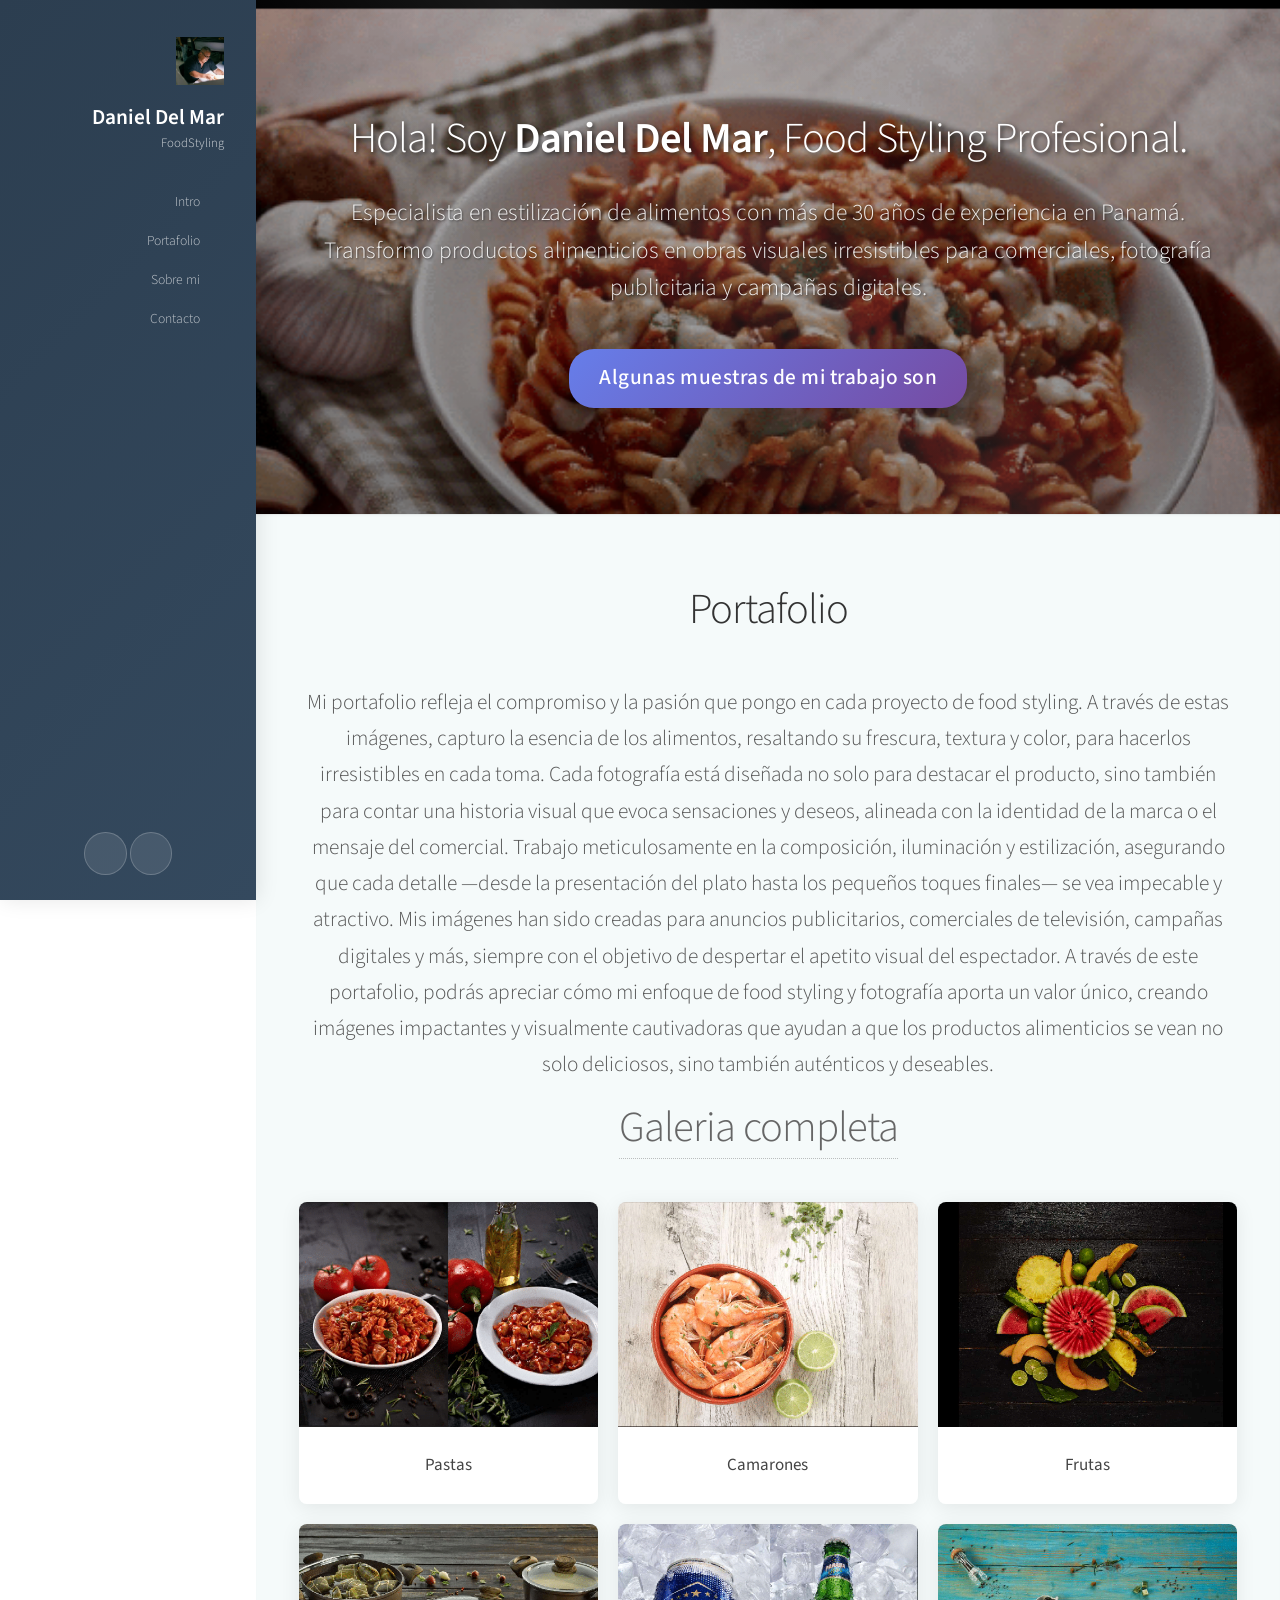
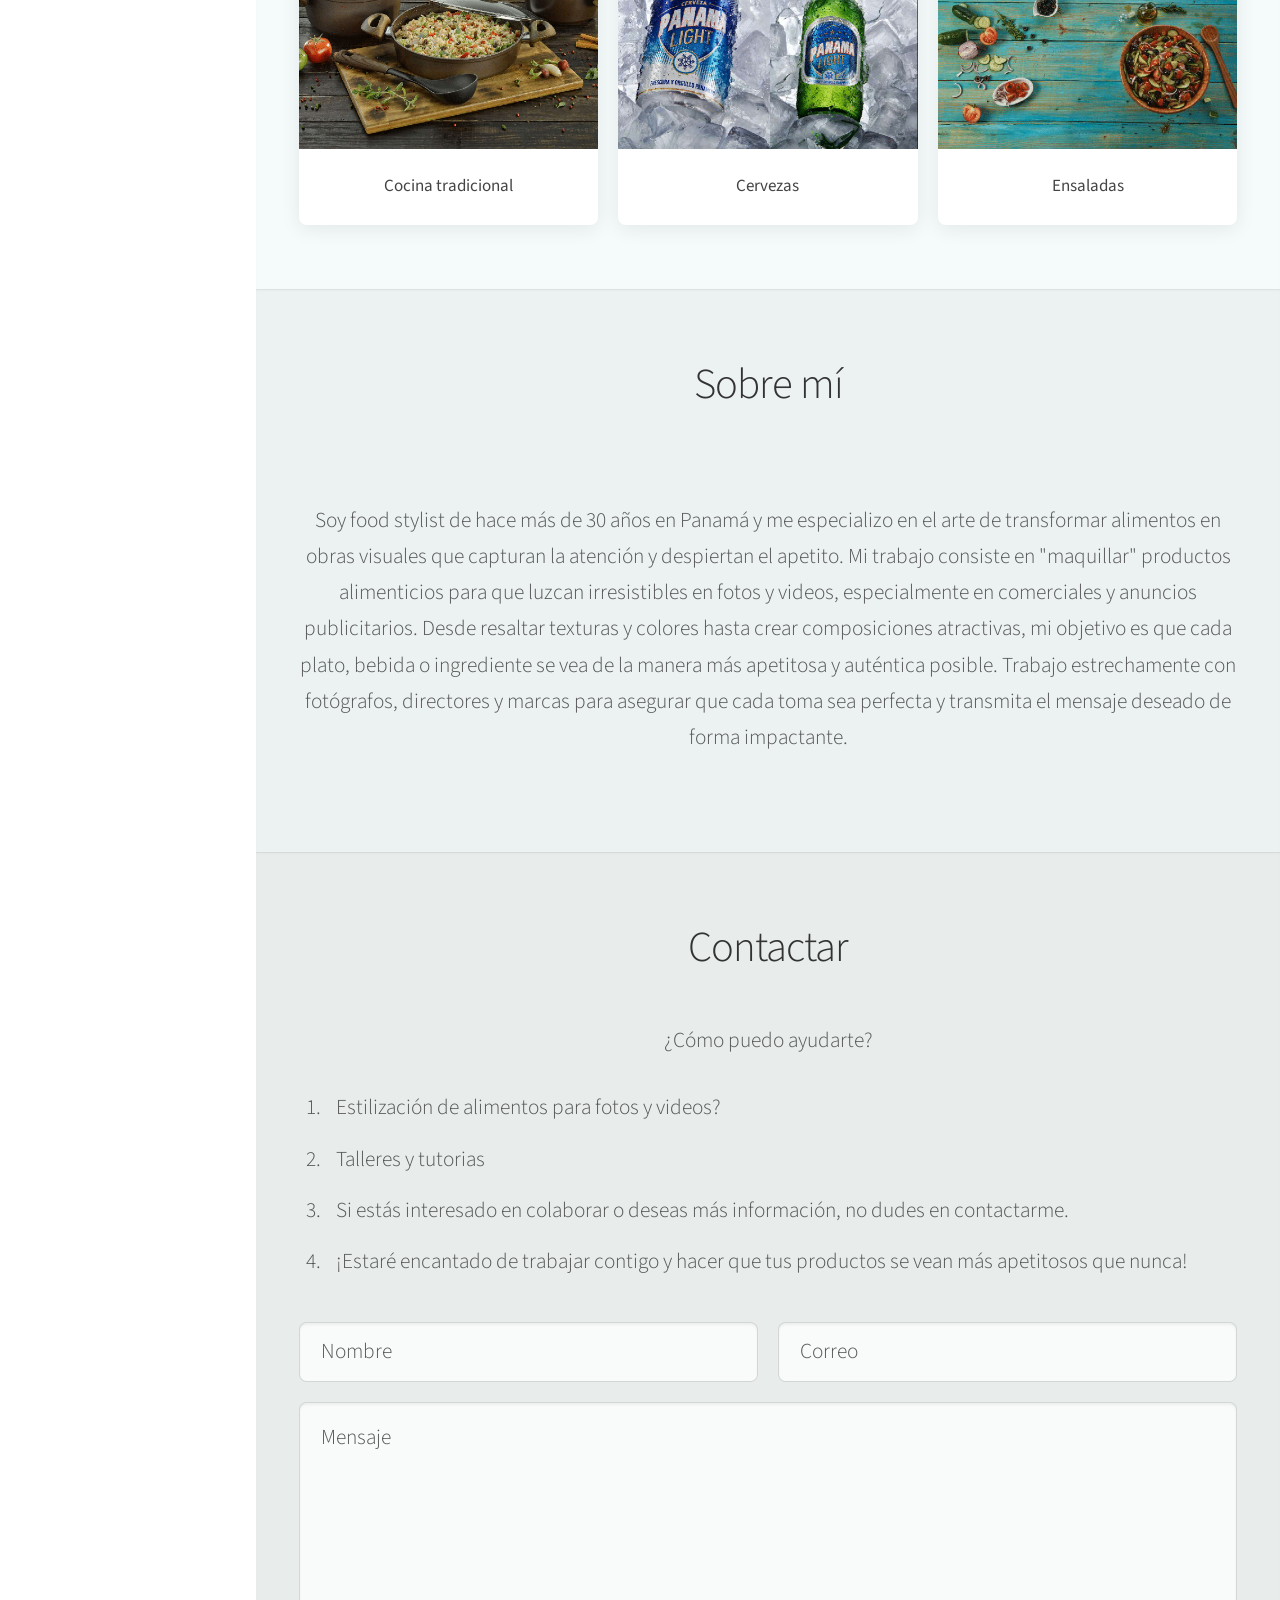
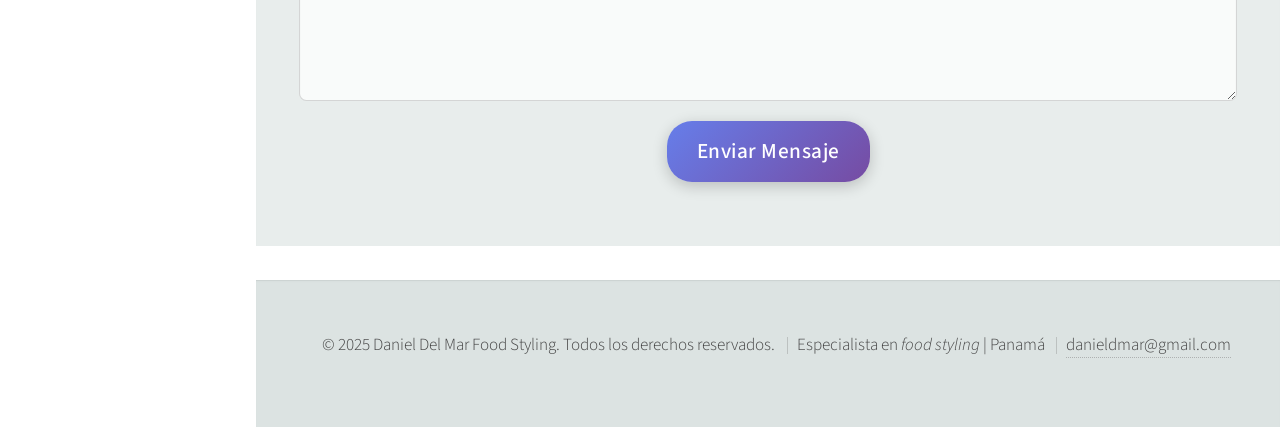
==== index.html @ dac8e97a "feat: initial commit" ====
<!DOCTYPE HTML>
<html>
	<head>
		<title>Daniel Del Mar - Food Styling Profesional en Panamá | 30+ Años de Experiencia</title>
		<meta charset="utf-8" />
		<meta name="viewport" content="width=device-width, initial-scale=1, user-scalable=no" />
		<meta name="description" content="Daniel Del Mar, food stylist profesional con más de 30 años de experiencia en Panamá. Especialista en estilización de alimentos, fotografía culinaria y publicidad gastronómica para comerciales de TV y campañas digitales.">
		<meta name="keywords" content="food styling Panamá, fotografía culinaria, estilista de alimentos, publicidad gastronómica, comerciales TV, Daniel Del Mar, maquillaje alimentos, sesiones fotográficas culinarias">
		<meta name="author" content="Daniel Del Mar">
		<meta name="robots" content="index, follow">
		<meta name="language" content="Spanish">
		<meta name="geo.region" content="PA">
		<meta name="geo.placename" content="Panamá">
		<link rel="canonical" href="https://www.danieldmar.com/">

		<!-- Additional SEO Meta Tags -->
		<meta name="rating" content="general">
		<meta name="revisit-after" content="7 days">
		<meta name="distribution" content="global">
		<meta name="classification" content="Business">
		<link rel="sitemap" type="application/xml" href="/sitemap.xml">

		<!-- Preload critical resources -->
		<link rel="preload" href="assets/css/main.css" as="style">
		<link rel="preload" href="assets/images/banner.png" as="image">
		<link rel="dns-prefetch" href="//fonts.googleapis.com">

		<link rel="stylesheet" href="assets/css/main.css" />

		<!-- Open Graph Meta Tags -->
		<meta property="og:title" content="Daniel Del Mar - Food Styling Profesional en Panamá">
		<meta property="og:description" content="Especialista en food styling con más de 30 años de experiencia. Servicios profesionales de estilización de alimentos para comerciales, fotografía culinaria y publicidad gastronómica.">
		<meta property="og:image" content="https://www.danieldmar.com/assets/images/banner.png">
		<meta property="og:url" content="https://www.danieldmar.com/">
		<meta property="og:type" content="website">
		<meta property="og:site_name" content="Daniel Del Mar Food Styling">
		<meta property="og:locale" content="es_PA">

		<!-- Twitter Card Meta Tags -->
		<meta name="twitter:card" content="summary_large_image">
		<meta name="twitter:title" content="Daniel Del Mar - Food Styling Profesional">
		<meta name="twitter:description" content="Especialista en food styling con más de 30 años de experiencia en Panamá. Servicios profesionales para comerciales y fotografía culinaria.">
		<meta name="twitter:image" content="https://www.danieldmar.com/assets/images/banner.png">
		<meta name="twitter:creator" content="@danieldmar">

		<!-- Structured Data -->
		<script type="application/ld+json">
		{
			"@context": "https://schema.org",
			"@type": "LocalBusiness",
			"name": "Daniel Del Mar Food Styling",
			"description": "Especialista en food styling con más de 30 años de experiencia en Panamá",
			"url": "https://www.danieldmar.com",
			"telephone": "+507-XXXX-XXXX",
			"email": "danieldmar@gmail.com",
			"address": {
				"@type": "PostalAddress",
				"addressCountry": "PA",
				"addressRegion": "Panamá"
			},
			"founder": {
				"@type": "Person",
				"name": "Daniel Del Mar",
				"jobTitle": "Food Stylist",
				"worksFor": {
					"@type": "Organization",
					"name": "Daniel Del Mar Food Styling"
				}
			},
			"serviceType": "Food Styling",
			"areaServed": "Panamá",
			"hasOfferCatalog": {
				"@type": "OfferCatalog",
				"name": "Servicios de Food Styling",
				"itemListElement": [
					{
						"@type": "Offer",
						"itemOffered": {
							"@type": "Service",
							"name": "Estilización de alimentos para fotos y videos",
							"description": "Servicios profesionales de food styling para sesiones fotográficas y comerciales"
						}
					},
					{
						"@type": "Offer",
						"itemOffered": {
							"@type": "Service",
							"name": "Talleres y tutorías",
							"description": "Capacitación en técnicas de food styling y fotografía culinaria"
						}
					}
				]
			},
			"sameAs": [
				"https://www.instagram.com/danieldmar/"
			]
		}
		</script>
	</head>
	<body class="is-preload">

		<!-- Header -->
			<div id="header">

				<div class="top">

					<!-- Logo -->
						<div id="logo">
							<span class="image avatar48"><img src="assets/images/avatar.png" alt="" /></span>
							<h1 id="title">Daniel Del Mar</h1>
							<p>FoodStyling</p>
						</div>

					<!-- Nav -->
						<nav id="nav">
							<ul>
								<li><a href="#top" id="top-link"><span class="icon solid fa-home">Intro</span></a></li>
								<li><a href="#portfolio" id="portfolio-link"><span class="icon solid fa-th">Portafolio</span></a></li>
								<li><a href="#about" id="about-link"><span class="icon solid fa-user">Sobre mi</span></a></li>
								<li><a href="#contact" id="contact-link"><span class="icon solid fa-envelope">Contacto</span></a></li>
							</ul>
						</nav>

				</div>

				<div class="bottom">

					<!-- Social Icons -->
						<ul class="icons">
							<li><a href="https://www.instagram.com/danieldmar/" class="icon brands fa-instagram"><span class="label">Instagram</span></a></li>
							<li><a href="danieldmar@gmail.com" class="icon solid fa-envelope color"><span class="label">Email</span></a></li>
						</ul>

				</div>

			</div>

		<!-- Main -->
			<div id="main">

				<!-- Intro -->
					<section id="top" class="one dark cover" role="banner">
						<div class="container">

							<header>
								<h2 class="alt">Hola! Soy <strong>Daniel Del Mar</strong>, Food Styling Profesional.</h2>
								<p>Especialista en estilización de alimentos con más de 30 años de experiencia en Panamá. Transformo productos alimenticios en obras visuales irresistibles para comerciales, fotografía publicitaria y campañas digitales.</p>
							</header>

							<footer>
								<a href="#portfolio" class="button scrolly">Algunas muestras de mi trabajo son</a>
							</footer>

						</div>
					</section>

				<!-- Portafolio -->
					<section id="portfolio" class="two" role="main">
						<div class="container">

							<header>
								<h2>Portafolio</h2>
							</header>

							<p>Mi portafolio refleja el compromiso y la pasión que pongo en cada proyecto de food styling. A través de estas imágenes, capturo la esencia de los alimentos,
								resaltando su frescura, textura y color, para hacerlos irresistibles en cada toma. Cada fotografía está diseñada no solo para destacar el producto,
								sino también para contar una historia visual que evoca sensaciones y deseos, alineada con la identidad de la marca o el mensaje del comercial.

								Trabajo meticulosamente en la composición, iluminación y estilización,
								asegurando que cada detalle —desde la presentación del plato hasta los pequeños toques finales— se vea impecable y atractivo.
								Mis imágenes han sido creadas para anuncios publicitarios, comerciales de televisión, campañas digitales y más,
								siempre con el objetivo de despertar el apetito visual del espectador.

								A través de este portafolio, podrás apreciar cómo mi enfoque de food styling y fotografía aporta un valor único,
								creando imágenes impactantes y visualmente cautivadoras que ayudan a que los productos alimenticios se vean no solo deliciosos,
								sino también auténticos y deseables.</p>

							<div class="row">
								<div  class="container">
									<h2><b><a href="images.html">Galeria completa <span class="icon solid fa-arrow-alt-circle-right"></span></a></b></h2>
									<p></p>
								</div>
							</div>

							<div class="row">
								<div class="col-4 col-12-mobile">
									<article class="item" itemscope itemtype="https://schema.org/Photograph">
										<a href="images.html" class="image fit">
											<img src="assets/thumbs/DDM-foodstyling-02-min.png"
												 alt="Estilización profesional de pasta - Food styling por Daniel Del Mar en Panamá"
												 loading="lazy"
												 itemprop="image" />
										</a>
										<header>
											<h3>Pastas</h3>
										</header>
									</article>
									<article class="item" itemscope itemtype="https://schema.org/Photograph">
										<a href="#" class="image fit">
											<img src="assets/thumbs/DDM-foodstyling-05-min.png"
												 alt="Cocina tradicional panameña - Food styling profesional por Daniel Del Mar"
												 loading="lazy"
												 itemprop="image" />
										</a>
										<header>
											<h3>Cocina tradicional</h3>
										</header>
									</article>
								</div>
								<div class="col-4 col-12-mobile">
									<article class="item">
										<a href="#" class="image fit"><img src="assets/thumbs/DDM-foodstyling-10-min.png" alt="Shrimp dish food styling by Daniel Del Mar" loading="lazy" /></a>
										<header>
											<h3>Camarones</h3>
										</header>
									</article>
									<article class="item">
										<a href="#" class="image fit"><img src="assets/thumbs/DDM-foodstyling-33-min.png" alt="Beer photography food styling by Daniel Del Mar" loading="lazy" /></a>
										<header>
											<h3>Cervezas</h3>
										</header>
									</article>
								</div>
								<div class="col-4 col-12-mobile">
									<article class="item">
										<a href="#" class="image fit"><img src="assets/thumbs/DDM-foodstyling-21-min.png" alt="Fruit arrangement food styling by Daniel Del Mar" loading="lazy" /></a>
										<header>
											<h3>Frutas</h3>
										</header>
									</article>
									<article class="item">
										<a href="#" class="image fit"><img src="assets/thumbs/DDM-foodstyling-22-min.png" alt="Salad presentation food styling by Daniel Del Mar" loading="lazy" /></a>
										<header>
											<h3>Ensaladas</h3>
										</header>
									</article>
								</div>
							</div>

						</div>
					</section>

				<!-- About Me -->
					<section id="about" class="three">
						<div class="container">

							<header>
								<h2>Sobre mí</h2>
							</header>

							<a href="#" class="image featured"><img src="images/avatar.png" alt="" /></a>

							<p>Soy food stylist de hace más de 30 años en Panamá y me especializo en el arte de transformar alimentos en obras visuales que capturan la atención y despiertan el apetito.
								Mi trabajo consiste en "maquillar" productos alimenticios para que luzcan irresistibles en fotos y videos,
								especialmente en comerciales y anuncios publicitarios. Desde resaltar texturas y colores hasta crear composiciones atractivas,
								mi objetivo es que cada plato, bebida o ingrediente se vea de la manera más apetitosa y auténtica posible. Trabajo estrechamente con fotógrafos,
								directores y marcas para asegurar que cada toma sea perfecta y transmita el mensaje deseado de forma impactante.</p>

						</div>
					</section>

				<!-- Contact -->
					<section id="contact" class="four" itemscope itemtype="https://schema.org/ContactPage">
						<div class="container">

							<header>
								<h2>Contactar</h2>
							</header>

							<p>
								¿Cómo puedo ayudarte?
							</p>

							<ol style="text-align: left">
								<li>Estilización de alimentos para fotos y videos?</li>
								<li>Talleres y tutorias</li>
								<li>Si estás interesado en colaborar o deseas más información, no dudes en contactarme.</li>
								<li>¡Estaré encantado de trabajar contigo y hacer que tus productos se vean más apetitosos que nunca!</li>
							</ol>

							<form method="post" action="mailto:danieldmar@gmail.com" enctype="multipart/form-data">
								<div class="row">
									<div class="col-6 col-12-mobile"><input type="text" name="name" placeholder="Nombre" /></div>
									<div class="col-6 col-12-mobile"><input type="text" name="email" placeholder="Correo" /></div>
									<div class="col-12">
										<textarea name="message" placeholder="Mensaje"></textarea>
									</div>
									<div class="col-12">
										<input type="submit" value="Enviar Mensaje" />
									</div>
								</div>
							</form>

						</div>
					</section>

			</div>

		<!-- Footer -->
			<footer id="footer" itemscope itemtype="https://schema.org/WPFooter">
				<!-- Copyright -->
					<ul class="copyright">
						<li>&copy; 2025 <span itemprop="copyrightHolder">Daniel Del Mar Food Styling</span>. Todos los derechos reservados.</li>
						<li>Especialista en <em>food styling</em> | Panamá</li>
						<li><a href="mailto:danieldmar@gmail.com" itemprop="email">danieldmar@gmail.com</a></li>
					</ul>
			</footer>

		<!-- Scripts -->
			<script src="assets/js/jquery.min.js"></script>
			<script src="assets/js/jquery.scrolly.min.js"></script>
			<script src="assets/js/jquery.scrollex.min.js"></script>
			<script src="assets/js/browser.min.js"></script>
			<script src="assets/js/breakpoints.min.js"></script>
			<script src="assets/js/util.js"></script>
			<script src="assets/js/main.js"></script>

	</body>
</html>
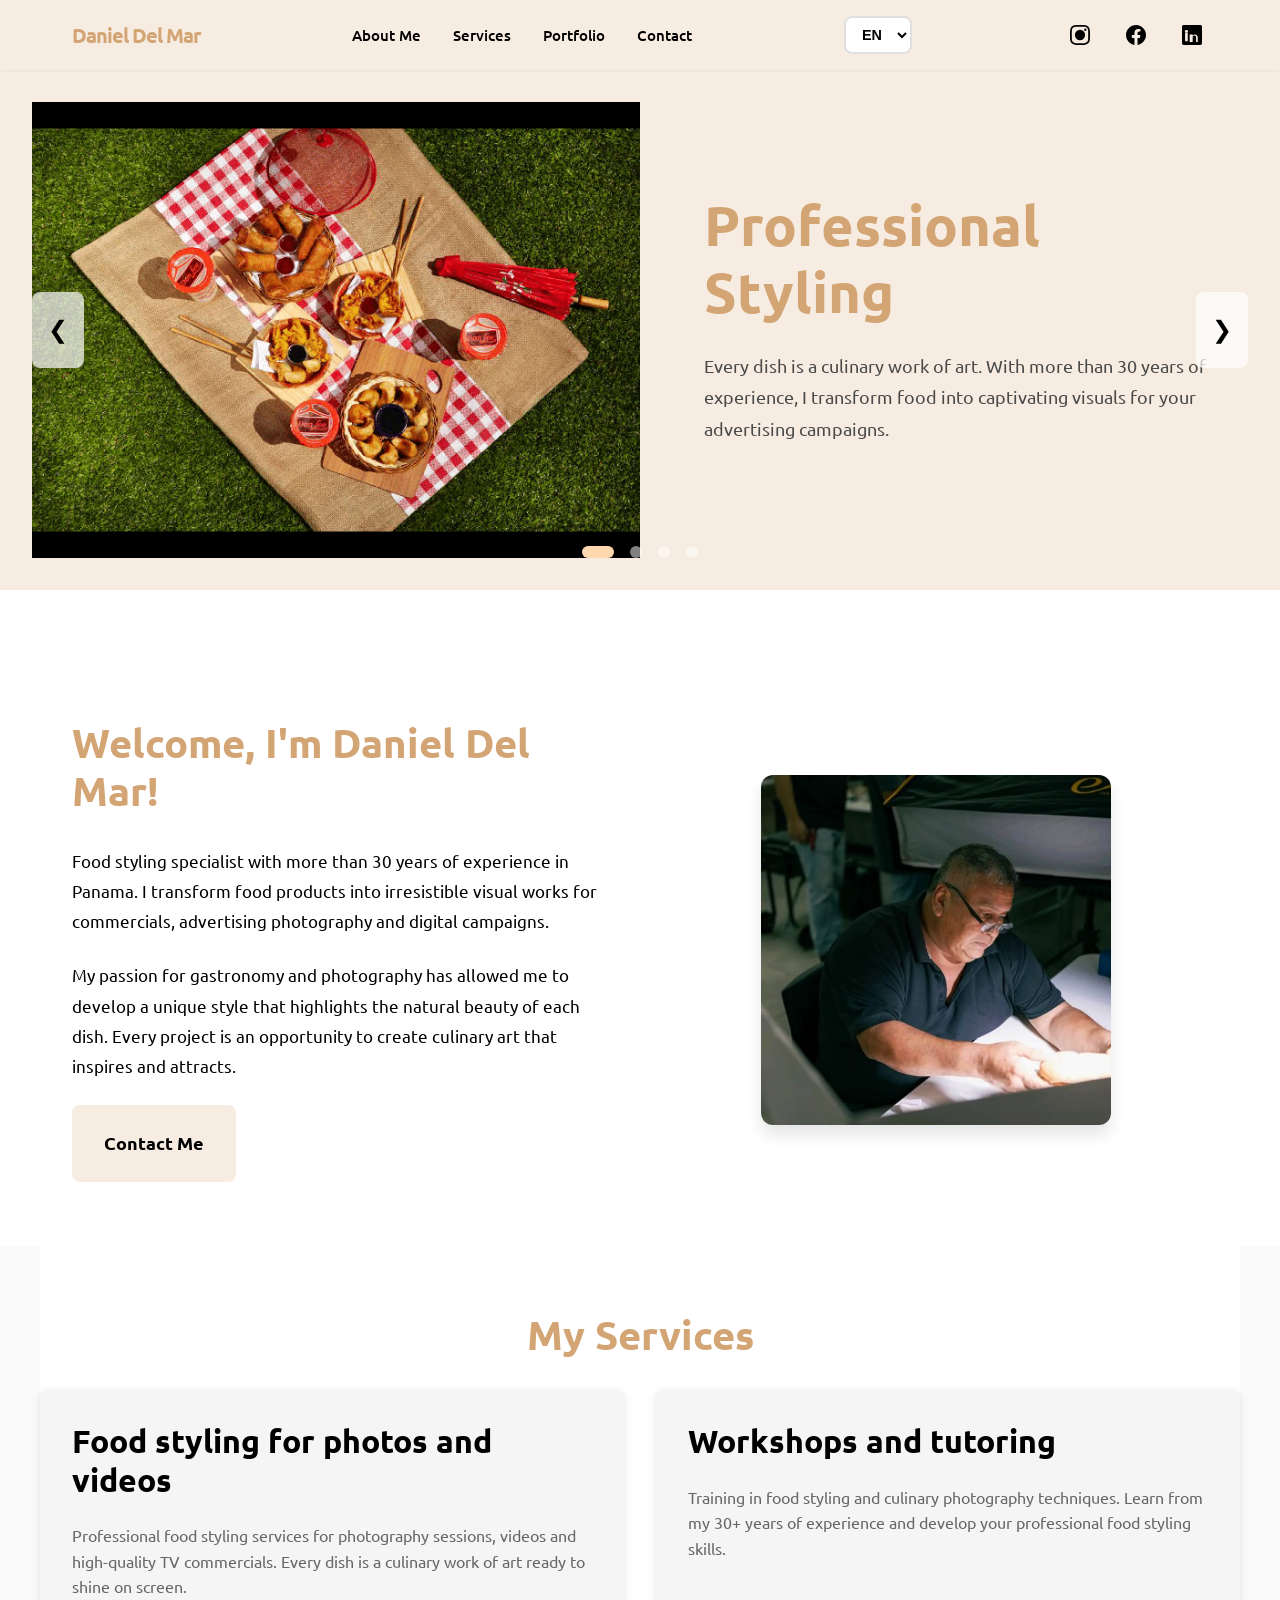
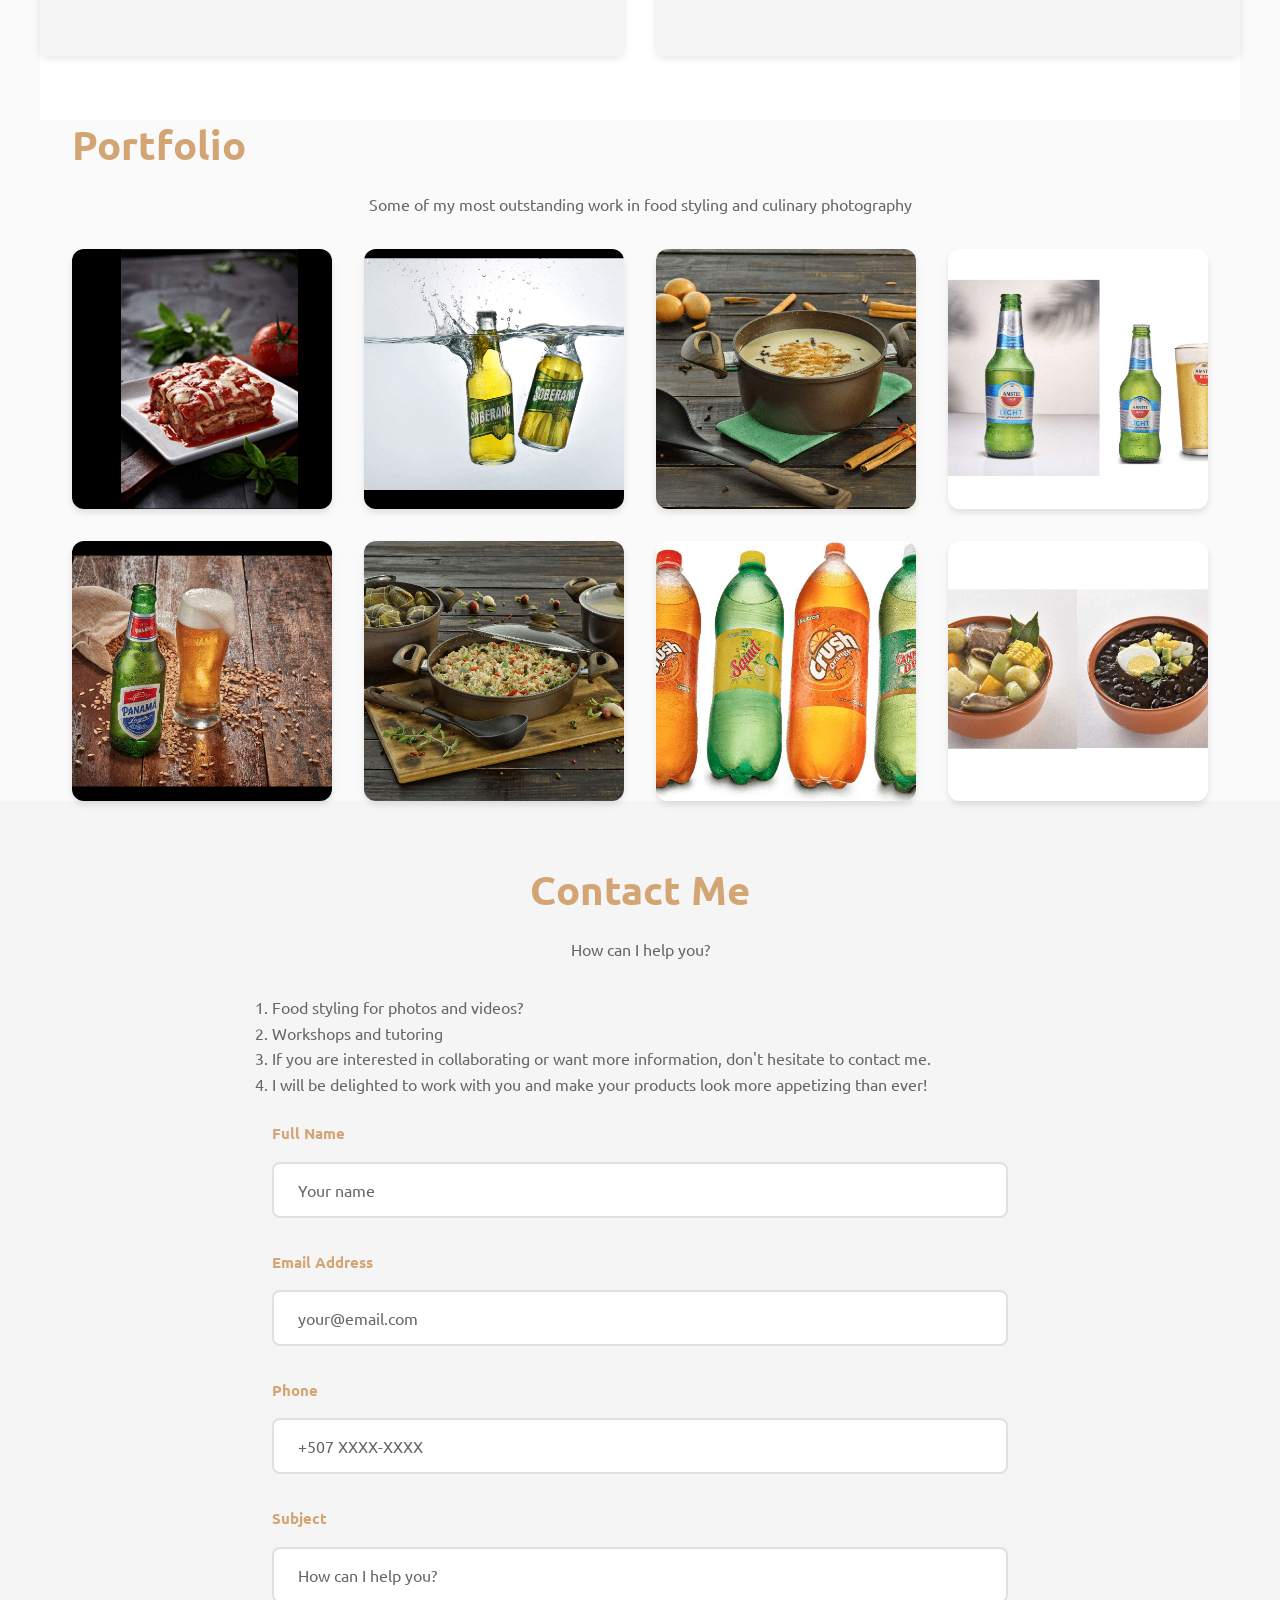
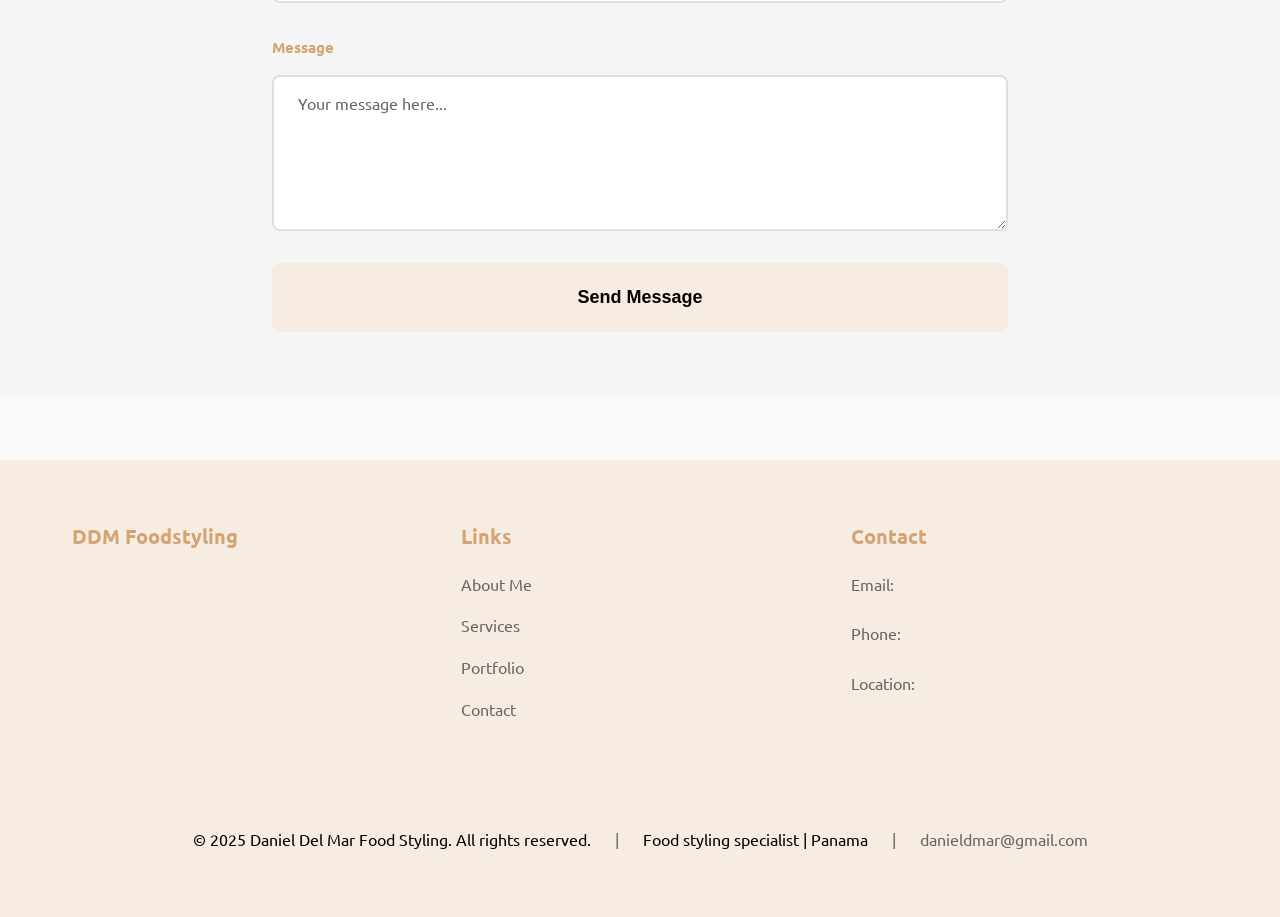
==== commit 76e60657: "feat: redesign web page" ====
--- a/index.html
+++ b/index.html
@@ -1,319 +1,752 @@
-<!DOCTYPE HTML>
-<html>
-	<head>
-		<title>Daniel Del Mar - Food Styling Profesional en Panamá | 30+ Años de Experiencia</title>
-		<meta charset="utf-8" />
-		<meta name="viewport" content="width=device-width, initial-scale=1, user-scalable=no" />
-		<meta name="description" content="Daniel Del Mar, food stylist profesional con más de 30 años de experiencia en Panamá. Especialista en estilización de alimentos, fotografía culinaria y publicidad gastronómica para comerciales de TV y campañas digitales.">
-		<meta name="keywords" content="food styling Panamá, fotografía culinaria, estilista de alimentos, publicidad gastronómica, comerciales TV, Daniel Del Mar, maquillaje alimentos, sesiones fotográficas culinarias">
-		<meta name="author" content="Daniel Del Mar">
-		<meta name="robots" content="index, follow">
-		<meta name="language" content="Spanish">
-		<meta name="geo.region" content="PA">
-		<meta name="geo.placename" content="Panamá">
-		<link rel="canonical" href="https://www.danieldmar.com/">
-
-		<!-- Additional SEO Meta Tags -->
-		<meta name="rating" content="general">
-		<meta name="revisit-after" content="7 days">
-		<meta name="distribution" content="global">
-		<meta name="classification" content="Business">
-		<link rel="sitemap" type="application/xml" href="/sitemap.xml">
-
-		<!-- Preload critical resources -->
-		<link rel="preload" href="assets/css/main.css" as="style">
-		<link rel="preload" href="assets/images/banner.png" as="image">
-		<link rel="dns-prefetch" href="//fonts.googleapis.com">
-
-		<link rel="stylesheet" href="assets/css/main.css" />
-
-		<!-- Open Graph Meta Tags -->
-		<meta property="og:title" content="Daniel Del Mar - Food Styling Profesional en Panamá">
-		<meta property="og:description" content="Especialista en food styling con más de 30 años de experiencia. Servicios profesionales de estilización de alimentos para comerciales, fotografía culinaria y publicidad gastronómica.">
-		<meta property="og:image" content="https://www.danieldmar.com/assets/images/banner.png">
-		<meta property="og:url" content="https://www.danieldmar.com/">
-		<meta property="og:type" content="website">
-		<meta property="og:site_name" content="Daniel Del Mar Food Styling">
-		<meta property="og:locale" content="es_PA">
-
-		<!-- Twitter Card Meta Tags -->
-		<meta name="twitter:card" content="summary_large_image">
-		<meta name="twitter:title" content="Daniel Del Mar - Food Styling Profesional">
-		<meta name="twitter:description" content="Especialista en food styling con más de 30 años de experiencia en Panamá. Servicios profesionales para comerciales y fotografía culinaria.">
-		<meta name="twitter:image" content="https://www.danieldmar.com/assets/images/banner.png">
-		<meta name="twitter:creator" content="@danieldmar">
-
-		<!-- Structured Data -->
-		<script type="application/ld+json">
-		{
-			"@context": "https://schema.org",
-			"@type": "LocalBusiness",
-			"name": "Daniel Del Mar Food Styling",
-			"description": "Especialista en food styling con más de 30 años de experiencia en Panamá",
-			"url": "https://www.danieldmar.com",
-			"telephone": "+507-XXXX-XXXX",
-			"email": "danieldmar@gmail.com",
-			"address": {
-				"@type": "PostalAddress",
-				"addressCountry": "PA",
-				"addressRegion": "Panamá"
-			},
-			"founder": {
-				"@type": "Person",
-				"name": "Daniel Del Mar",
-				"jobTitle": "Food Stylist",
-				"worksFor": {
-					"@type": "Organization",
-					"name": "Daniel Del Mar Food Styling"
-				}
-			},
-			"serviceType": "Food Styling",
-			"areaServed": "Panamá",
-			"hasOfferCatalog": {
-				"@type": "OfferCatalog",
-				"name": "Servicios de Food Styling",
-				"itemListElement": [
-					{
-						"@type": "Offer",
-						"itemOffered": {
-							"@type": "Service",
-							"name": "Estilización de alimentos para fotos y videos",
-							"description": "Servicios profesionales de food styling para sesiones fotográficas y comerciales"
-						}
-					},
-					{
-						"@type": "Offer",
-						"itemOffered": {
-							"@type": "Service",
-							"name": "Talleres y tutorías",
-							"description": "Capacitación en técnicas de food styling y fotografía culinaria"
-						}
-					}
-				]
-			},
-			"sameAs": [
-				"https://www.instagram.com/danieldmar/"
-			]
-		}
-		</script>
-	</head>
-	<body class="is-preload">
-
-		<!-- Header -->
-			<div id="header">
-
-				<div class="top">
-
-					<!-- Logo -->
-						<div id="logo">
-							<span class="image avatar48"><img src="assets/images/avatar.png" alt="" /></span>
-							<h1 id="title">Daniel Del Mar</h1>
-							<p>FoodStyling</p>
-						</div>
-
-					<!-- Nav -->
-						<nav id="nav">
-							<ul>
-								<li><a href="#top" id="top-link"><span class="icon solid fa-home">Intro</span></a></li>
-								<li><a href="#portfolio" id="portfolio-link"><span class="icon solid fa-th">Portafolio</span></a></li>
-								<li><a href="#about" id="about-link"><span class="icon solid fa-user">Sobre mi</span></a></li>
-								<li><a href="#contact" id="contact-link"><span class="icon solid fa-envelope">Contacto</span></a></li>
-							</ul>
-						</nav>
-
-				</div>
-
-				<div class="bottom">
-
-					<!-- Social Icons -->
-						<ul class="icons">
-							<li><a href="https://www.instagram.com/danieldmar/" class="icon brands fa-instagram"><span class="label">Instagram</span></a></li>
-							<li><a href="danieldmar@gmail.com" class="icon solid fa-envelope color"><span class="label">Email</span></a></li>
-						</ul>
-
-				</div>
-
-			</div>
-
-		<!-- Main -->
-			<div id="main">
-
-				<!-- Intro -->
-					<section id="top" class="one dark cover" role="banner">
-						<div class="container">
-
-							<header>
-								<h2 class="alt">Hola! Soy <strong>Daniel Del Mar</strong>, Food Styling Profesional.</h2>
-								<p>Especialista en estilización de alimentos con más de 30 años de experiencia en Panamá. Transformo productos alimenticios en obras visuales irresistibles para comerciales, fotografía publicitaria y campañas digitales.</p>
-							</header>
-
-							<footer>
-								<a href="#portfolio" class="button scrolly">Algunas muestras de mi trabajo son</a>
-							</footer>
-
-						</div>
-					</section>
-
-				<!-- Portafolio -->
-					<section id="portfolio" class="two" role="main">
-						<div class="container">
-
-							<header>
-								<h2>Portafolio</h2>
-							</header>
-
-							<p>Mi portafolio refleja el compromiso y la pasión que pongo en cada proyecto de food styling. A través de estas imágenes, capturo la esencia de los alimentos,
-								resaltando su frescura, textura y color, para hacerlos irresistibles en cada toma. Cada fotografía está diseñada no solo para destacar el producto,
-								sino también para contar una historia visual que evoca sensaciones y deseos, alineada con la identidad de la marca o el mensaje del comercial.
-
-								Trabajo meticulosamente en la composición, iluminación y estilización,
-								asegurando que cada detalle —desde la presentación del plato hasta los pequeños toques finales— se vea impecable y atractivo.
-								Mis imágenes han sido creadas para anuncios publicitarios, comerciales de televisión, campañas digitales y más,
-								siempre con el objetivo de despertar el apetito visual del espectador.
-
-								A través de este portafolio, podrás apreciar cómo mi enfoque de food styling y fotografía aporta un valor único,
-								creando imágenes impactantes y visualmente cautivadoras que ayudan a que los productos alimenticios se vean no solo deliciosos,
-								sino también auténticos y deseables.</p>
-
-							<div class="row">
-								<div  class="container">
-									<h2><b><a href="images.html">Galeria completa <span class="icon solid fa-arrow-alt-circle-right"></span></a></b></h2>
-									<p></p>
-								</div>
-							</div>
-
-							<div class="row">
-								<div class="col-4 col-12-mobile">
-									<article class="item" itemscope itemtype="https://schema.org/Photograph">
-										<a href="images.html" class="image fit">
-											<img src="assets/thumbs/DDM-foodstyling-02-min.png"
-												 alt="Estilización profesional de pasta - Food styling por Daniel Del Mar en Panamá"
-												 loading="lazy"
-												 itemprop="image" />
-										</a>
-										<header>
-											<h3>Pastas</h3>
-										</header>
-									</article>
-									<article class="item" itemscope itemtype="https://schema.org/Photograph">
-										<a href="#" class="image fit">
-											<img src="assets/thumbs/DDM-foodstyling-05-min.png"
-												 alt="Cocina tradicional panameña - Food styling profesional por Daniel Del Mar"
-												 loading="lazy"
-												 itemprop="image" />
-										</a>
-										<header>
-											<h3>Cocina tradicional</h3>
-										</header>
-									</article>
-								</div>
-								<div class="col-4 col-12-mobile">
-									<article class="item">
-										<a href="#" class="image fit"><img src="assets/thumbs/DDM-foodstyling-10-min.png" alt="Shrimp dish food styling by Daniel Del Mar" loading="lazy" /></a>
-										<header>
-											<h3>Camarones</h3>
-										</header>
-									</article>
-									<article class="item">
-										<a href="#" class="image fit"><img src="assets/thumbs/DDM-foodstyling-33-min.png" alt="Beer photography food styling by Daniel Del Mar" loading="lazy" /></a>
-										<header>
-											<h3>Cervezas</h3>
-										</header>
-									</article>
-								</div>
-								<div class="col-4 col-12-mobile">
-									<article class="item">
-										<a href="#" class="image fit"><img src="assets/thumbs/DDM-foodstyling-21-min.png" alt="Fruit arrangement food styling by Daniel Del Mar" loading="lazy" /></a>
-										<header>
-											<h3>Frutas</h3>
-										</header>
-									</article>
-									<article class="item">
-										<a href="#" class="image fit"><img src="assets/thumbs/DDM-foodstyling-22-min.png" alt="Salad presentation food styling by Daniel Del Mar" loading="lazy" /></a>
-										<header>
-											<h3>Ensaladas</h3>
-										</header>
-									</article>
-								</div>
-							</div>
-
-						</div>
-					</section>
-
-				<!-- About Me -->
-					<section id="about" class="three">
-						<div class="container">
-
-							<header>
-								<h2>Sobre mí</h2>
-							</header>
-
-							<a href="#" class="image featured"><img src="images/avatar.png" alt="" /></a>
-
-							<p>Soy food stylist de hace más de 30 años en Panamá y me especializo en el arte de transformar alimentos en obras visuales que capturan la atención y despiertan el apetito.
-								Mi trabajo consiste en "maquillar" productos alimenticios para que luzcan irresistibles en fotos y videos,
-								especialmente en comerciales y anuncios publicitarios. Desde resaltar texturas y colores hasta crear composiciones atractivas,
-								mi objetivo es que cada plato, bebida o ingrediente se vea de la manera más apetitosa y auténtica posible. Trabajo estrechamente con fotógrafos,
-								directores y marcas para asegurar que cada toma sea perfecta y transmita el mensaje deseado de forma impactante.</p>
-
-						</div>
-					</section>
-
-				<!-- Contact -->
-					<section id="contact" class="four" itemscope itemtype="https://schema.org/ContactPage">
-						<div class="container">
-
-							<header>
-								<h2>Contactar</h2>
-							</header>
-
-							<p>
+<!DOCTYPE html>
+<html lang="es">
+  <head>
+    <title>
+      Daniel Del Mar - Food Styling Profesional en Panamá | 30+ Años de
+      Experiencia
+    </title>
+    <meta charset="utf-8" />
+    <meta
+      name="viewport"
+      content="width=device-width, initial-scale=1, user-scalable=no"
+    />
+    <meta
+      name="description"
+      content="Food styling profesional en Panamá. Estilización de alimentos, fotografía culinaria y comerciales de TV. 30+ años de experiencia con Daniel Del Mar."
+    />
+    <meta
+      name="keywords"
+      content="food styling Panamá, fotografía culinaria, estilista de alimentos, publicidad gastronómica, comerciales TV, Daniel Del Mar, maquillaje alimentos, sesiones fotográficas culinarias"
+    />
+    <meta name="author" content="Daniel Del Mar" />
+    <meta name="robots" content="index, follow" />
+    <meta name="language" content="Spanish" />
+    <meta name="geo.region" content="PA" />
+    <meta name="geo.placename" content="Panamá" />
+    <link rel="canonical" href="https://ddmfoodstyling.xyz/" />
+
+    <!-- Alternate Language Links (hreflang) -->
+    <link rel="alternate" hreflang="es" href="https://ddmfoodstyling.xyz/" />
+    <link rel="alternate" hreflang="en" href="https://ddmfoodstyling.xyz/en/" />
+    <link rel="alternate" hreflang="x-default" href="https://ddmfoodstyling.xyz/" />
+
+    <!-- Additional SEO Optimization -->
+    <meta name="content-language" content="es" />
+    <meta property="og:locale:alternate" content="en_US" />
+    <meta name="apple-mobile-web-app-capable" content="yes" />
+    <meta name="apple-mobile-web-app-status-bar-style" content="black-translucent" />
+
+    <!-- Additional SEO Meta Tags -->
+    <meta name="rating" content="general" />
+    <meta name="revisit-after" content="7 days" />
+    <meta name="distribution" content="global" />
+    <meta name="classification" content="Business" />
+    <link rel="sitemap" type="application/xml" href="/sitemap.xml" />
+
+    <!-- Preload critical resources -->
+    <link rel="preload" href="assets/css/main.css" as="style" />
+    <link rel="preload" href="assets/images/banner.png" as="image" />
+    <link rel="dns-prefetch" href="//fonts.googleapis.com" />
+
+    <link rel="stylesheet" href="assets/css/main.css" />
+
+    <!-- Open Graph Meta Tags -->
+    <meta
+      property="og:title"
+      content="Daniel Del Mar - Food Styling Profesional en Panamá"
+    />
+    <meta
+      property="og:description"
+      content="Especialista en food styling con más de 30 años de experiencia. Servicios profesionales de estilización de alimentos para comerciales, fotografía culinaria y publicidad gastronómica."
+    />
+    <meta
+      property="og:image"
+      content="https://ddmfoodstyling.xyz/assets/images/banner.png"
+    />
+    <meta property="og:url" content="https://ddmfoodstyling.xyz/" />
+    <meta property="og:type" content="website" />
+    <meta property="og:site_name" content="Daniel Del Mar Food Styling" />
+    <meta property="og:locale" content="es_PA" />
+
+    <!-- Twitter Card Meta Tags -->
+    <meta name="twitter:card" content="summary_large_image" />
+    <meta
+      name="twitter:title"
+      content="Daniel Del Mar - Food Styling Profesional"
+    />
+    <meta
+      name="twitter:description"
+      content="Especialista en food styling con más de 30 años de experiencia en Panamá. Servicios profesionales para comerciales y fotografía culinaria."
+    />
+    <meta
+      name="twitter:image"
+      content="https://ddmfoodstyling.xyz/assets/images/banner.png"
+    />
+    <meta name="twitter:creator" content="@danieldmar" />
+
+    <!-- Structured Data -->
+    <script type="application/ld+json">
+      {
+        "@context": "https://schema.org",
+        "@type": "LocalBusiness",
+        "name": "Daniel Del Mar Food Styling",
+        "description": "Especialista en food styling con más de 30 años de experiencia en Panamá",
+        "url": "https://ddmfoodstyling.xyz",
+        "telephone": "+507-XXXX-XXXX",
+        "email": "danieldmar@gmail.com",
+        "address": {
+          "@type": "PostalAddress",
+          "addressCountry": "PA",
+          "addressRegion": "Panamá"
+        },
+        "founder": {
+          "@type": "Person",
+          "name": "Daniel Del Mar",
+          "jobTitle": "Food Stylist",
+          "worksFor": {
+            "@type": "Organization",
+            "name": "Daniel Del Mar Food Styling"
+          }
+        },
+        "serviceType": "Food Styling",
+        "areaServed": "Panamá",
+        "hasOfferCatalog": {
+          "@type": "OfferCatalog",
+          "name": "Servicios de Food Styling",
+          "itemListElement": [
+            {
+              "@type": "Offer",
+              "itemOffered": {
+                "@type": "Service",
+                "name": "Estilización de alimentos para fotos y videos",
+                "description": "Servicios profesionales de food styling para sesiones fotográficas y comerciales"
+              }
+            },
+            {
+              "@type": "Offer",
+              "itemOffered": {
+                "@type": "Service",
+                "name": "Talleres y tutorías",
+                "description": "Capacitación en técnicas de food styling y fotografía culinaria"
+              }
+            }
+          ]
+        },
+        "sameAs": ["https://www.instagram.com/danieldmar/", "https://www.facebook.com/danieldmar", "https://www.linkedin.com/in/danieldmar"]
+      }
+    </script>
+
+    <!-- Breadcrumb Schema -->
+    <script type="application/ld+json">
+      {
+        "@context": "https://schema.org",
+        "@type": "BreadcrumbList",
+        "itemListElement": [
+          {
+            "@type": "ListItem",
+            "position": 1,
+            "name": "Home",
+            "item": "https://ddmfoodstyling.xyz/"
+          },
+          {
+            "@type": "ListItem",
+            "position": 2,
+            "name": "Sobre Mí",
+            "item": "https://ddmfoodstyling.xyz/#sobre-mi"
+          },
+          {
+            "@type": "ListItem",
+            "position": 3,
+            "name": "Servicios",
+            "item": "https://ddmfoodstyling.xyz/#servicios"
+          },
+          {
+            "@type": "ListItem",
+            "position": 4,
+            "name": "Portafolio",
+            "item": "https://ddmfoodstyling.xyz/#portafolio"
+          },
+          {
+            "@type": "ListItem",
+            "position": 5,
+            "name": "Contacto",
+            "item": "https://ddmfoodstyling.xyz/#contacto"
+          }
+        ]
+      }
+    </script>
+
+    <!-- Organization Schema -->
+    <script type="application/ld+json">
+      {
+        "@context": "https://schema.org",
+        "@type": "Organization",
+        "name": "Daniel Del Mar Food Styling",
+        "alternateName": "DDM Foodstyling",
+        "url": "https://ddmfoodstyling.xyz",
+        "logo": "https://ddmfoodstyling.xyz/assets/images/avatar.png",
+        "description": "Especialista en food styling con más de 30 años de experiencia en Panamá. Servicios profesionales de estilización de alimentos para fotografía, comerciales y campañas digitales.",
+        "contactPoint": {
+          "@type": "ContactPoint",
+          "contactType": "Customer Service",
+          "telephone": "+507-XXXX-XXXX",
+          "email": "danieldmar@gmail.com"
+        },
+        "sameAs": [
+          "https://www.instagram.com/danieldmar/",
+          "https://www.facebook.com/danieldmar",
+          "https://www.linkedin.com/in/danieldmar"
+        ]
+      }
+    </script>
+
+    <!-- Person Schema for Daniel Del Mar -->
+    <script type="application/ld+json">
+      {
+        "@context": "https://schema.org",
+        "@type": "Person",
+        "name": "Daniel Del Mar",
+        "jobTitle": "Food Styling Specialist",
+        "image": "https://ddmfoodstyling.xyz/assets/images/avatar.png",
+        "description": "Especialista en food styling con más de 30 años de experiencia en Panamá",
+        "url": "https://ddmfoodstyling.xyz",
+        "email": "danieldmar@gmail.com",
+        "telephone": "+507-XXXX-XXXX",
+        "worksFor": {
+          "@type": "Organization",
+          "name": "Daniel Del Mar Food Styling"
+        },
+        "sameAs": [
+          "https://www.instagram.com/danieldmar/",
+          "https://www.facebook.com/danieldmar",
+          "https://www.linkedin.com/in/danieldmar"
+        ],
+        "knowsAbout": ["Food Styling", "Culinary Photography", "Food Advertising", "TV Commercials", "Digital Marketing"]
+      }
+    </script>
+
+    <!-- Service Schema for Food Styling Services -->
+    <script type="application/ld+json">
+      {
+        "@context": "https://schema.org",
+        "@type": "ItemList",
+        "itemListElement": [
+          {
+            "@type": "ListItem",
+            "position": 1,
+            "item": {
+              "@type": "Service",
+              "name": "Estilización de alimentos para fotos y videos",
+              "description": "Servicios profesionales de food styling para sesiones fotográficas, videos y comerciales de TV de alta calidad. Cada platillo es una obra de arte culinaria lista para brillar en pantalla.",
+              "provider": {
+                "@type": "Organization",
+                "name": "Daniel Del Mar Food Styling",
+                "url": "https://ddmfoodstyling.xyz"
+              },
+              "areaServed": "Panamá",
+              "serviceType": "Professional Food Styling"
+            }
+          },
+          {
+            "@type": "ListItem",
+            "position": 2,
+            "item": {
+              "@type": "Service",
+              "name": "Talleres y tutorías",
+              "description": "Capacitación en técnicas de food styling y fotografía culinaria. Aprende de mi experiencia de 30+ años y desarrolla tus habilidades en la estilización profesional de alimentos.",
+              "provider": {
+                "@type": "Organization",
+                "name": "Daniel Del Mar Food Styling",
+                "url": "https://ddmfoodstyling.xyz"
+              },
+              "areaServed": "Panamá",
+              "serviceType": "Food Styling Training and Workshops"
+            }
+          }
+        ]
+      }
+    </script>
+
+    <!-- FAQ Schema -->
+    <script type="application/ld+json">
+      {
+        "@context": "https://schema.org",
+        "@type": "FAQPage",
+        "mainEntity": [
+          {
+            "@type": "Question",
+            "name": "¿Cuál es la experiencia de Daniel Del Mar en food styling?",
+            "acceptedAnswer": {
+              "@type": "Answer",
+              "text": "Daniel Del Mar tiene más de 30 años de experiencia en estilización de alimentos en Panamá, especializándose en fotografía culinaria, comerciales de TV y campañas digitales."
+            }
+          },
+          {
+            "@type": "Question",
+            "name": "¿Qué servicios ofrece Daniel Del Mar?",
+            "acceptedAnswer": {
+              "@type": "Answer",
+              "text": "Ofrece dos servicios principales: Estilización de alimentos para fotos y videos, y Talleres y tutorías en técnicas de food styling y fotografía culinaria."
+            }
+          },
+          {
+            "@type": "Question",
+            "name": "¿Dónde se encuentra Daniel Del Mar?",
+            "acceptedAnswer": {
+              "@type": "Answer",
+              "text": "Daniel Del Mar Food Styling está ubicado en Panamá y ofrece servicios profesionales de food styling tanto a nivel local como para proyectos internacionales."
+            }
+          }
+        ]
+      }
+    </script>
+
+    <link rel="preconnect" href="https://fonts.googleapis.com" />
+    <link rel="preconnect" href="https://fonts.gstatic.com" crossorigin />
+    <link
+      href="https://fonts.googleapis.com/css2?family=Merriweather:ital,opsz,wght@0,18..144,300..900;1,18..144,300..900&family=Plus+Jakarta+Sans:ital,wght@0,200..800;1,200..800&family=Ubuntu:ital,wght@0,300;0,400;0,500;0,700;1,300;1,400;1,500;1,700&display=swap"
+      rel="stylesheet"
+    />
+  </head>
+  <body>
+    <!-- ========================================
+         HEADER / NAVBAR
+         ======================================== -->
+    <header>
+      <nav class="container flex-between navbar">
+        <div class="navbar-brand">
+          <h1 class="m-0">Daniel Del Mar</h1>
+        </div>
+        <ul class="nav-menu flex gap-lg" style="list-style: none">
+          <li><a href="#sobre-mi" data-i18n="nav-sobre-mi">Sobre Mí</a></li>
+          <li><a href="#servicios" data-i18n="nav-servicios">Servicios</a></li>
+          <li><a href="#portafolio" data-i18n="nav-portafolio">Portafolio</a></li>
+          <li><a href="#contacto" data-i18n="nav-contacto">Contacto</a></li>
+        </ul>
+        <div class="language-selector">
+          <select id="languageSelect" class="language-select">
+            <option value="es">ES</option>
+            <option value="en">EN</option>
+          </select>
+        </div>
+        <div class="social-links flex gap-md">
+          <a href="https://www.instagram.com/danieldmar/" target="_blank" rel="noopener noreferrer" class="social-icon" title="Instagram">
+            <svg width="20" height="20" viewBox="0 0 24 24" fill="currentColor">
+              <path d="M12 2.163c3.204 0 3.584.012 4.85.07 3.252.148 4.771 1.691 4.919 4.919.058 1.266.069 1.646.069 4.85 0 3.204-.012 3.584-.07 4.85-.149 3.225-1.664 4.771-4.919 4.919-1.266.058-1.644.07-4.85.07-3.204 0-3.584-.012-4.849-.07-3.26-.149-4.771-1.699-4.919-4.92-.058-1.265-.07-1.644-.07-4.849 0-3.204.013-3.583.07-4.849.149-3.227 1.664-4.771 4.919-4.919 1.266-.057 1.645-.069 4.849-.069zm0-2.163c-3.259 0-3.667.014-4.947.072-4.358.2-6.78 2.618-6.98 6.98-.059 1.281-.073 1.689-.073 4.948 0 3.259.014 3.668.072 4.948.2 4.358 2.618 6.78 6.98 6.98 1.281.058 1.689.072 4.948.072 3.259 0 3.668-.014 4.948-.072 4.354-.2 6.782-2.618 6.979-6.98.059-1.28.073-1.689.073-4.948 0-3.259-.014-3.667-.072-4.947-.196-4.354-2.617-6.78-6.979-6.98-1.281-.059-1.69-.073-4.949-.073zM5.838 12a6.162 6.162 0 1 1 12.324 0 6.162 6.162 0 0 1-12.324 0zM12 16a4 4 0 1 1 0-8 4 4 0 0 1 0 8zm4.965-10.322a1.44 1.44 0 1 1 2.881.001 1.44 1.44 0 0 1-2.881-.001z"/>
+            </svg>
+          </a>
+          <a href="https://www.facebook.com/danieldmar" target="_blank" rel="noopener noreferrer" class="social-icon" title="Facebook">
+            <svg width="20" height="20" viewBox="0 0 24 24" fill="currentColor">
+              <path d="M24 12.073c0-6.627-5.373-12-12-12s-12 5.373-12 12c0 5.99 4.388 10.954 10.125 11.854v-8.385H7.078v-3.47h3.047V9.43c0-3.007 1.792-4.669 4.533-4.669 1.312 0 2.686.235 2.686.235v2.953H15.83c-1.491 0-1.956.925-1.956 1.874v2.25h3.328l-.532 3.47h-2.796v8.385C19.612 23.027 24 18.062 24 12.073z"/>
+            </svg>
+          </a>
+          <a href="https://www.linkedin.com/in/daniel-del-mar-75485919" target="_blank" rel="noopener noreferrer" class="social-icon" title="LinkedIn">
+            <svg width="20" height="20" viewBox="0 0 24 24" fill="currentColor">
+              <path d="M20.447 20.452h-3.554v-5.569c0-1.328-.475-2.236-1.986-2.236-1.081 0-1.722.731-2.004 1.437-.103.249-.129.597-.129.946v5.422h-3.554s.035-8.087 0-8.937h3.554v1.26c.395-.608 1.104-1.476 2.686-1.476 1.965 0 3.44 1.283 3.44 4.038v5.115zM5.337 9.433c-1.144 0-1.915-.758-1.915-1.708 0-.952.77-1.708 1.954-1.708 1.184 0 1.915.757 1.915 1.708 0 .95-.73 1.708-1.954 1.708zm1.547 10.019H3.73V9.515h3.154v10.019zM22.225 0H1.771C.792 0 0 .774 0 1.729v20.542C0 23.227.792 24 1.771 24h20.451C23.2 24 24 23.227 24 22.271V1.729C24 .774 23.2 0 22.225 0z"/>
+            </svg>
+          </a>
+        </div>
+      </nav>
+    </header>
+
+    <!-- ========================================
+         MAIN CONTENT
+         ======================================== -->
+    <main>
+      <!-- BANNER CAROUSEL SECTION -->
+      <section class="carousel-container" style="margin-top: 0; padding-top: 0">
+        <div class="carousel">
+          <!-- Slide 1 -->
+          <div class="carousel-slide fade">
+            <div class="carousel-content">
+              <img
+                src="assets/images/DDM-foodstyling-19.png"
+                alt="Estilización profesional de alimentos para fotografía y comerciales"
+                class="carousel-image"
+              />
+              <div class="carousel-text">
+                <h2 data-i18n="carousel-1-title">Estilización Profesional</h2>
+                <p data-i18n="carousel-1-desc">Cada platillo es una obra de arte culinaria. Con más de 30 años de experiencia, transformo alimentos en visuales cautivadores para sus campañas publicitarias.</p>
+              </div>
+            </div>
+          </div>
+
+          <!-- Slide 2 -->
+          <div class="carousel-slide fade">
+            <div class="carousel-content">
+              <img
+                src="assets/images/DDM-foodstyling-20.png"
+                alt="Talleres y asesorías de food styling con técnicas profesionales"
+                class="carousel-image"
+              />
+              <div class="carousel-text">
+                <h2 data-i18n="carousel-2-title">Talleres y Asesorías</h2>
+                <p data-i18n="carousel-2-desc">Ofrezco talleres y asesorías en donde comparto mi conocimiento de mas de 30 años en la estilización de alimentos.</p>
+              </div>
+            </div>
+          </div>
+
+          <!-- Slide 3 -->
+          <div class="carousel-slide fade">
+            <div class="carousel-content">
+              <img
+                src="assets/images/DDM-foodstyling-21.png"
+                alt="Comerciales de TV con estilización profesional de productos alimenticios"
+                class="carousel-image"
+              />
+              <div class="carousel-text">
+                <h2 data-i18n="carousel-3-title">Comerciales de TV</h2>
+                <p data-i18n="carousel-3-desc">Especializados en producción de comerciales televisivos de alta calidad. Desde la conceptualización hasta la ejecución final, aseguramos resultados excepcionales.</p>
+              </div>
+            </div>
+          </div>
+
+          <!-- Slide 4 -->
+          <div class="carousel-slide fade">
+            <div class="carousel-content">
+              <img
+                src="assets/images/DDM-foodstyling-22.png"
+                alt="Campañas digitales y contenido visual para redes sociales de alimentos"
+                class="carousel-image"
+              />
+              <div class="carousel-text">
+                <h2 data-i18n="carousel-4-title">Campañas Digitales</h2>
+                <p data-i18n="carousel-4-desc">Contenido visual impactante para redes sociales y plataformas digitales. Diseñado para aumentar engagement y convertir seguidores en clientes.</p>
+              </div>
+            </div>
+          </div>
+
+          <!-- Navigation buttons -->
+          <button class="carousel-btn carousel-prev" onclick="changeSlide(-1)">
+            &#10094;
+          </button>
+          <button class="carousel-btn carousel-next" onclick="changeSlide(1)">
+            &#10095;
+          </button>
+
+          <!-- Indicators -->
+          <div class="carousel-indicators">
+            <span class="indicator" onclick="goToSlide(0)"></span>
+            <span class="indicator" onclick="goToSlide(1)"></span>
+            <span class="indicator" onclick="goToSlide(2)"></span>
+            <span class="indicator" onclick="goToSlide(3)"></span>
+          </div>
+        </div>
+      </section>
+
+      <!-- SECTION 1: SOBRE MÍ -->
+      <section id="sobre-mi" class="about-section" style="background-color: #ffffff">
+        <div class="container">
+          <div class="about-content">
+            <!-- Texto a la izquierda -->
+            <div class="about-text">
+              <h2 data-i18n="sobre-mi-title">Bienvenido, Soy Daniel Del Mar!</h2>
+              <p data-i18n="sobre-mi-desc1">
+                Especialista en estilización de alimentos con más de 30 años de experiencia en Panamá. 
+                Transformo productos alimenticios en obras visuales irresistibles para comerciales, 
+                fotografía publicitaria y campañas digitales.
+              </p>
+              <p data-i18n="sobre-mi-desc2">
+                Mi pasión por la gastronomía y la fotografía me ha permitido
+                desarrollar un estilo único que resalta la belleza natural de cada
+                platillo. Cada proyecto es una oportunidad para crear arte culinario
+                que inspira y atrae.
+              </p>
+              <a href="#contacto" class="btn btn-primary btn-lg" data-i18n="sobre-mi-btn">Contáctame</a>
+            </div>
+
+            <!-- Avatar a la derecha -->
+            <div class="about-image">
+              <img
+                src="assets/images/avatar.png"
+                alt="Daniel Del Mar - Especialista en Food Styling"
+                class="avatar-img"
+              />
+            </div>
+          </div>
+        </div>
+      </section>
+
+      <!-- SECTION 2: SERVICIOS -->
+      <section id="servicios" class="container" style="background-color: #ffffff; padding: 4rem 0">
+        <h2 class="text-center mb-lg" data-i18n="servicios-title">Mis Servicios</h2>
+        <div class="grid grid-cols-2 gap-lg">
+          <div class="service-card" style="padding: 2rem; border-radius: 0.5rem; box-shadow: 0 2px 8px rgba(0,0,0,0.1); background-color: var(--color-light)">
+            <h3 data-i18n="servicio-1-title">Estilización de alimentos para fotos y videos</h3>
+            <p data-i18n="servicio-1-desc">Servicios profesionales de food styling para sesiones fotográficas, videos y comerciales de TV de alta calidad. Cada platillo es una obra de arte culinaria lista para brillar en pantalla.</p>
+          </div>
+          <div class="service-card" style="padding: 2rem; border-radius: 0.5rem; box-shadow: 0 2px 8px rgba(0,0,0,0.1); background-color: var(--color-light)">
+            <h3 data-i18n="servicio-2-title">Talleres y tutorías</h3>
+            <p data-i18n="servicio-2-desc">Capacitación en técnicas de food styling y fotografía culinaria. Aprende de mi experiencia de 30+ años y desarrolla tus habilidades en la estilización profesional de alimentos.</p>
+          </div>
+        </div>
+      </section>
+
+      <!-- SECTION 3: PORTAFOLIO -->
+      <section id="portafolio" class="container">
+        <h2 data-i18n="portafolio-title">Portafolio</h2>
+        <p class="text-center text-light mb-lg" data-i18n="portafolio-desc">
+          Algunos de mis trabajos más destacados en food styling y fotografía
+          culinaria
+        </p>
+        <div class="grid grid-cols-4 gap-lg">
+          <div class="portfolio-card">
+            <img
+              src="assets/images/DDM-foodstyling-04.png"
+              alt="Trabajo de food styling - Estilización profesional de platos"
+              class="portfolio-image"
+            />
+          </div>
+
+          <div class="portfolio-card">
+            <img
+              src="assets/images/DDM-foodstyling-45.png"
+              alt="Trabajo de food styling - Diseño visual de alimentos para comercial"
+              class="portfolio-image"
+            />
+          </div>
+
+          <div class="portfolio-card">
+            <img
+              src="assets/images/DDM-foodstyling-06.png"
+              alt="Trabajo de food styling - Fotografía culinaria profesional"
+              class="portfolio-image"
+            />
+          </div>
+
+          <div class="portfolio-card">
+            <img
+              src="assets/images/DDM-foodstyling-26.png"
+              alt="Trabajo de food styling - Presentación de platillo para publicidad"
+              class="portfolio-image"
+            />
+          </div>
+
+          <div class="portfolio-card">
+            <img
+              src="assets/images/DDM-foodstyling-40.png"
+              alt="Trabajo de food styling - Composición de alimentos para campaña digital"
+              class="portfolio-image"
+            />
+          </div>
+
+          <div class="portfolio-card">
+            <img
+              src="assets/images/DDM-foodstyling-05.png"
+              alt="Trabajo de food styling - Estilización de producto alimenticio"
+              class="portfolio-image"
+            />
+          </div>
+
+          <div class="portfolio-card">
+            <img
+              src="assets/images/DDM-foodstyling-51.png"
+              alt="Trabajo de food styling - Diseño de presentación culinaria"
+              class="portfolio-image"
+            />
+          </div>
+
+          <div class="portfolio-card">
+            <img
+              src="assets/images/DDM-foodstyling-11.png"
+              alt="Trabajo de food styling - Fotografía de alimentos para comercio"
+              class="portfolio-image"
+            />
+          </div>
+        </div>
+      </section>
+
+      <!-- SECTION 4: CONTACTO -->
+      <section id="contacto" style="background-color: var(--color-light)">
+        <div class="container container-sm">
+          <h2 class="text-center" data-i18n="contacto-title">Contactame</h2>
+          <p class="text-center text-light mb-lg" data-i18n="contacto-desc">
 								¿Cómo puedo ayudarte?
-							</p>
-
-							<ol style="text-align: left">
-								<li>Estilización de alimentos para fotos y videos?</li>
-								<li>Talleres y tutorias</li>
-								<li>Si estás interesado en colaborar o deseas más información, no dudes en contactarme.</li>
-								<li>¡Estaré encantado de trabajar contigo y hacer que tus productos se vean más apetitosos que nunca!</li>
+                <ol class="text-light" style="text-align: left">
+								<li data-i18n="contacto-desc2">Estilización de alimentos para fotos y videos?</li>
+								<li data-i18n="contacto-desc3">Talleres y tutorias</li>
+								<li data-i18n="contacto-desc4">Si estás interesado en colaborar o deseas más información, no dudes en contactarme.</li>
+								<li data-i18n="contacto-desc5">¡Estaré encantado de trabajar contigo y hacer que tus productos se vean más apetitosos que nunca!</li>
 							</ol>
-
-							<form method="post" action="mailto:danieldmar@gmail.com" enctype="multipart/form-data">
-								<div class="row">
-									<div class="col-6 col-12-mobile"><input type="text" name="name" placeholder="Nombre" /></div>
-									<div class="col-6 col-12-mobile"><input type="text" name="email" placeholder="Correo" /></div>
-									<div class="col-12">
-										<textarea name="message" placeholder="Mensaje"></textarea>
-									</div>
-									<div class="col-12">
-										<input type="submit" value="Enviar Mensaje" />
-									</div>
-								</div>
-							</form>
-
-						</div>
-					</section>
-
-			</div>
-
-		<!-- Footer -->
-			<footer id="footer" itemscope itemtype="https://schema.org/WPFooter">
-				<!-- Copyright -->
+					</p>
+
+          <form  method="post" action="mailto:danieldmar@gmail.com" enctype="multipart/form-data" class="contact-form" id="contactForm">
+            <!-- Nombre -->
+            <div class="form-group">
+              <label for="nombre" class="form-label" data-i18n="form-nombre">Nombre Completo</label>
+              <input
+                type="text"
+                id="nombre"
+                name="nombre"
+                class="form-input"
+                placeholder="Tu nombre"
+                required
+              />
+            </div>
+
+            <!-- Email -->
+            <div class="form-group">
+              <label for="email" class="form-label" data-i18n="form-email">Correo Electrónico</label>
+              <input
+                type="email"
+                id="email"
+                name="email"
+                class="form-input"
+                placeholder="tu@email.com"
+                required
+              />
+            </div>
+
+            <!-- Teléfono -->
+            <div class="form-group">
+              <label for="telefono" class="form-label" data-i18n="form-telefono">Teléfono</label>
+              <input
+                type="tel"
+                id="telefono"
+                name="telefono"
+                class="form-input"
+                placeholder="+507 XXXX-XXXX"
+              />
+            </div>
+
+            <!-- Asunto -->
+            <div class="form-group">
+              <label for="asunto" class="form-label" data-i18n="form-asunto">Asunto</label>
+              <input
+                type="text"
+                id="asunto"
+                name="asunto"
+                class="form-input"
+                placeholder="¿En qué puedo ayudarte?"
+                required
+              />
+            </div>
+
+            <!-- Mensaje -->
+            <div class="form-group">
+              <label for="mensaje" class="form-label" data-i18n="form-mensaje">Mensaje</label>
+              <textarea
+                id="mensaje"
+                name="mensaje"
+                class="form-input"
+                rows="6"
+                placeholder="Tu mensaje aquí..."
+                required
+              ></textarea>
+            </div>
+
+            <!-- Submit Button -->
+            <button
+              type="submit"
+              class="btn btn-primary btn-lg"
+              style="width: 100%"
+               data-i18n="form-submit"
+            >
+              Enviar Mensaje
+            </button>
+          </form>
+        </div>
+      </section>
+    </main>
+
+    <!-- ========================================
+         FOOTER
+         ======================================== -->
+    <footer>
+      <div class="container">
+        <div class="grid grid-cols-3 gap-lg mb-lg">
+          <!-- Información -->
+          <div>
+            <h4 style="color: var(--color-accent)" data-i18n="footer-title">DDM Foodstyling</h4>
+          </div>
+
+          <!-- Enlaces Rápidos -->
+          <div>
+            <h4 style="color: var(--color-accent)" data-i18n="footer-enlaces">Enlaces</h4>
+            <ul style="list-style: none">
+              <li><a href="#sobre-mi" data-i18n="nav-sobre-mi">Sobre Mí</a></li>
+              <li><a href="#servicios" data-i18n="nav-servicios">Servicios</a></li>
+              <li><a href="#portafolio" data-i18n="nav-portafolio">Portafolio</a></li>
+              <li><a href="#contacto" data-i18n="footer-contacto">Contacto</a></li>
+            </ul>
+          </div>
+
+          <!-- Contacto -->
+          <div>
+            <h4 style="color: var(--color-accent)" data-i18n="footer-contacto">Contacto</h4>
+            <p data-i18n="footer-email">
+              Email:
+              <a href="mailto:danieldmar@gmail.com">danieldmar@gmail.com</a>
+            </p>
+            <p data-i18n="footer-telefono">Teléfono: <a href="tel:+507XXXXXXXX">+507 XXXX-XXXX</a></p>
+            <p data-i18n="footer-ubicacion">Ubicación: Panamá</p>
+          </div>
+        </div>
+
+        <div
+          class="text-center"
+          style="
+            border-top: 1px solid rgba(255, 255, 255, 0.2);
+            padding-top: var(--spacing-lg);
+          "
+        >
+          <p>
+            <!-- Copyright -->
 					<ul class="copyright">
-						<li>&copy; 2025 <span itemprop="copyrightHolder">Daniel Del Mar Food Styling</span>. Todos los derechos reservados.</li>
-						<li>Especialista en <em>food styling</em> | Panamá</li>
+						<li data-i18n="footer-copyright">&copy; 2025 <span itemprop="copyrightHolder">Daniel Del Mar Food Styling</span>. Todos los derechos reservados.</li>
+						<li data-i18n="footer-especialista">Especialista en <em>food styling</em> | Panamá</li>
 						<li><a href="mailto:danieldmar@gmail.com" itemprop="email">danieldmar@gmail.com</a></li>
 					</ul>
-			</footer>
-
-		<!-- Scripts -->
-			<script src="assets/js/jquery.min.js"></script>
-			<script src="assets/js/jquery.scrolly.min.js"></script>
-			<script src="assets/js/jquery.scrollex.min.js"></script>
-			<script src="assets/js/browser.min.js"></script>
-			<script src="assets/js/breakpoints.min.js"></script>
-			<script src="assets/js/util.js"></script>
-			<script src="assets/js/main.js"></script>
-
-	</body>
-</html>+      </div>
+    </footer>
+
+    <!-- Language Translation Script -->
+    <script src="assets/js/translations.js"></script>
+
+    <!-- Carousel Script -->
+    <script>
+      let currentSlide = 0;
+      const slides = document.querySelectorAll('.carousel-slide');
+      const indicators = document.querySelectorAll('.indicator');
+      let autoSlideInterval;
+
+      function showSlide(n) {
+        slides.forEach(slide => slide.classList.remove('active'));
+        indicators.forEach(indicator => indicator.classList.remove('active'));
+
+        if (n >= slides.length) {
+          currentSlide = 0;
+        } else if (n < 0) {
+          currentSlide = slides.length - 1;
+        } else {
+          currentSlide = n;
+        }
+
+        slides[currentSlide].classList.add('active');
+        indicators[currentSlide].classList.add('active');
+      }
+
+      function changeSlide(n) {
+        clearInterval(autoSlideInterval);
+        showSlide(currentSlide + n);
+        startAutoSlide();
+      }
+
+      function goToSlide(n) {
+        clearInterval(autoSlideInterval);
+        showSlide(n);
+        startAutoSlide();
+      }
+
+      function startAutoSlide() {
+        autoSlideInterval = setInterval(() => {
+          showSlide(currentSlide + 1);
+        }, 5000); // Change slide every 5 seconds
+      }
+
+      // Initialize
+      showSlide(currentSlide);
+      startAutoSlide();
+    </script>
+  </body>
+</html>
--- a/assets/css/main.css
+++ b/assets/css/main.css
@@ -0,0 +1,1032 @@
+/* ============================================================================
+   Daniel Del Mar - Food Styling Portfolio
+   Pure CSS Foundation
+   ============================================================================ */
+
+/* ============================================================================
+   1. CSS RESET & BASE STYLES
+   ============================================================================ */
+
+* {
+  margin: 0;
+  padding: 0;
+  box-sizing: border-box;
+}
+
+html {
+  scroll-behavior: smooth;
+  -webkit-font-smoothing: antialiased;
+  -moz-osx-font-smoothing: grayscale;
+}
+
+body {
+  font-family: "Ubuntu", sans-serif;
+  font-size: 16px;
+  line-height: 1.6;
+  color: var(--color-text);
+  background-color: var(--color-bg);
+}
+
+/* ============================================================================
+   2. CSS CUSTOM PROPERTIES (Variables)
+   ============================================================================ */
+
+:root {
+  /* Colors */
+  --color-primary: #F7ECE1;
+  --color-secondary: #FFD8B0;
+  --color-accent: #D4A574;
+  --color-light: #f5f5f5;
+  --color-white: #ffffff;
+  --color-text: #000000;
+  --color-text-light: #666666;
+  --color-border: #e0e0e0;
+  --color-bg: #fafafa;
+
+  /* Typography */
+  --font-sans: -apple-system, BlinkMacSystemFont, 'Segoe UI', sans-serif;
+  --font-ubuntu: "Ubuntu", sans-serif;
+
+  /* Spacing */
+  --spacing-xs: 0.5rem;
+  --spacing-sm: 1rem;
+  --spacing-md: 1.5rem;
+  --spacing-lg: 2rem;
+  --spacing-xl: 3rem;
+  --spacing-2xl: 4rem;
+
+  /* Border Radius */
+  --radius-sm: 4px;
+  --radius-md: 8px;
+  --radius-lg: 12px;
+
+  /* Transitions */
+  --transition-fast: 150ms ease-in-out;
+  --transition-base: 300ms ease-in-out;
+  --transition-slow: 500ms ease-in-out;
+
+  /* Shadows */
+  --shadow-sm: 0 1px 2px rgba(0, 0, 0, 0.05);
+  --shadow-md: 0 4px 6px rgba(0, 0, 0, 0.1);
+  --shadow-lg: 0 10px 15px rgba(0, 0, 0, 0.1);
+  --shadow-xl: 0 20px 25px rgba(0, 0, 0, 0.1);
+
+  /* Z-index */
+  --z-dropdown: 1000;
+  --z-modal: 1050;
+}
+
+/* ============================================================================
+   3. TYPOGRAPHY
+   ============================================================================ */
+
+h1, h2, h3, h4, h5, h6 {
+  font-family: var(--font-ubuntu);
+  font-weight: 700;
+  line-height: 1.2;
+  margin-bottom: var(--spacing-md);
+  color: var(--color-text);
+}
+
+h1 {
+  font-size: clamp(2rem, 5vw, 3.5rem);
+  letter-spacing: -1px;
+}
+
+h2 {
+  font-size: clamp(1.75rem, 4vw, 2.5rem);
+}
+
+h3 {
+  font-size: clamp(1.5rem, 3vw, 2rem);
+}
+
+h4 {
+  font-size: 1.25rem;
+}
+
+h5 {
+  font-size: 1.1rem;
+}
+
+h6 {
+  font-size: 1rem;
+}
+
+p {
+  margin-bottom: var(--spacing-md);
+  color: var(--color-text-light);
+}
+
+a {
+  color: var(--color-secondary);
+  text-decoration: none;
+  transition: color var(--transition-base);
+}
+
+a:hover {
+  color: var(--color-text);
+  text-decoration: underline;
+}
+
+/* ============================================================================
+   4. UTILITY CLASSES
+   ============================================================================ */
+
+.container {
+  width: 100%;
+  max-width: 1200px;
+  margin: 0 auto;
+  padding: 0 var(--spacing-lg);
+}
+
+.container-sm {
+  max-width: 800px;
+}
+
+.container-md {
+  max-width: 1000px;
+}
+
+.container-lg {
+  max-width: 1400px;
+}
+
+/* Flexbox Utilities */
+.flex {
+  display: flex;
+}
+
+.flex-center {
+  display: flex;
+  align-items: center;
+  justify-content: center;
+}
+
+.flex-column {
+  display: flex;
+  flex-direction: column;
+}
+
+.flex-between {
+  display: flex;
+  align-items: center;
+  justify-content: space-between;
+}
+
+.gap-xs { gap: var(--spacing-xs); }
+.gap-sm { gap: var(--spacing-sm); }
+.gap-md { gap: var(--spacing-md); }
+.gap-lg { gap: var(--spacing-lg); }
+.gap-xl { gap: var(--spacing-xl); }
+
+/* Grid Utilities */
+.grid {
+  display: grid;
+}
+
+.grid-cols-2 {
+  grid-template-columns: repeat(2, 1fr);
+}
+
+.grid-cols-3 {
+  grid-template-columns: repeat(3, 1fr);
+}
+
+.grid-cols-4 {
+  grid-template-columns: repeat(4, 1fr);
+}
+
+/* Spacing Utilities */
+.m-0 { margin: 0; }
+.mt-xs { margin-top: var(--spacing-xs); }
+.mt-sm { margin-top: var(--spacing-sm); }
+.mt-md { margin-top: var(--spacing-md); }
+.mt-lg { margin-top: var(--spacing-lg); }
+.mt-xl { margin-top: var(--spacing-xl); }
+
+.mb-xs { margin-bottom: var(--spacing-xs); }
+.mb-sm { margin-bottom: var(--spacing-sm); }
+.mb-md { margin-bottom: var(--spacing-md); }
+.mb-lg { margin-bottom: var(--spacing-lg); }
+.mb-xl { margin-bottom: var(--spacing-xl); }
+
+.p-xs { padding: var(--spacing-xs); }
+.p-sm { padding: var(--spacing-sm); }
+.p-md { padding: var(--spacing-md); }
+.p-lg { padding: var(--spacing-lg); }
+.p-xl { padding: var(--spacing-xl); }
+
+/* Display Utilities */
+.hidden { display: none; }
+.visible { display: block; }
+.invisible { visibility: hidden; }
+
+/* Text Utilities */
+.text-center { text-align: center; }
+.text-left { text-align: left; }
+.text-right { text-align: right; }
+.text-justify { text-align: justify; }
+
+.text-primary { color: var(--color-primary); }
+.text-secondary { color: var(--color-secondary); }
+.text-light { color: var(--color-text-light); }
+
+.font-bold { font-weight: 700; }
+.font-semibold { font-weight: 600; }
+.font-normal { font-weight: 400; }
+
+.text-sm { font-size: 0.875rem; }
+.text-base { font-size: 1rem; }
+.text-lg { font-size: 1.125rem; }
+.text-xl { font-size: 1.25rem; }
+
+.uppercase { text-transform: uppercase; }
+.lowercase { text-transform: lowercase; }
+.capitalize { text-transform: capitalize; }
+
+.line-clamp-1 {
+  overflow: hidden;
+  display: -webkit-box;
+  -webkit-line-clamp: 1;
+  -webkit-box-orient: vertical;
+}
+
+.line-clamp-2 {
+  overflow: hidden;
+  display: -webkit-box;
+  -webkit-line-clamp: 2;
+  -webkit-box-orient: vertical;
+}
+
+.line-clamp-3 {
+  overflow: hidden;
+  display: -webkit-box;
+  -webkit-line-clamp: 3;
+  -webkit-box-orient: vertical;
+}
+
+/* ============================================================================
+   5. COMPONENTS
+   ============================================================================ */
+
+/* Buttons */
+.btn {
+  display: inline-flex;
+  align-items: center;
+  justify-content: center;
+  padding: var(--spacing-sm) var(--spacing-md);
+  font-size: 1rem;
+  font-weight: 600;
+  border: none;
+  border-radius: var(--radius-md);
+  cursor: pointer;
+  transition: all var(--transition-base);
+  text-decoration: none;
+}
+
+.btn-primary {
+  background-color: var(--color-primary);
+  color: var(--color-text);
+}
+
+.btn-primary:hover {
+  background-color: var(--color-secondary);
+  color: var(--color-white);
+  transform: translateY(-2px);
+  box-shadow: var(--shadow-md);
+}
+
+.btn-secondary {
+  background-color: var(--color-secondary);
+  color: var(--color-white);
+}
+
+.btn-secondary:hover {
+  background-color: var(--color-text);
+  transform: translateY(-2px);
+  box-shadow: var(--shadow-md);
+}
+
+.btn-outline {
+  border: 2px solid var(--color-secondary);
+  color: var(--color-secondary);
+  background-color: transparent;
+}
+
+.btn-outline:hover {
+  background-color: var(--color-secondary);
+  color: var(--color-white);
+}
+
+.btn-lg {
+  padding: var(--spacing-md) var(--spacing-lg);
+  font-size: 1.125rem;
+}
+
+.btn-sm {
+  padding: var(--spacing-xs) var(--spacing-sm);
+  font-size: 0.875rem;
+}
+
+/* Cards */
+.card {
+  background-color: var(--color-white);
+  border-radius: var(--radius-lg);
+  overflow: hidden;
+  box-shadow: var(--shadow-md);
+  transition: all var(--transition-base);
+}
+
+.card:hover {
+  transform: translateY(-8px);
+  box-shadow: var(--shadow-lg);
+}
+
+.card-image {
+  width: 100%;
+  height: 250px;
+  object-fit: cover;
+}
+
+.card-body {
+  padding: var(--spacing-lg);
+}
+
+.card-title {
+  margin-bottom: var(--spacing-sm);
+  font-size: 1.25rem;
+}
+
+.card-text {
+  color: var(--color-text);
+  font-size: 0.95rem;
+}
+
+/* Portfolio Cards */
+.portfolio-card {
+  position: relative;
+  overflow: hidden;
+  border-radius: var(--radius-lg);
+  box-shadow: var(--shadow-md);
+  transition: all var(--transition-base);
+  aspect-ratio: 1 / 1;
+}
+
+.portfolio-card:hover {
+  transform: translateY(-8px);
+  box-shadow: var(--shadow-lg);
+}
+
+.portfolio-image {
+  width: 100%;
+  height: 100%;
+  object-fit: cover;
+  display: block;
+}
+
+/* Carousel */
+.carousel-container {
+  width: 100%;
+  position: relative;
+  background-color: #ffffff;
+}
+
+.carousel {
+  position: relative;
+  width: 100%;
+  max-height: 100vh;
+  display: flex;
+  align-items: center;
+  justify-content: center;
+  background-color: var(--color-primary);
+  overflow: hidden;
+}
+
+.carousel-slide {
+  display: none;
+  width: 100%;
+}
+
+.carousel-slide.active {
+  display: flex;
+}
+
+.carousel-content {
+  display: flex;
+  width: 100%;
+  align-items: center;
+  gap: var(--spacing-lg);
+  padding: var(--spacing-lg);
+}
+
+.carousel-image {
+  flex: 1;
+  max-width: 50%;
+  max-height: 70vh;
+  width: auto;
+  height: auto;
+  display: block;
+}
+
+.carousel-text {
+  flex: 1;
+  max-width: 50%;
+  padding: var(--spacing-lg);
+}
+
+.carousel-text h2 {
+  font-size: 3.5rem;
+  margin-bottom: var(--spacing-md);
+  color: var(--color-accent);
+  font-weight: 700;
+}
+
+.carousel-text p {
+  font-size: 1.1rem;
+  line-height: 1.8;
+  color: #4a4a4a;
+}
+
+/* About Section */
+.about-section {
+  padding: var(--spacing-2xl) 0;
+  /* background-image: url('../images/DDM-foodstyling-18.png');
+  background-attachment: fixed;
+  background-position: center;
+  background-repeat: no-repeat;
+  background-size: cover;
+  overflow-x: hidden; */
+}
+
+.about-content {
+  display: flex;
+  align-items: center;
+  gap: var(--spacing-xl);
+}
+
+.about-text {
+  flex: 1;
+}
+
+.about-text h2 {
+  margin-bottom: var(--spacing-lg);
+  color: var(--color-accent);
+}
+
+.about-text p {
+  margin-bottom: var(--spacing-md);
+  color: var(--color-text);
+  line-height: 1.8;
+  font-size: 1.05rem;
+}
+
+.about-image {
+  flex: 1;
+  display: flex;
+  justify-content: center;
+  align-items: center;
+}
+
+.avatar-img {
+  max-width: 100%;
+  width: 350px;
+  height: auto;
+  border-radius: var(--radius-lg);
+  box-shadow: var(--shadow-lg);
+}
+
+.fade {
+  animation: fade 1s ease-in-out;
+}
+
+@keyframes fade {
+  from { opacity: 0; }
+  to { opacity: 1; }
+}
+
+.carousel-btn {
+  position: absolute;
+  top: 50%;
+  transform: translateY(-50%);
+  background-color: rgba(255, 255, 255, 0.7);
+  color: #000;
+  border: none;
+  padding: var(--spacing-md) var(--spacing-sm);
+  font-size: 1.5rem;
+  cursor: pointer;
+  border-radius: var(--radius-md);
+  transition: all var(--transition-base);
+  z-index: 10;
+  user-select: none;
+}
+
+.carousel-btn:hover {
+  background-color: rgba(255, 255, 255, 0.95);
+  transform: translateY(-50%) scale(1.1);
+}
+
+.carousel-prev {
+  left: var(--spacing-lg);
+}
+
+.carousel-next {
+  right: var(--spacing-lg);
+}
+
+.carousel-indicators {
+  position: absolute;
+  bottom: var(--spacing-lg);
+  left: 50%;
+  transform: translateX(-50%);
+  display: flex;
+  gap: var(--spacing-sm);
+  z-index: 10;
+}
+
+.indicator {
+  width: 12px;
+  height: 12px;
+  border-radius: 50%;
+  background-color: rgba(255, 255, 255, 0.5);
+  cursor: pointer;
+  transition: all var(--transition-base);
+}
+
+.indicator.active {
+  background-color: var(--color-secondary);
+  width: 32px;
+  border-radius: 6px;
+}
+
+.indicator:hover {
+  background-color: rgba(255, 255, 255, 0.8);
+}
+
+/* Forms */
+.form-group {
+  margin-bottom: var(--spacing-lg);
+  display: flex;
+  flex-direction: column;
+}
+
+.form-label {
+  font-weight: 600;
+  margin-bottom: var(--spacing-sm);
+  color: var(--color-accent);
+  font-size: 0.95rem;
+}
+
+.form-input {
+  padding: var(--spacing-sm) var(--spacing-md);
+  border: 2px solid var(--color-border);
+  border-radius: var(--radius-md);
+  font-size: 1rem;
+  font-family: inherit;
+  transition: all var(--transition-base);
+  background-color: var(--color-white);
+  color: var(--color-text);
+}
+
+.form-input:focus {
+  outline: none;
+  border-color: var(--color-secondary);
+  box-shadow: 0 0 0 3px rgba(255, 216, 176, 0.2);
+}
+
+.form-input:invalid:not(:placeholder-shown) {
+  border-color: #dc3545;
+}
+
+.form-input::placeholder {
+  color: var(--color-text-light);
+}
+
+textarea.form-input {
+  resize: vertical;
+  font-family: inherit;
+}
+
+/* Images */
+img {
+  max-width: 100%;
+  height: auto;
+  display: block;
+}
+
+.img-fluid {
+  width: 100%;
+  height: auto;
+}
+
+.img-rounded {
+  border-radius: var(--radius-lg);
+}
+
+.img-circle {
+  border-radius: 50%;
+}
+
+/* ============================================================================
+   6. LAYOUT
+   ============================================================================ */
+
+header {
+  background-color: var(--color-primary);
+  padding: var(--spacing-sm) 0;
+  position: sticky;
+  top: 0;
+  z-index: 100;
+  box-shadow: var(--shadow-sm);
+}
+
+nav.navbar {
+  align-items: center;
+}
+
+.navbar-brand h1 {
+  font-size: 1.25rem;
+  margin-bottom: 0;
+  color: var(--color-accent);
+}
+
+nav {
+  display: flex;
+  align-items: center;
+  gap: var(--spacing-lg);
+}
+
+nav a {
+  color: #000000;
+  font-weight: 500;
+  transition: color var(--transition-base);
+  font-size: 0.95rem;
+}
+
+nav a:hover {
+  color: var(--color-secondary);
+  text-decoration: none;
+}
+
+/* Language Selector */
+.language-selector {
+  display: flex;
+  align-items: center;
+}
+
+.language-select {
+  padding: 0.5rem 0.75rem;
+  border: 2px solid var(--color-border);
+  border-radius: var(--radius-md);
+  background-color: var(--color-white);
+  color: #000000;
+  font-weight: 600;
+  font-size: 0.9rem;
+  cursor: pointer;
+  transition: all var(--transition-base);
+}
+
+.language-select:hover {
+  border-color: var(--color-secondary);
+  background-color: rgba(255, 216, 176, 0.1);
+}
+
+.language-select:focus {
+  outline: none;
+  border-color: var(--color-secondary);
+  box-shadow: 0 0 0 3px rgba(255, 216, 176, 0.2);
+}
+
+/* Social Links */
+.social-links {
+  display: flex;
+  align-items: center;
+}
+
+.social-icon {
+  display: inline-flex;
+  align-items: center;
+  justify-content: center;
+  width: 32px;
+  height: 32px;
+  color: #000000;
+  transition: all var(--transition-base);
+  border-radius: var(--radius-md);
+}
+
+.social-icon:hover {
+  color: var(--color-secondary);
+  background-color: rgba(255, 216, 176, 0.2);
+  transform: translateY(-2px);
+}
+
+.social-icon svg {
+  width: 20px;
+  height: 20px;
+}
+
+/* Section Titles */
+#servicios h2,
+#portafolio h2,
+#contacto h2 {
+  color: var(--color-accent);
+}
+
+footer {
+  background-color: var(--color-primary);
+  color: var(--color-white);
+  padding: var(--spacing-2xl) 0;
+  margin-top: var(--spacing-2xl);
+}
+
+footer a {
+  color: var(--color-text-light);
+}
+
+footer a:hover {
+  color: var(--color-text-light);
+  text-decoration: underline;
+}
+
+footer ul {
+  list-style: none;
+  padding: 0;
+}
+
+footer ul li {
+  margin-bottom: var(--spacing-sm);
+  color: var(--color-text);
+}
+
+footer .copyright {
+  list-style: none;
+  display: flex;
+  flex-wrap: wrap;
+  justify-content: center;
+  gap: var(--spacing-md);
+  padding: 0;
+  margin: 0;
+}
+
+footer .copyright li {
+  display: inline-flex;
+  align-items: center;
+  color: var(--color-text);
+  margin: 0;
+}
+
+footer .copyright li:not(:last-child)::after {
+  content: "|";
+  margin-left: var(--spacing-md);
+  color: var(--color-text-light);
+}
+
+main {
+  min-height: calc(100vh - 200px);
+}
+
+section {
+  padding: var(--spacing-2xl) 0;
+}
+
+/* ============================================================================
+   7. RESPONSIVE DESIGN
+   ============================================================================ */
+
+/* Tablet (768px and down) */
+@media (max-width: 768px) {
+  .container {
+    padding: 0 var(--spacing-md);
+  }
+
+  .grid-cols-4 {
+    grid-template-columns: repeat(2, 1fr);
+  }
+
+  .grid-cols-3 {
+    grid-template-columns: repeat(2, 1fr);
+  }
+
+  .grid-cols-2 {
+    grid-template-columns: 1fr;
+  }
+
+  nav {
+    flex-direction: column;
+    gap: var(--spacing-md);
+  }
+
+  h1 {
+    font-size: 2rem;
+  }
+
+  h2 {
+    font-size: 1.5rem;
+  }
+
+  .carousel-content {
+    flex-direction: column;
+    gap: var(--spacing-md);
+  }
+
+  .carousel-image {
+    max-width: 100%;
+    max-height: 40vh;
+  }
+
+  .carousel-text {
+    max-width: 100%;
+  }
+
+  .carousel-text h2 {
+    font-size: 1.75rem;
+  }
+
+  .carousel-text p {
+    font-size: 1rem;
+  }
+
+  .carousel-btn {
+    padding: var(--spacing-sm) var(--spacing-xs);
+    font-size: 1.2rem;
+  }
+
+  .about-content {
+    flex-direction: column;
+    gap: var(--spacing-lg);
+  }
+
+  .avatar-img {
+    width: 280px;
+  }
+}
+
+/* Mobile (480px and down) */
+@media (max-width: 480px) {
+  :root {
+    font-size: 14px;
+  }
+
+  .container {
+    padding: 0 var(--spacing-sm);
+  }
+
+  .grid-cols-2,
+  .grid-cols-3,
+  .grid-cols-4 {
+    grid-template-columns: 1fr;
+  }
+
+  h1 {
+    font-size: 1.5rem;
+  }
+
+  h2 {
+    font-size: 1.25rem;
+  }
+
+  .card {
+    margin-bottom: var(--spacing-lg);
+  }
+
+  .btn {
+    width: 100%;
+  }
+
+  section {
+    padding: var(--spacing-lg) 0;
+  }
+
+  .carousel {
+    max-height: auto;
+  }
+
+  .carousel-content {
+    padding: var(--spacing-md);
+  }
+
+  .carousel-image {
+    max-height: 30vh;
+  }
+
+  .carousel-text h2 {
+    font-size: 1.5rem;
+  }
+
+  .carousel-text p {
+    font-size: 0.9rem;
+  }
+
+  .carousel-prev,
+  .carousel-next {
+    left: var(--spacing-sm);
+    right: auto;
+  }
+
+  .carousel-next {
+    right: var(--spacing-sm);
+    left: auto;
+  }
+
+  .about-content {
+    flex-direction: column;
+    gap: var(--spacing-md);
+  }
+
+  .avatar-img {
+    width: 200px;
+  }
+}
+
+/* ============================================================================
+   8. DARK MODE (Optional - can be extended later)
+   ============================================================================ */
+
+@media (prefers-color-scheme: dark) {
+  :root {
+    --color-bg: var(--color-primary);
+    --color-white: #f5f5f5;
+    --color-text: #000000;
+    --color-text-light: #a0a0a0;
+    --color-border: #333333;
+  }
+
+  body {
+    background-color: var(--color-bg);
+  }
+
+  .card {
+    background-color: var(--color-accent);
+  }
+
+  header {
+    background-color: var(--color-light);
+  }
+}
+
+/* ============================================================================
+   9. ANIMATIONS & TRANSITIONS
+   ============================================================================ */
+
+@keyframes fadeIn {
+  from {
+    opacity: 0;
+  }
+  to {
+    opacity: 1;
+  }
+}
+
+@keyframes slideInUp {
+  from {
+    opacity: 0;
+    transform: translateY(20px);
+  }
+  to {
+    opacity: 1;
+    transform: translateY(0);
+  }
+}
+
+@keyframes slideInDown {
+  from {
+    opacity: 0;
+    transform: translateY(-20px);
+  }
+  to {
+    opacity: 1;
+    transform: translateY(0);
+  }
+}
+
+.fade-in {
+  animation: fadeIn var(--transition-base);
+}
+
+.slide-in-up {
+  animation: slideInUp var(--transition-base);
+}
+
+.slide-in-down {
+  animation: slideInDown var(--transition-base);
+}
+
+/* ============================================================================
+   10. PRINT STYLES
+   ============================================================================ */
+
+@media print {
+  body {
+    background-color: var(--color-white);
+  }
+
+  a {
+    text-decoration: underline;
+  }
+
+  header,
+  footer,
+  .no-print {
+    display: none;
+  }
+}
--- a/assets/css/main.css
+++ b/assets/css/main.css
@@ -0,0 +1,1032 @@
+/* ============================================================================
+   Daniel Del Mar - Food Styling Portfolio
+   Pure CSS Foundation
+   ============================================================================ */
+
+/* ============================================================================
+   1. CSS RESET & BASE STYLES
+   ============================================================================ */
+
+* {
+  margin: 0;
+  padding: 0;
+  box-sizing: border-box;
+}
+
+html {
+  scroll-behavior: smooth;
+  -webkit-font-smoothing: antialiased;
+  -moz-osx-font-smoothing: grayscale;
+}
+
+body {
+  font-family: "Ubuntu", sans-serif;
+  font-size: 16px;
+  line-height: 1.6;
+  color: var(--color-text);
+  background-color: var(--color-bg);
+}
+
+/* ============================================================================
+   2. CSS CUSTOM PROPERTIES (Variables)
+   ============================================================================ */
+
+:root {
+  /* Colors */
+  --color-primary: #F7ECE1;
+  --color-secondary: #FFD8B0;
+  --color-accent: #D4A574;
+  --color-light: #f5f5f5;
+  --color-white: #ffffff;
+  --color-text: #000000;
+  --color-text-light: #666666;
+  --color-border: #e0e0e0;
+  --color-bg: #fafafa;
+
+  /* Typography */
+  --font-sans: -apple-system, BlinkMacSystemFont, 'Segoe UI', sans-serif;
+  --font-ubuntu: "Ubuntu", sans-serif;
+
+  /* Spacing */
+  --spacing-xs: 0.5rem;
+  --spacing-sm: 1rem;
+  --spacing-md: 1.5rem;
+  --spacing-lg: 2rem;
+  --spacing-xl: 3rem;
+  --spacing-2xl: 4rem;
+
+  /* Border Radius */
+  --radius-sm: 4px;
+  --radius-md: 8px;
+  --radius-lg: 12px;
+
+  /* Transitions */
+  --transition-fast: 150ms ease-in-out;
+  --transition-base: 300ms ease-in-out;
+  --transition-slow: 500ms ease-in-out;
+
+  /* Shadows */
+  --shadow-sm: 0 1px 2px rgba(0, 0, 0, 0.05);
+  --shadow-md: 0 4px 6px rgba(0, 0, 0, 0.1);
+  --shadow-lg: 0 10px 15px rgba(0, 0, 0, 0.1);
+  --shadow-xl: 0 20px 25px rgba(0, 0, 0, 0.1);
+
+  /* Z-index */
+  --z-dropdown: 1000;
+  --z-modal: 1050;
+}
+
+/* ============================================================================
+   3. TYPOGRAPHY
+   ============================================================================ */
+
+h1, h2, h3, h4, h5, h6 {
+  font-family: var(--font-ubuntu);
+  font-weight: 700;
+  line-height: 1.2;
+  margin-bottom: var(--spacing-md);
+  color: var(--color-text);
+}
+
+h1 {
+  font-size: clamp(2rem, 5vw, 3.5rem);
+  letter-spacing: -1px;
+}
+
+h2 {
+  font-size: clamp(1.75rem, 4vw, 2.5rem);
+}
+
+h3 {
+  font-size: clamp(1.5rem, 3vw, 2rem);
+}
+
+h4 {
+  font-size: 1.25rem;
+}
+
+h5 {
+  font-size: 1.1rem;
+}
+
+h6 {
+  font-size: 1rem;
+}
+
+p {
+  margin-bottom: var(--spacing-md);
+  color: var(--color-text-light);
+}
+
+a {
+  color: var(--color-secondary);
+  text-decoration: none;
+  transition: color var(--transition-base);
+}
+
+a:hover {
+  color: var(--color-text);
+  text-decoration: underline;
+}
+
+/* ============================================================================
+   4. UTILITY CLASSES
+   ============================================================================ */
+
+.container {
+  width: 100%;
+  max-width: 1200px;
+  margin: 0 auto;
+  padding: 0 var(--spacing-lg);
+}
+
+.container-sm {
+  max-width: 800px;
+}
+
+.container-md {
+  max-width: 1000px;
+}
+
+.container-lg {
+  max-width: 1400px;
+}
+
+/* Flexbox Utilities */
+.flex {
+  display: flex;
+}
+
+.flex-center {
+  display: flex;
+  align-items: center;
+  justify-content: center;
+}
+
+.flex-column {
+  display: flex;
+  flex-direction: column;
+}
+
+.flex-between {
+  display: flex;
+  align-items: center;
+  justify-content: space-between;
+}
+
+.gap-xs { gap: var(--spacing-xs); }
+.gap-sm { gap: var(--spacing-sm); }
+.gap-md { gap: var(--spacing-md); }
+.gap-lg { gap: var(--spacing-lg); }
+.gap-xl { gap: var(--spacing-xl); }
+
+/* Grid Utilities */
+.grid {
+  display: grid;
+}
+
+.grid-cols-2 {
+  grid-template-columns: repeat(2, 1fr);
+}
+
+.grid-cols-3 {
+  grid-template-columns: repeat(3, 1fr);
+}
+
+.grid-cols-4 {
+  grid-template-columns: repeat(4, 1fr);
+}
+
+/* Spacing Utilities */
+.m-0 { margin: 0; }
+.mt-xs { margin-top: var(--spacing-xs); }
+.mt-sm { margin-top: var(--spacing-sm); }
+.mt-md { margin-top: var(--spacing-md); }
+.mt-lg { margin-top: var(--spacing-lg); }
+.mt-xl { margin-top: var(--spacing-xl); }
+
+.mb-xs { margin-bottom: var(--spacing-xs); }
+.mb-sm { margin-bottom: var(--spacing-sm); }
+.mb-md { margin-bottom: var(--spacing-md); }
+.mb-lg { margin-bottom: var(--spacing-lg); }
+.mb-xl { margin-bottom: var(--spacing-xl); }
+
+.p-xs { padding: var(--spacing-xs); }
+.p-sm { padding: var(--spacing-sm); }
+.p-md { padding: var(--spacing-md); }
+.p-lg { padding: var(--spacing-lg); }
+.p-xl { padding: var(--spacing-xl); }
+
+/* Display Utilities */
+.hidden { display: none; }
+.visible { display: block; }
+.invisible { visibility: hidden; }
+
+/* Text Utilities */
+.text-center { text-align: center; }
+.text-left { text-align: left; }
+.text-right { text-align: right; }
+.text-justify { text-align: justify; }
+
+.text-primary { color: var(--color-primary); }
+.text-secondary { color: var(--color-secondary); }
+.text-light { color: var(--color-text-light); }
+
+.font-bold { font-weight: 700; }
+.font-semibold { font-weight: 600; }
+.font-normal { font-weight: 400; }
+
+.text-sm { font-size: 0.875rem; }
+.text-base { font-size: 1rem; }
+.text-lg { font-size: 1.125rem; }
+.text-xl { font-size: 1.25rem; }
+
+.uppercase { text-transform: uppercase; }
+.lowercase { text-transform: lowercase; }
+.capitalize { text-transform: capitalize; }
+
+.line-clamp-1 {
+  overflow: hidden;
+  display: -webkit-box;
+  -webkit-line-clamp: 1;
+  -webkit-box-orient: vertical;
+}
+
+.line-clamp-2 {
+  overflow: hidden;
+  display: -webkit-box;
+  -webkit-line-clamp: 2;
+  -webkit-box-orient: vertical;
+}
+
+.line-clamp-3 {
+  overflow: hidden;
+  display: -webkit-box;
+  -webkit-line-clamp: 3;
+  -webkit-box-orient: vertical;
+}
+
+/* ============================================================================
+   5. COMPONENTS
+   ============================================================================ */
+
+/* Buttons */
+.btn {
+  display: inline-flex;
+  align-items: center;
+  justify-content: center;
+  padding: var(--spacing-sm) var(--spacing-md);
+  font-size: 1rem;
+  font-weight: 600;
+  border: none;
+  border-radius: var(--radius-md);
+  cursor: pointer;
+  transition: all var(--transition-base);
+  text-decoration: none;
+}
+
+.btn-primary {
+  background-color: var(--color-primary);
+  color: var(--color-text);
+}
+
+.btn-primary:hover {
+  background-color: var(--color-secondary);
+  color: var(--color-white);
+  transform: translateY(-2px);
+  box-shadow: var(--shadow-md);
+}
+
+.btn-secondary {
+  background-color: var(--color-secondary);
+  color: var(--color-white);
+}
+
+.btn-secondary:hover {
+  background-color: var(--color-text);
+  transform: translateY(-2px);
+  box-shadow: var(--shadow-md);
+}
+
+.btn-outline {
+  border: 2px solid var(--color-secondary);
+  color: var(--color-secondary);
+  background-color: transparent;
+}
+
+.btn-outline:hover {
+  background-color: var(--color-secondary);
+  color: var(--color-white);
+}
+
+.btn-lg {
+  padding: var(--spacing-md) var(--spacing-lg);
+  font-size: 1.125rem;
+}
+
+.btn-sm {
+  padding: var(--spacing-xs) var(--spacing-sm);
+  font-size: 0.875rem;
+}
+
+/* Cards */
+.card {
+  background-color: var(--color-white);
+  border-radius: var(--radius-lg);
+  overflow: hidden;
+  box-shadow: var(--shadow-md);
+  transition: all var(--transition-base);
+}
+
+.card:hover {
+  transform: translateY(-8px);
+  box-shadow: var(--shadow-lg);
+}
+
+.card-image {
+  width: 100%;
+  height: 250px;
+  object-fit: cover;
+}
+
+.card-body {
+  padding: var(--spacing-lg);
+}
+
+.card-title {
+  margin-bottom: var(--spacing-sm);
+  font-size: 1.25rem;
+}
+
+.card-text {
+  color: var(--color-text);
+  font-size: 0.95rem;
+}
+
+/* Portfolio Cards */
+.portfolio-card {
+  position: relative;
+  overflow: hidden;
+  border-radius: var(--radius-lg);
+  box-shadow: var(--shadow-md);
+  transition: all var(--transition-base);
+  aspect-ratio: 1 / 1;
+}
+
+.portfolio-card:hover {
+  transform: translateY(-8px);
+  box-shadow: var(--shadow-lg);
+}
+
+.portfolio-image {
+  width: 100%;
+  height: 100%;
+  object-fit: cover;
+  display: block;
+}
+
+/* Carousel */
+.carousel-container {
+  width: 100%;
+  position: relative;
+  background-color: #ffffff;
+}
+
+.carousel {
+  position: relative;
+  width: 100%;
+  max-height: 100vh;
+  display: flex;
+  align-items: center;
+  justify-content: center;
+  background-color: var(--color-primary);
+  overflow: hidden;
+}
+
+.carousel-slide {
+  display: none;
+  width: 100%;
+}
+
+.carousel-slide.active {
+  display: flex;
+}
+
+.carousel-content {
+  display: flex;
+  width: 100%;
+  align-items: center;
+  gap: var(--spacing-lg);
+  padding: var(--spacing-lg);
+}
+
+.carousel-image {
+  flex: 1;
+  max-width: 50%;
+  max-height: 70vh;
+  width: auto;
+  height: auto;
+  display: block;
+}
+
+.carousel-text {
+  flex: 1;
+  max-width: 50%;
+  padding: var(--spacing-lg);
+}
+
+.carousel-text h2 {
+  font-size: 3.5rem;
+  margin-bottom: var(--spacing-md);
+  color: var(--color-accent);
+  font-weight: 700;
+}
+
+.carousel-text p {
+  font-size: 1.1rem;
+  line-height: 1.8;
+  color: #4a4a4a;
+}
+
+/* About Section */
+.about-section {
+  padding: var(--spacing-2xl) 0;
+  /* background-image: url('../images/DDM-foodstyling-18.png');
+  background-attachment: fixed;
+  background-position: center;
+  background-repeat: no-repeat;
+  background-size: cover;
+  overflow-x: hidden; */
+}
+
+.about-content {
+  display: flex;
+  align-items: center;
+  gap: var(--spacing-xl);
+}
+
+.about-text {
+  flex: 1;
+}
+
+.about-text h2 {
+  margin-bottom: var(--spacing-lg);
+  color: var(--color-accent);
+}
+
+.about-text p {
+  margin-bottom: var(--spacing-md);
+  color: var(--color-text);
+  line-height: 1.8;
+  font-size: 1.05rem;
+}
+
+.about-image {
+  flex: 1;
+  display: flex;
+  justify-content: center;
+  align-items: center;
+}
+
+.avatar-img {
+  max-width: 100%;
+  width: 350px;
+  height: auto;
+  border-radius: var(--radius-lg);
+  box-shadow: var(--shadow-lg);
+}
+
+.fade {
+  animation: fade 1s ease-in-out;
+}
+
+@keyframes fade {
+  from { opacity: 0; }
+  to { opacity: 1; }
+}
+
+.carousel-btn {
+  position: absolute;
+  top: 50%;
+  transform: translateY(-50%);
+  background-color: rgba(255, 255, 255, 0.7);
+  color: #000;
+  border: none;
+  padding: var(--spacing-md) var(--spacing-sm);
+  font-size: 1.5rem;
+  cursor: pointer;
+  border-radius: var(--radius-md);
+  transition: all var(--transition-base);
+  z-index: 10;
+  user-select: none;
+}
+
+.carousel-btn:hover {
+  background-color: rgba(255, 255, 255, 0.95);
+  transform: translateY(-50%) scale(1.1);
+}
+
+.carousel-prev {
+  left: var(--spacing-lg);
+}
+
+.carousel-next {
+  right: var(--spacing-lg);
+}
+
+.carousel-indicators {
+  position: absolute;
+  bottom: var(--spacing-lg);
+  left: 50%;
+  transform: translateX(-50%);
+  display: flex;
+  gap: var(--spacing-sm);
+  z-index: 10;
+}
+
+.indicator {
+  width: 12px;
+  height: 12px;
+  border-radius: 50%;
+  background-color: rgba(255, 255, 255, 0.5);
+  cursor: pointer;
+  transition: all var(--transition-base);
+}
+
+.indicator.active {
+  background-color: var(--color-secondary);
+  width: 32px;
+  border-radius: 6px;
+}
+
+.indicator:hover {
+  background-color: rgba(255, 255, 255, 0.8);
+}
+
+/* Forms */
+.form-group {
+  margin-bottom: var(--spacing-lg);
+  display: flex;
+  flex-direction: column;
+}
+
+.form-label {
+  font-weight: 600;
+  margin-bottom: var(--spacing-sm);
+  color: var(--color-accent);
+  font-size: 0.95rem;
+}
+
+.form-input {
+  padding: var(--spacing-sm) var(--spacing-md);
+  border: 2px solid var(--color-border);
+  border-radius: var(--radius-md);
+  font-size: 1rem;
+  font-family: inherit;
+  transition: all var(--transition-base);
+  background-color: var(--color-white);
+  color: var(--color-text);
+}
+
+.form-input:focus {
+  outline: none;
+  border-color: var(--color-secondary);
+  box-shadow: 0 0 0 3px rgba(255, 216, 176, 0.2);
+}
+
+.form-input:invalid:not(:placeholder-shown) {
+  border-color: #dc3545;
+}
+
+.form-input::placeholder {
+  color: var(--color-text-light);
+}
+
+textarea.form-input {
+  resize: vertical;
+  font-family: inherit;
+}
+
+/* Images */
+img {
+  max-width: 100%;
+  height: auto;
+  display: block;
+}
+
+.img-fluid {
+  width: 100%;
+  height: auto;
+}
+
+.img-rounded {
+  border-radius: var(--radius-lg);
+}
+
+.img-circle {
+  border-radius: 50%;
+}
+
+/* ============================================================================
+   6. LAYOUT
+   ============================================================================ */
+
+header {
+  background-color: var(--color-primary);
+  padding: var(--spacing-sm) 0;
+  position: sticky;
+  top: 0;
+  z-index: 100;
+  box-shadow: var(--shadow-sm);
+}
+
+nav.navbar {
+  align-items: center;
+}
+
+.navbar-brand h1 {
+  font-size: 1.25rem;
+  margin-bottom: 0;
+  color: var(--color-accent);
+}
+
+nav {
+  display: flex;
+  align-items: center;
+  gap: var(--spacing-lg);
+}
+
+nav a {
+  color: #000000;
+  font-weight: 500;
+  transition: color var(--transition-base);
+  font-size: 0.95rem;
+}
+
+nav a:hover {
+  color: var(--color-secondary);
+  text-decoration: none;
+}
+
+/* Language Selector */
+.language-selector {
+  display: flex;
+  align-items: center;
+}
+
+.language-select {
+  padding: 0.5rem 0.75rem;
+  border: 2px solid var(--color-border);
+  border-radius: var(--radius-md);
+  background-color: var(--color-white);
+  color: #000000;
+  font-weight: 600;
+  font-size: 0.9rem;
+  cursor: pointer;
+  transition: all var(--transition-base);
+}
+
+.language-select:hover {
+  border-color: var(--color-secondary);
+  background-color: rgba(255, 216, 176, 0.1);
+}
+
+.language-select:focus {
+  outline: none;
+  border-color: var(--color-secondary);
+  box-shadow: 0 0 0 3px rgba(255, 216, 176, 0.2);
+}
+
+/* Social Links */
+.social-links {
+  display: flex;
+  align-items: center;
+}
+
+.social-icon {
+  display: inline-flex;
+  align-items: center;
+  justify-content: center;
+  width: 32px;
+  height: 32px;
+  color: #000000;
+  transition: all var(--transition-base);
+  border-radius: var(--radius-md);
+}
+
+.social-icon:hover {
+  color: var(--color-secondary);
+  background-color: rgba(255, 216, 176, 0.2);
+  transform: translateY(-2px);
+}
+
+.social-icon svg {
+  width: 20px;
+  height: 20px;
+}
+
+/* Section Titles */
+#servicios h2,
+#portafolio h2,
+#contacto h2 {
+  color: var(--color-accent);
+}
+
+footer {
+  background-color: var(--color-primary);
+  color: var(--color-white);
+  padding: var(--spacing-2xl) 0;
+  margin-top: var(--spacing-2xl);
+}
+
+footer a {
+  color: var(--color-text-light);
+}
+
+footer a:hover {
+  color: var(--color-text-light);
+  text-decoration: underline;
+}
+
+footer ul {
+  list-style: none;
+  padding: 0;
+}
+
+footer ul li {
+  margin-bottom: var(--spacing-sm);
+  color: var(--color-text);
+}
+
+footer .copyright {
+  list-style: none;
+  display: flex;
+  flex-wrap: wrap;
+  justify-content: center;
+  gap: var(--spacing-md);
+  padding: 0;
+  margin: 0;
+}
+
+footer .copyright li {
+  display: inline-flex;
+  align-items: center;
+  color: var(--color-text);
+  margin: 0;
+}
+
+footer .copyright li:not(:last-child)::after {
+  content: "|";
+  margin-left: var(--spacing-md);
+  color: var(--color-text-light);
+}
+
+main {
+  min-height: calc(100vh - 200px);
+}
+
+section {
+  padding: var(--spacing-2xl) 0;
+}
+
+/* ============================================================================
+   7. RESPONSIVE DESIGN
+   ============================================================================ */
+
+/* Tablet (768px and down) */
+@media (max-width: 768px) {
+  .container {
+    padding: 0 var(--spacing-md);
+  }
+
+  .grid-cols-4 {
+    grid-template-columns: repeat(2, 1fr);
+  }
+
+  .grid-cols-3 {
+    grid-template-columns: repeat(2, 1fr);
+  }
+
+  .grid-cols-2 {
+    grid-template-columns: 1fr;
+  }
+
+  nav {
+    flex-direction: column;
+    gap: var(--spacing-md);
+  }
+
+  h1 {
+    font-size: 2rem;
+  }
+
+  h2 {
+    font-size: 1.5rem;
+  }
+
+  .carousel-content {
+    flex-direction: column;
+    gap: var(--spacing-md);
+  }
+
+  .carousel-image {
+    max-width: 100%;
+    max-height: 40vh;
+  }
+
+  .carousel-text {
+    max-width: 100%;
+  }
+
+  .carousel-text h2 {
+    font-size: 1.75rem;
+  }
+
+  .carousel-text p {
+    font-size: 1rem;
+  }
+
+  .carousel-btn {
+    padding: var(--spacing-sm) var(--spacing-xs);
+    font-size: 1.2rem;
+  }
+
+  .about-content {
+    flex-direction: column;
+    gap: var(--spacing-lg);
+  }
+
+  .avatar-img {
+    width: 280px;
+  }
+}
+
+/* Mobile (480px and down) */
+@media (max-width: 480px) {
+  :root {
+    font-size: 14px;
+  }
+
+  .container {
+    padding: 0 var(--spacing-sm);
+  }
+
+  .grid-cols-2,
+  .grid-cols-3,
+  .grid-cols-4 {
+    grid-template-columns: 1fr;
+  }
+
+  h1 {
+    font-size: 1.5rem;
+  }
+
+  h2 {
+    font-size: 1.25rem;
+  }
+
+  .card {
+    margin-bottom: var(--spacing-lg);
+  }
+
+  .btn {
+    width: 100%;
+  }
+
+  section {
+    padding: var(--spacing-lg) 0;
+  }
+
+  .carousel {
+    max-height: auto;
+  }
+
+  .carousel-content {
+    padding: var(--spacing-md);
+  }
+
+  .carousel-image {
+    max-height: 30vh;
+  }
+
+  .carousel-text h2 {
+    font-size: 1.5rem;
+  }
+
+  .carousel-text p {
+    font-size: 0.9rem;
+  }
+
+  .carousel-prev,
+  .carousel-next {
+    left: var(--spacing-sm);
+    right: auto;
+  }
+
+  .carousel-next {
+    right: var(--spacing-sm);
+    left: auto;
+  }
+
+  .about-content {
+    flex-direction: column;
+    gap: var(--spacing-md);
+  }
+
+  .avatar-img {
+    width: 200px;
+  }
+}
+
+/* ============================================================================
+   8. DARK MODE (Optional - can be extended later)
+   ============================================================================ */
+
+@media (prefers-color-scheme: dark) {
+  :root {
+    --color-bg: var(--color-primary);
+    --color-white: #f5f5f5;
+    --color-text: #000000;
+    --color-text-light: #a0a0a0;
+    --color-border: #333333;
+  }
+
+  body {
+    background-color: var(--color-bg);
+  }
+
+  .card {
+    background-color: var(--color-accent);
+  }
+
+  header {
+    background-color: var(--color-light);
+  }
+}
+
+/* ============================================================================
+   9. ANIMATIONS & TRANSITIONS
+   ============================================================================ */
+
+@keyframes fadeIn {
+  from {
+    opacity: 0;
+  }
+  to {
+    opacity: 1;
+  }
+}
+
+@keyframes slideInUp {
+  from {
+    opacity: 0;
+    transform: translateY(20px);
+  }
+  to {
+    opacity: 1;
+    transform: translateY(0);
+  }
+}
+
+@keyframes slideInDown {
+  from {
+    opacity: 0;
+    transform: translateY(-20px);
+  }
+  to {
+    opacity: 1;
+    transform: translateY(0);
+  }
+}
+
+.fade-in {
+  animation: fadeIn var(--transition-base);
+}
+
+.slide-in-up {
+  animation: slideInUp var(--transition-base);
+}
+
+.slide-in-down {
+  animation: slideInDown var(--transition-base);
+}
+
+/* ============================================================================
+   10. PRINT STYLES
+   ============================================================================ */
+
+@media print {
+  body {
+    background-color: var(--color-white);
+  }
+
+  a {
+    text-decoration: underline;
+  }
+
+  header,
+  footer,
+  .no-print {
+    display: none;
+  }
+}
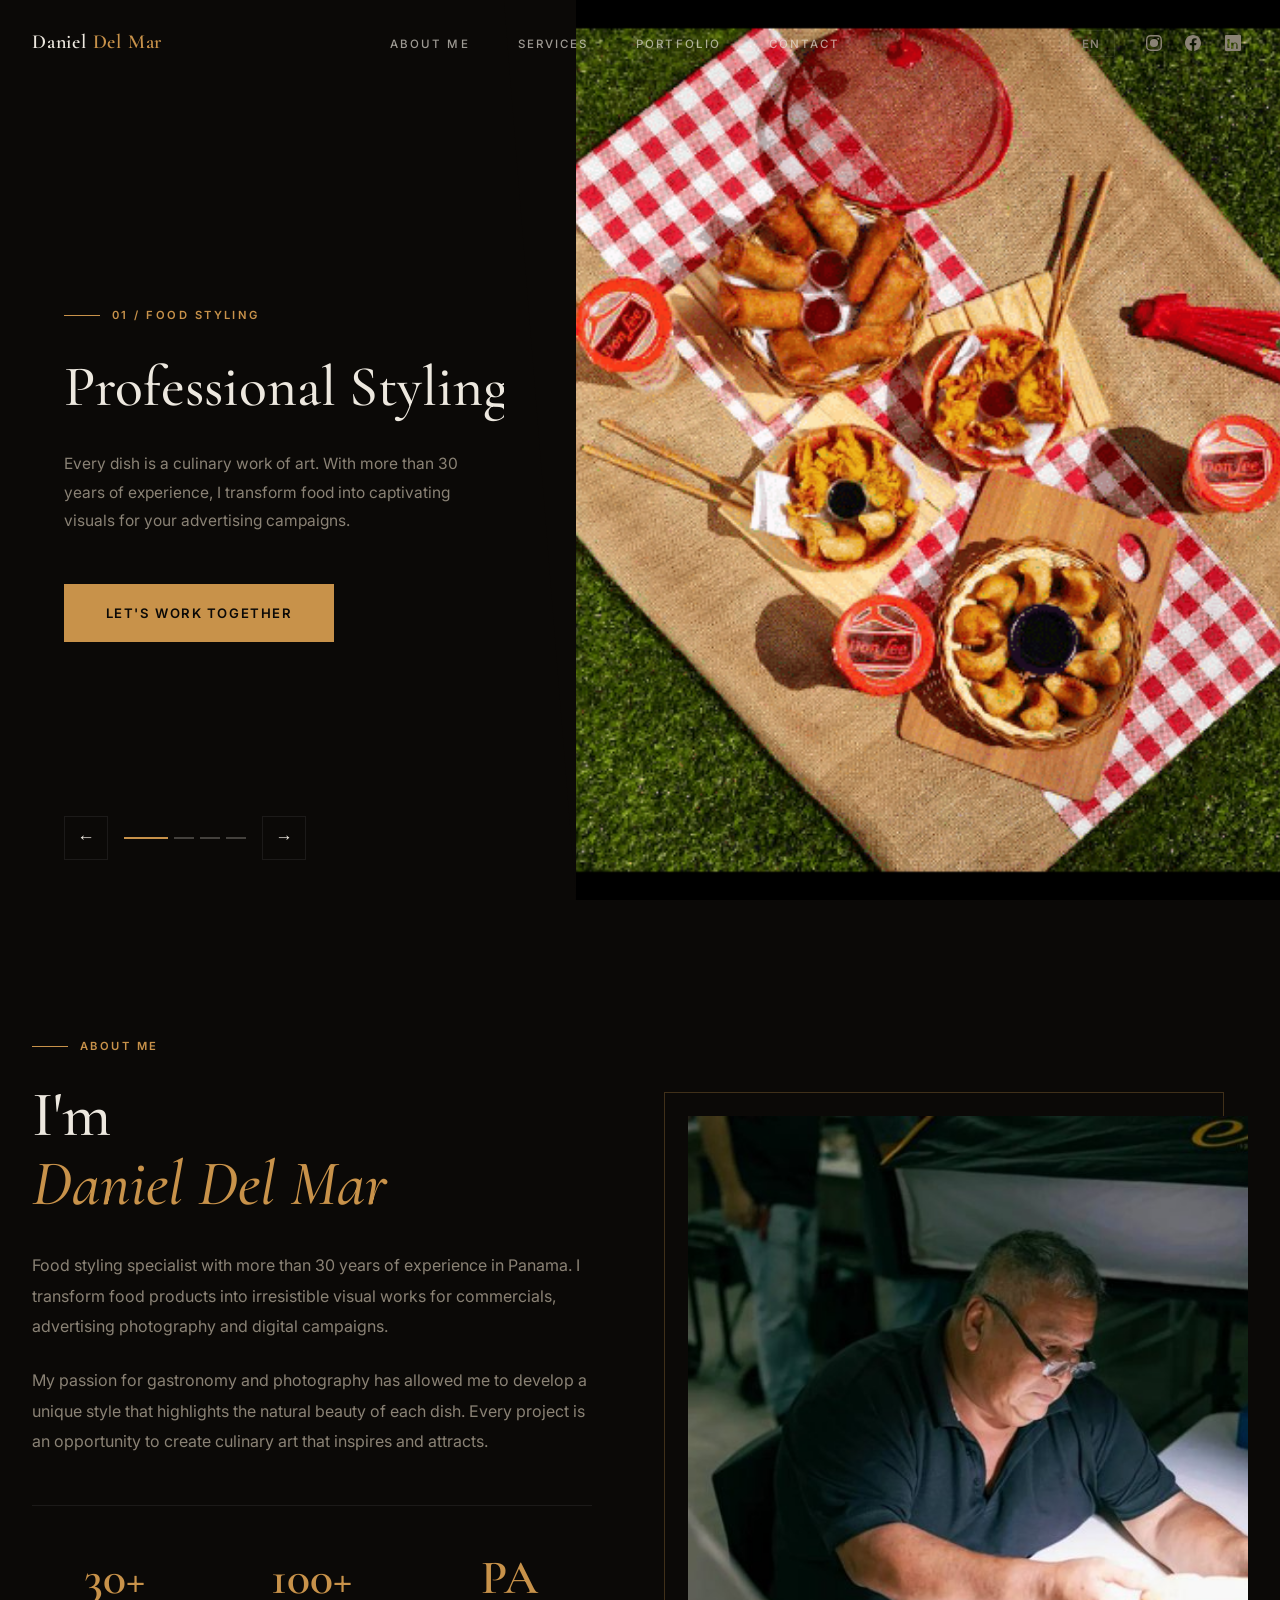
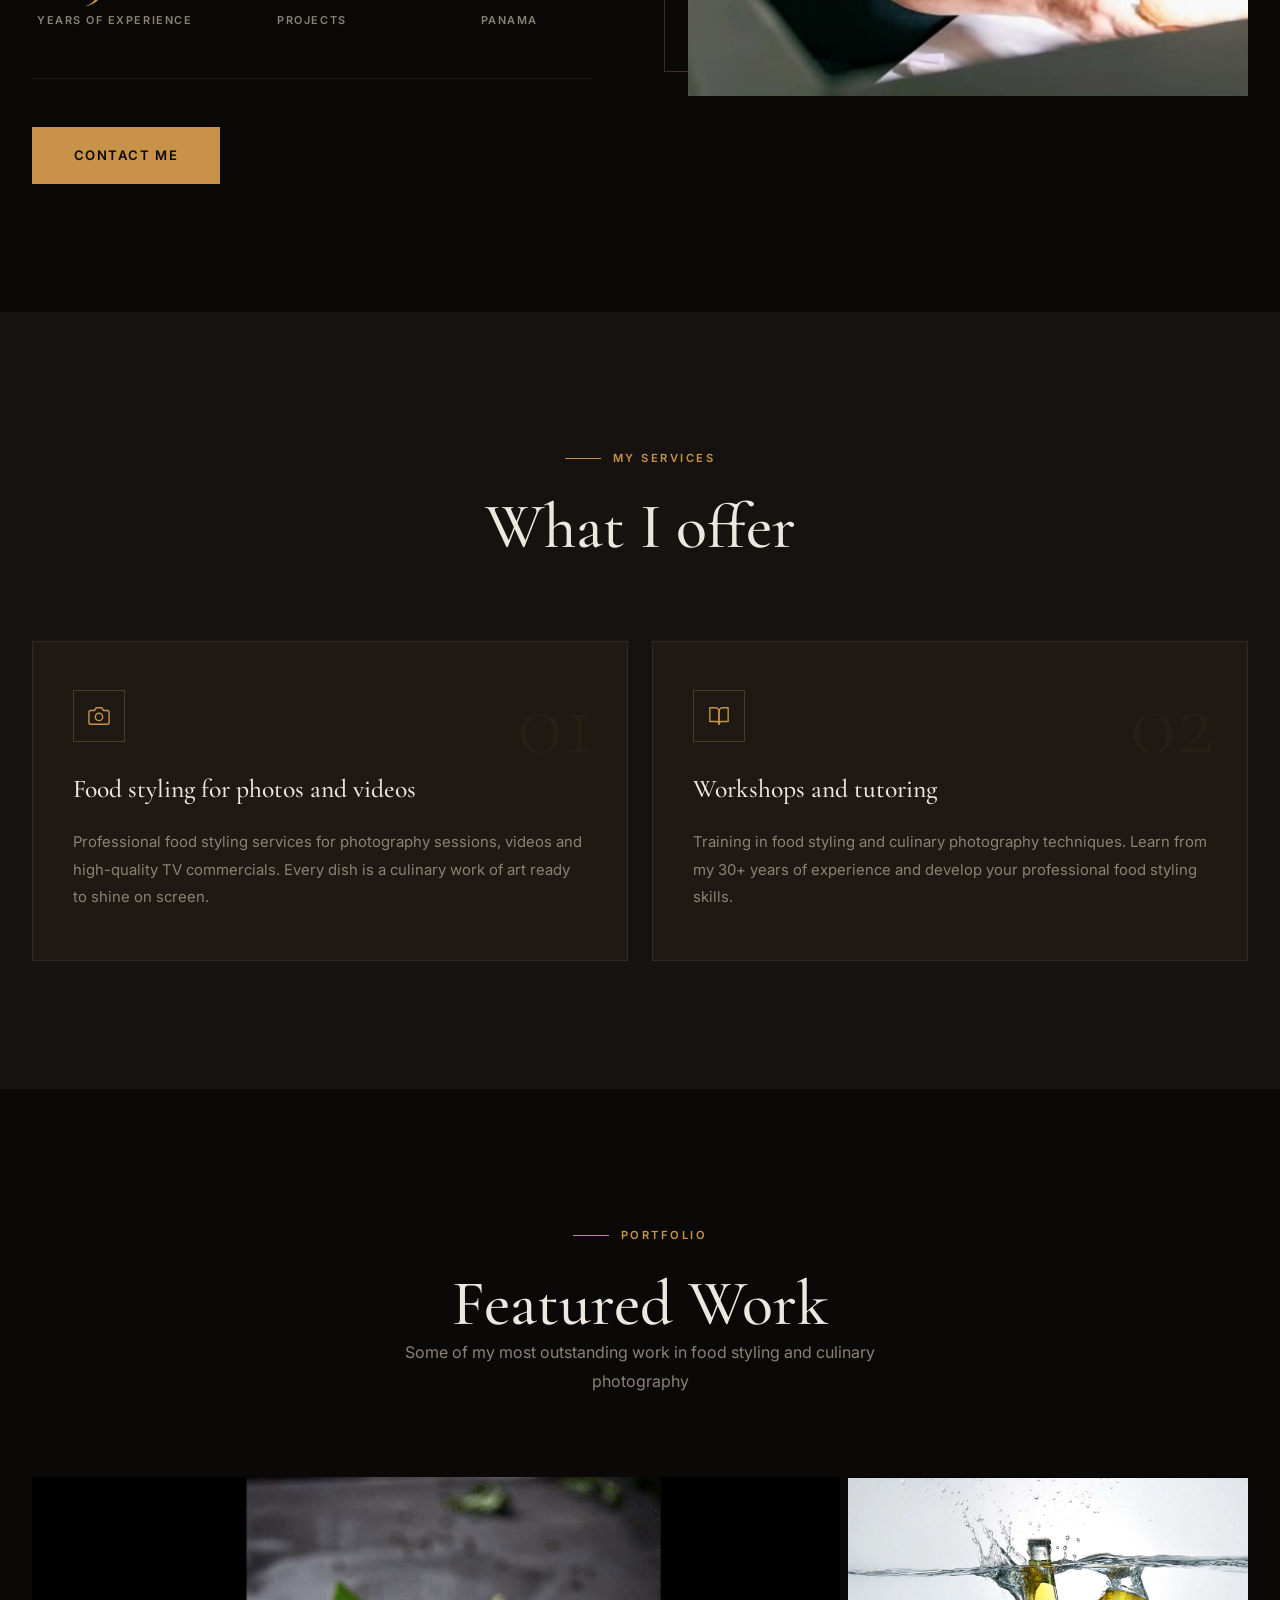
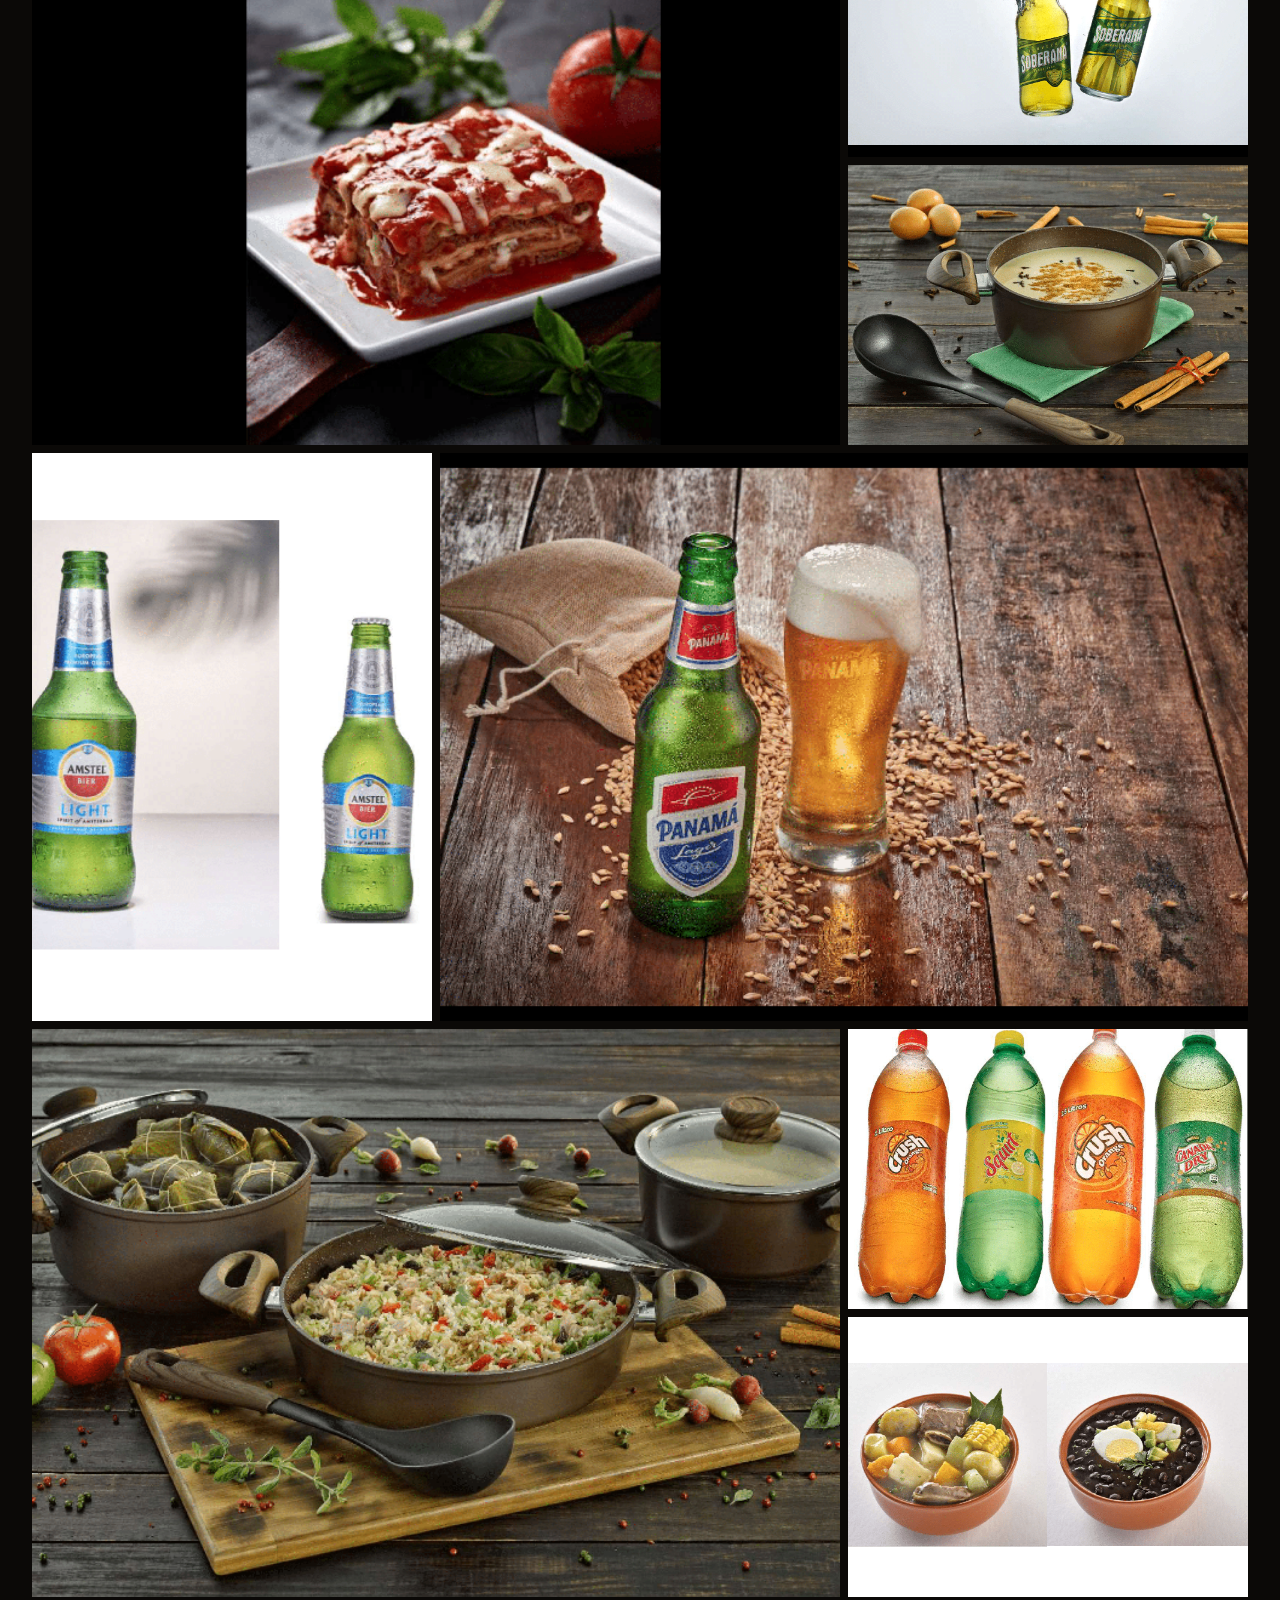
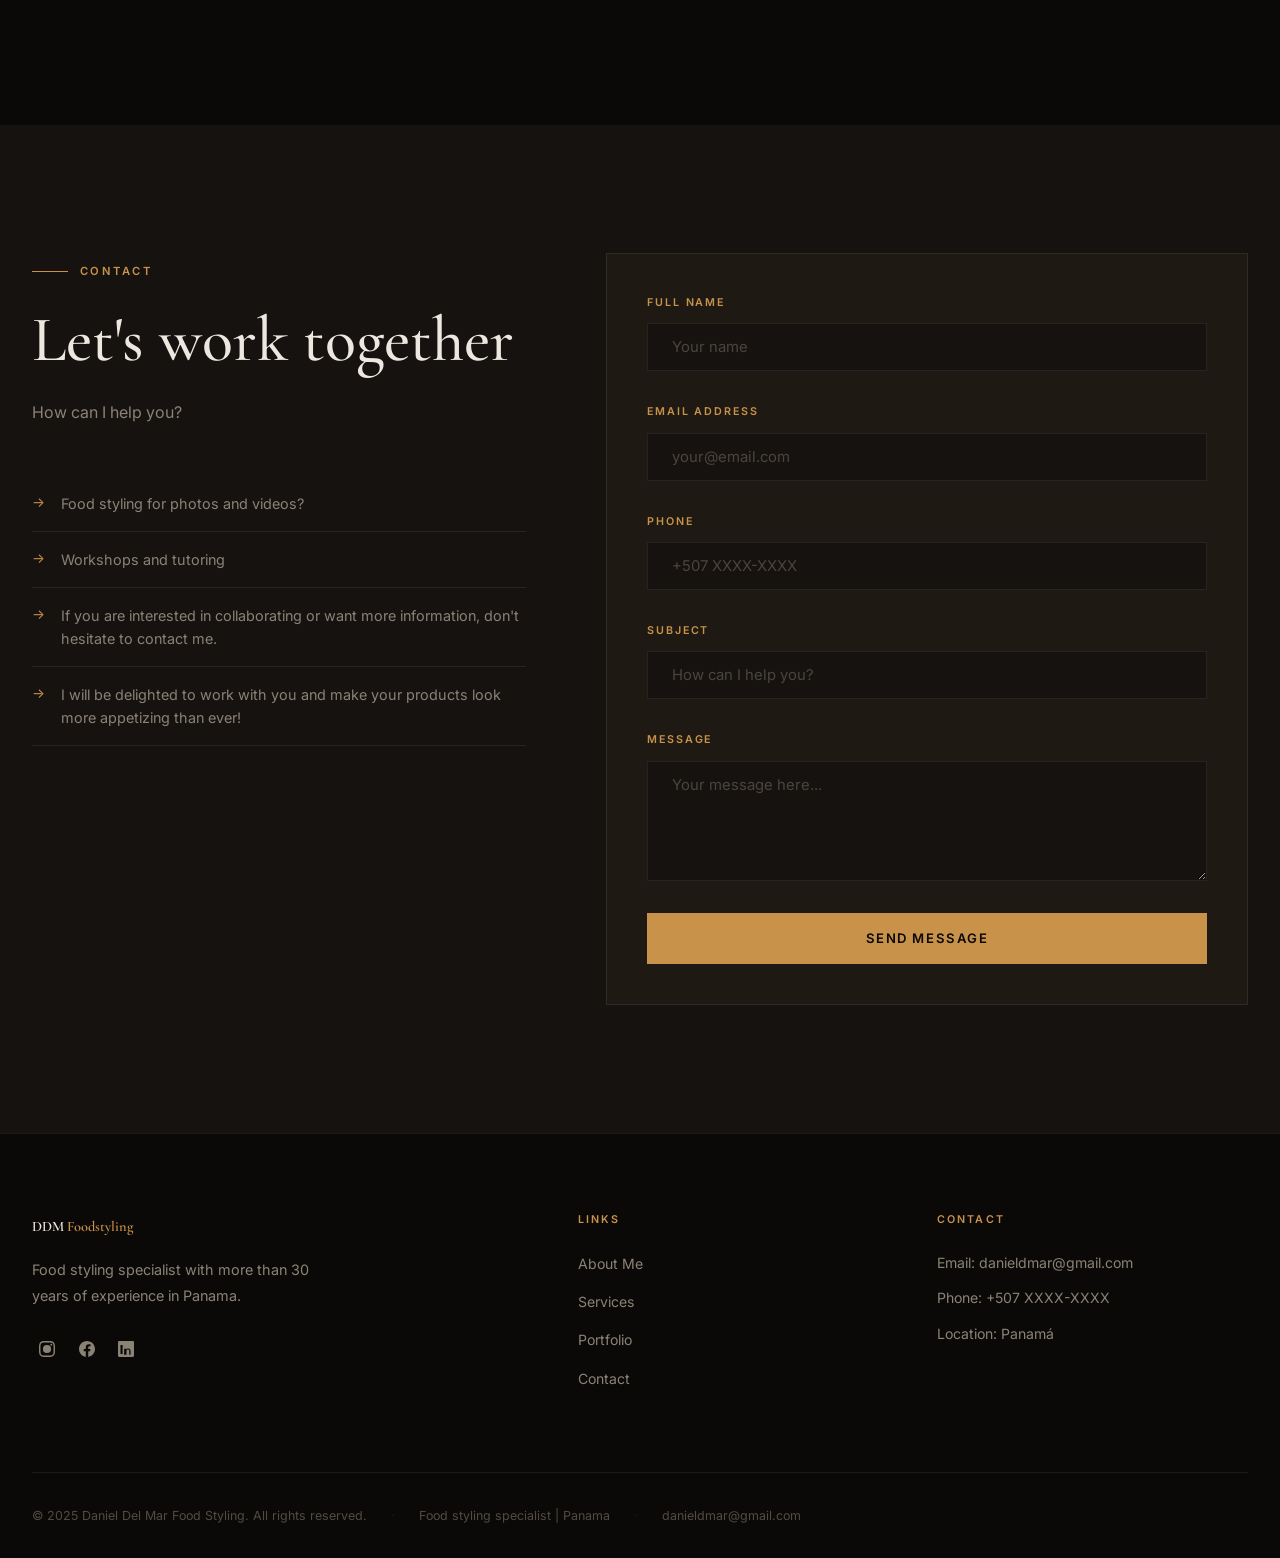
==== commit b8ba84ab: "feat: redesign editorial oscuro con mejoras SEO e i18n - Rediseño completo con paleta editorial oscu" ====
--- a/index.html
+++ b/index.html
@@ -1,87 +1,54 @@
 <!DOCTYPE html>
 <html lang="es">
   <head>
-    <title>
-      Daniel Del Mar - Food Styling Profesional en Panamá | 30+ Años de
-      Experiencia
-    </title>
+    <title>Daniel Del Mar - Food Styling Profesional en Panamá | 30+ Años de Experiencia</title>
     <meta charset="utf-8" />
-    <meta
-      name="viewport"
-      content="width=device-width, initial-scale=1, user-scalable=no"
-    />
-    <meta
-      name="description"
-      content="Food styling profesional en Panamá. Estilización de alimentos, fotografía culinaria y comerciales de TV. 30+ años de experiencia con Daniel Del Mar."
-    />
-    <meta
-      name="keywords"
-      content="food styling Panamá, fotografía culinaria, estilista de alimentos, publicidad gastronómica, comerciales TV, Daniel Del Mar, maquillaje alimentos, sesiones fotográficas culinarias"
-    />
+    <meta name="viewport" content="width=device-width, initial-scale=1, user-scalable=no" />
+    <meta name="description" content="Food styling profesional en Panamá. Estilización de alimentos, fotografía culinaria y comerciales de TV. 30+ años de experiencia con Daniel Del Mar." />
+    <meta name="keywords" content="food styling Panamá, fotografía culinaria, estilista de alimentos, publicidad gastronómica, comerciales TV, Daniel Del Mar, maquillaje alimentos, sesiones fotográficas culinarias" />
     <meta name="author" content="Daniel Del Mar" />
     <meta name="robots" content="index, follow" />
-    <meta name="language" content="Spanish" />
     <meta name="geo.region" content="PA" />
     <meta name="geo.placename" content="Panamá" />
     <link rel="canonical" href="https://ddmfoodstyling.xyz/" />
 
-    <!-- Alternate Language Links (hreflang) -->
-    <link rel="alternate" hreflang="es" href="https://ddmfoodstyling.xyz/" />
-    <link rel="alternate" hreflang="en" href="https://ddmfoodstyling.xyz/en/" />
+    <!-- hreflang: misma URL raíz para ambos idiomas (SPA con JS i18n) -->
+    <link rel="alternate" hreflang="es"        href="https://ddmfoodstyling.xyz/" />
+    <link rel="alternate" hreflang="en"        href="https://ddmfoodstyling.xyz/" />
     <link rel="alternate" hreflang="x-default" href="https://ddmfoodstyling.xyz/" />
 
-    <!-- Additional SEO Optimization -->
     <meta name="content-language" content="es" />
     <meta property="og:locale:alternate" content="en_US" />
     <meta name="apple-mobile-web-app-capable" content="yes" />
     <meta name="apple-mobile-web-app-status-bar-style" content="black-translucent" />
-
-    <!-- Additional SEO Meta Tags -->
+    <meta name="theme-color" content="#0B0907" />
     <meta name="rating" content="general" />
-    <meta name="revisit-after" content="7 days" />
-    <meta name="distribution" content="global" />
-    <meta name="classification" content="Business" />
     <link rel="sitemap" type="application/xml" href="/sitemap.xml" />
+    <link rel="icon" type="image/png" href="assets/images/avatar.png" />
 
     <!-- Preload critical resources -->
     <link rel="preload" href="assets/css/main.css" as="style" />
-    <link rel="preload" href="assets/images/banner.png" as="image" />
+    <link rel="preload" href="assets/images/DDM-foodstyling-19.png" as="image" />
     <link rel="dns-prefetch" href="//fonts.googleapis.com" />
-
     <link rel="stylesheet" href="assets/css/main.css" />
 
-    <!-- Open Graph Meta Tags -->
-    <meta
-      property="og:title"
-      content="Daniel Del Mar - Food Styling Profesional en Panamá"
-    />
-    <meta
-      property="og:description"
-      content="Especialista en food styling con más de 30 años de experiencia. Servicios profesionales de estilización de alimentos para comerciales, fotografía culinaria y publicidad gastronómica."
-    />
-    <meta
-      property="og:image"
-      content="https://ddmfoodstyling.xyz/assets/images/banner.png"
-    />
+    <!-- Open Graph -->
+    <meta property="og:title" content="Daniel Del Mar - Food Styling Profesional en Panamá" />
+    <meta property="og:description" content="Especialista en food styling con más de 30 años de experiencia. Servicios profesionales de estilización de alimentos para comerciales, fotografía culinaria y publicidad gastronómica." />
+    <meta property="og:image" content="https://ddmfoodstyling.xyz/assets/images/banner.png" />
+    <meta property="og:image:width" content="1200" />
+    <meta property="og:image:height" content="630" />
+    <meta property="og:image:alt" content="Daniel Del Mar — Food Styling Profesional en Panamá" />
     <meta property="og:url" content="https://ddmfoodstyling.xyz/" />
     <meta property="og:type" content="website" />
     <meta property="og:site_name" content="Daniel Del Mar Food Styling" />
     <meta property="og:locale" content="es_PA" />
 
-    <!-- Twitter Card Meta Tags -->
+    <!-- Twitter Card -->
     <meta name="twitter:card" content="summary_large_image" />
-    <meta
-      name="twitter:title"
-      content="Daniel Del Mar - Food Styling Profesional"
-    />
-    <meta
-      name="twitter:description"
-      content="Especialista en food styling con más de 30 años de experiencia en Panamá. Servicios profesionales para comerciales y fotografía culinaria."
-    />
-    <meta
-      name="twitter:image"
-      content="https://ddmfoodstyling.xyz/assets/images/banner.png"
-    />
+    <meta name="twitter:title" content="Daniel Del Mar - Food Styling Profesional" />
+    <meta name="twitter:description" content="Especialista en food styling con más de 30 años de experiencia en Panamá." />
+    <meta name="twitter:image" content="https://ddmfoodstyling.xyz/assets/images/banner.png" />
     <meta name="twitter:creator" content="@danieldmar" />
 
     <!-- Structured Data -->
@@ -102,105 +69,26 @@
         "founder": {
           "@type": "Person",
           "name": "Daniel Del Mar",
-          "jobTitle": "Food Stylist",
-          "worksFor": {
-            "@type": "Organization",
-            "name": "Daniel Del Mar Food Styling"
-          }
+          "jobTitle": "Food Stylist"
         },
         "serviceType": "Food Styling",
         "areaServed": "Panamá",
-        "hasOfferCatalog": {
-          "@type": "OfferCatalog",
-          "name": "Servicios de Food Styling",
-          "itemListElement": [
-            {
-              "@type": "Offer",
-              "itemOffered": {
-                "@type": "Service",
-                "name": "Estilización de alimentos para fotos y videos",
-                "description": "Servicios profesionales de food styling para sesiones fotográficas y comerciales"
-              }
-            },
-            {
-              "@type": "Offer",
-              "itemOffered": {
-                "@type": "Service",
-                "name": "Talleres y tutorías",
-                "description": "Capacitación en técnicas de food styling y fotografía culinaria"
-              }
-            }
-          ]
-        },
-        "sameAs": ["https://www.instagram.com/danieldmar/", "https://www.facebook.com/danieldmar", "https://www.linkedin.com/in/danieldmar"]
+        "sameAs": ["https://www.instagram.com/danieldmar/", "https://www.facebook.com/danieldmar", "https://www.linkedin.com/in/daniel-del-mar-75485919"]
       }
     </script>
-
-    <!-- Breadcrumb Schema -->
     <script type="application/ld+json">
       {
         "@context": "https://schema.org",
         "@type": "BreadcrumbList",
         "itemListElement": [
-          {
-            "@type": "ListItem",
-            "position": 1,
-            "name": "Home",
-            "item": "https://ddmfoodstyling.xyz/"
-          },
-          {
-            "@type": "ListItem",
-            "position": 2,
-            "name": "Sobre Mí",
-            "item": "https://ddmfoodstyling.xyz/#sobre-mi"
-          },
-          {
-            "@type": "ListItem",
-            "position": 3,
-            "name": "Servicios",
-            "item": "https://ddmfoodstyling.xyz/#servicios"
-          },
-          {
-            "@type": "ListItem",
-            "position": 4,
-            "name": "Portafolio",
-            "item": "https://ddmfoodstyling.xyz/#portafolio"
-          },
-          {
-            "@type": "ListItem",
-            "position": 5,
-            "name": "Contacto",
-            "item": "https://ddmfoodstyling.xyz/#contacto"
-          }
+          { "@type": "ListItem", "position": 1, "name": "Home", "item": "https://ddmfoodstyling.xyz/" },
+          { "@type": "ListItem", "position": 2, "name": "Sobre Mí", "item": "https://ddmfoodstyling.xyz/#sobre-mi" },
+          { "@type": "ListItem", "position": 3, "name": "Servicios", "item": "https://ddmfoodstyling.xyz/#servicios" },
+          { "@type": "ListItem", "position": 4, "name": "Portafolio", "item": "https://ddmfoodstyling.xyz/#portafolio" },
+          { "@type": "ListItem", "position": 5, "name": "Contacto", "item": "https://ddmfoodstyling.xyz/#contacto" }
         ]
       }
     </script>
-
-    <!-- Organization Schema -->
-    <script type="application/ld+json">
-      {
-        "@context": "https://schema.org",
-        "@type": "Organization",
-        "name": "Daniel Del Mar Food Styling",
-        "alternateName": "DDM Foodstyling",
-        "url": "https://ddmfoodstyling.xyz",
-        "logo": "https://ddmfoodstyling.xyz/assets/images/avatar.png",
-        "description": "Especialista en food styling con más de 30 años de experiencia en Panamá. Servicios profesionales de estilización de alimentos para fotografía, comerciales y campañas digitales.",
-        "contactPoint": {
-          "@type": "ContactPoint",
-          "contactType": "Customer Service",
-          "telephone": "+507-XXXX-XXXX",
-          "email": "danieldmar@gmail.com"
-        },
-        "sameAs": [
-          "https://www.instagram.com/danieldmar/",
-          "https://www.facebook.com/danieldmar",
-          "https://www.linkedin.com/in/danieldmar"
-        ]
-      }
-    </script>
-
-    <!-- Person Schema for Daniel Del Mar -->
     <script type="application/ld+json">
       {
         "@context": "https://schema.org",
@@ -211,141 +99,69 @@
         "description": "Especialista en food styling con más de 30 años de experiencia en Panamá",
         "url": "https://ddmfoodstyling.xyz",
         "email": "danieldmar@gmail.com",
-        "telephone": "+507-XXXX-XXXX",
-        "worksFor": {
-          "@type": "Organization",
-          "name": "Daniel Del Mar Food Styling"
-        },
-        "sameAs": [
-          "https://www.instagram.com/danieldmar/",
-          "https://www.facebook.com/danieldmar",
-          "https://www.linkedin.com/in/danieldmar"
-        ],
-        "knowsAbout": ["Food Styling", "Culinary Photography", "Food Advertising", "TV Commercials", "Digital Marketing"]
+        "sameAs": ["https://www.instagram.com/danieldmar/", "https://www.facebook.com/danieldmar", "https://www.linkedin.com/in/daniel-del-mar-75485919"],
+        "knowsAbout": ["Food Styling", "Culinary Photography", "Food Advertising", "TV Commercials"]
       }
     </script>
 
-    <!-- Service Schema for Food Styling Services -->
-    <script type="application/ld+json">
-      {
-        "@context": "https://schema.org",
-        "@type": "ItemList",
-        "itemListElement": [
-          {
-            "@type": "ListItem",
-            "position": 1,
-            "item": {
-              "@type": "Service",
-              "name": "Estilización de alimentos para fotos y videos",
-              "description": "Servicios profesionales de food styling para sesiones fotográficas, videos y comerciales de TV de alta calidad. Cada platillo es una obra de arte culinaria lista para brillar en pantalla.",
-              "provider": {
-                "@type": "Organization",
-                "name": "Daniel Del Mar Food Styling",
-                "url": "https://ddmfoodstyling.xyz"
-              },
-              "areaServed": "Panamá",
-              "serviceType": "Professional Food Styling"
-            }
-          },
-          {
-            "@type": "ListItem",
-            "position": 2,
-            "item": {
-              "@type": "Service",
-              "name": "Talleres y tutorías",
-              "description": "Capacitación en técnicas de food styling y fotografía culinaria. Aprende de mi experiencia de 30+ años y desarrolla tus habilidades en la estilización profesional de alimentos.",
-              "provider": {
-                "@type": "Organization",
-                "name": "Daniel Del Mar Food Styling",
-                "url": "https://ddmfoodstyling.xyz"
-              },
-              "areaServed": "Panamá",
-              "serviceType": "Food Styling Training and Workshops"
-            }
-          }
-        ]
-      }
-    </script>
-
-    <!-- FAQ Schema -->
-    <script type="application/ld+json">
-      {
-        "@context": "https://schema.org",
-        "@type": "FAQPage",
-        "mainEntity": [
-          {
-            "@type": "Question",
-            "name": "¿Cuál es la experiencia de Daniel Del Mar en food styling?",
-            "acceptedAnswer": {
-              "@type": "Answer",
-              "text": "Daniel Del Mar tiene más de 30 años de experiencia en estilización de alimentos en Panamá, especializándose en fotografía culinaria, comerciales de TV y campañas digitales."
-            }
-          },
-          {
-            "@type": "Question",
-            "name": "¿Qué servicios ofrece Daniel Del Mar?",
-            "acceptedAnswer": {
-              "@type": "Answer",
-              "text": "Ofrece dos servicios principales: Estilización de alimentos para fotos y videos, y Talleres y tutorías en técnicas de food styling y fotografía culinaria."
-            }
-          },
-          {
-            "@type": "Question",
-            "name": "¿Dónde se encuentra Daniel Del Mar?",
-            "acceptedAnswer": {
-              "@type": "Answer",
-              "text": "Daniel Del Mar Food Styling está ubicado en Panamá y ofrece servicios profesionales de food styling tanto a nivel local como para proyectos internacionales."
-            }
-          }
-        ]
-      }
-    </script>
-
+    <!-- Fonts: Cormorant Garamond (display) + Inter (body) -->
     <link rel="preconnect" href="https://fonts.googleapis.com" />
     <link rel="preconnect" href="https://fonts.gstatic.com" crossorigin />
     <link
-      href="https://fonts.googleapis.com/css2?family=Merriweather:ital,opsz,wght@0,18..144,300..900;1,18..144,300..900&family=Plus+Jakarta+Sans:ital,wght@0,200..800;1,200..800&family=Ubuntu:ital,wght@0,300;0,400;0,500;0,700;1,300;1,400;1,500;1,700&display=swap"
+      href="https://fonts.googleapis.com/css2?family=Cormorant+Garamond:ital,wght@0,300;0,400;0,500;0,600;0,700;1,300;1,400;1,500;1,600&family=Inter:wght@300;400;500;600&display=swap"
       rel="stylesheet"
     />
   </head>
+
   <body>
+
     <!-- ========================================
          HEADER / NAVBAR
          ======================================== -->
-    <header>
-      <nav class="container flex-between navbar">
+    <header id="site-header">
+      <nav class="navbar container">
+
+        <!-- Brand -->
         <div class="navbar-brand">
-          <h1 class="m-0">Daniel Del Mar</h1>
-        </div>
-        <ul class="nav-menu flex gap-lg" style="list-style: none">
-          <li><a href="#sobre-mi" data-i18n="nav-sobre-mi">Sobre Mí</a></li>
+          <h1 class="m-0">Daniel <span>Del Mar</span></h1>
+        </div>
+
+        <!-- Nav Links -->
+        <ul class="nav-menu">
+          <li><a href="#sobre-mi"  data-i18n="nav-sobre-mi">Sobre Mí</a></li>
           <li><a href="#servicios" data-i18n="nav-servicios">Servicios</a></li>
           <li><a href="#portafolio" data-i18n="nav-portafolio">Portafolio</a></li>
-          <li><a href="#contacto" data-i18n="nav-contacto">Contacto</a></li>
+          <li><a href="#contacto"  data-i18n="nav-contacto">Contacto</a></li>
         </ul>
-        <div class="language-selector">
-          <select id="languageSelect" class="language-select">
-            <option value="es">ES</option>
-            <option value="en">EN</option>
-          </select>
-        </div>
-        <div class="social-links flex gap-md">
-          <a href="https://www.instagram.com/danieldmar/" target="_blank" rel="noopener noreferrer" class="social-icon" title="Instagram">
-            <svg width="20" height="20" viewBox="0 0 24 24" fill="currentColor">
-              <path d="M12 2.163c3.204 0 3.584.012 4.85.07 3.252.148 4.771 1.691 4.919 4.919.058 1.266.069 1.646.069 4.85 0 3.204-.012 3.584-.07 4.85-.149 3.225-1.664 4.771-4.919 4.919-1.266.058-1.644.07-4.85.07-3.204 0-3.584-.012-4.849-.07-3.26-.149-4.771-1.699-4.919-4.92-.058-1.265-.07-1.644-.07-4.849 0-3.204.013-3.583.07-4.849.149-3.227 1.664-4.771 4.919-4.919 1.266-.057 1.645-.069 4.849-.069zm0-2.163c-3.259 0-3.667.014-4.947.072-4.358.2-6.78 2.618-6.98 6.98-.059 1.281-.073 1.689-.073 4.948 0 3.259.014 3.668.072 4.948.2 4.358 2.618 6.78 6.98 6.98 1.281.058 1.689.072 4.948.072 3.259 0 3.668-.014 4.948-.072 4.354-.2 6.782-2.618 6.979-6.98.059-1.28.073-1.689.073-4.948 0-3.259-.014-3.667-.072-4.947-.196-4.354-2.617-6.78-6.979-6.98-1.281-.059-1.69-.073-4.949-.073zM5.838 12a6.162 6.162 0 1 1 12.324 0 6.162 6.162 0 0 1-12.324 0zM12 16a4 4 0 1 1 0-8 4 4 0 0 1 0 8zm4.965-10.322a1.44 1.44 0 1 1 2.881.001 1.44 1.44 0 0 1-2.881-.001z"/>
-            </svg>
-          </a>
-          <a href="https://www.facebook.com/danieldmar" target="_blank" rel="noopener noreferrer" class="social-icon" title="Facebook">
-            <svg width="20" height="20" viewBox="0 0 24 24" fill="currentColor">
-              <path d="M24 12.073c0-6.627-5.373-12-12-12s-12 5.373-12 12c0 5.99 4.388 10.954 10.125 11.854v-8.385H7.078v-3.47h3.047V9.43c0-3.007 1.792-4.669 4.533-4.669 1.312 0 2.686.235 2.686.235v2.953H15.83c-1.491 0-1.956.925-1.956 1.874v2.25h3.328l-.532 3.47h-2.796v8.385C19.612 23.027 24 18.062 24 12.073z"/>
-            </svg>
-          </a>
-          <a href="https://www.linkedin.com/in/daniel-del-mar-75485919" target="_blank" rel="noopener noreferrer" class="social-icon" title="LinkedIn">
-            <svg width="20" height="20" viewBox="0 0 24 24" fill="currentColor">
-              <path d="M20.447 20.452h-3.554v-5.569c0-1.328-.475-2.236-1.986-2.236-1.081 0-1.722.731-2.004 1.437-.103.249-.129.597-.129.946v5.422h-3.554s.035-8.087 0-8.937h3.554v1.26c.395-.608 1.104-1.476 2.686-1.476 1.965 0 3.44 1.283 3.44 4.038v5.115zM5.337 9.433c-1.144 0-1.915-.758-1.915-1.708 0-.952.77-1.708 1.954-1.708 1.184 0 1.915.757 1.915 1.708 0 .95-.73 1.708-1.954 1.708zm1.547 10.019H3.73V9.515h3.154v10.019zM22.225 0H1.771C.792 0 0 .774 0 1.729v20.542C0 23.227.792 24 1.771 24h20.451C23.2 24 24 23.227 24 22.271V1.729C24 .774 23.2 0 22.225 0z"/>
-            </svg>
-          </a>
-        </div>
+
+        <!-- Right: language + social -->
+        <div class="nav-right">
+          <div class="language-selector">
+            <select id="languageSelect" class="language-select">
+              <option value="es">ES</option>
+              <option value="en">EN</option>
+            </select>
+          </div>
+
+          <div class="social-links">
+            <a href="https://www.instagram.com/danieldmar/" target="_blank" rel="noopener noreferrer" class="social-icon" title="Instagram">
+              <svg viewBox="0 0 24 24" fill="currentColor">
+                <path d="M12 2.163c3.204 0 3.584.012 4.85.07 3.252.148 4.771 1.691 4.919 4.919.058 1.266.069 1.646.069 4.85 0 3.204-.012 3.584-.07 4.85-.149 3.225-1.664 4.771-4.919 4.919-1.266.058-1.644.07-4.85.07-3.204 0-3.584-.012-4.849-.07-3.26-.149-4.771-1.699-4.919-4.92-.058-1.265-.07-1.644-.07-4.849 0-3.204.013-3.583.07-4.849.149-3.227 1.664-4.771 4.919-4.919 1.266-.057 1.645-.069 4.849-.069zm0-2.163c-3.259 0-3.667.014-4.947.072-4.358.2-6.78 2.618-6.98 6.98-.059 1.281-.073 1.689-.073 4.948 0 3.259.014 3.668.072 4.948.2 4.358 2.618 6.78 6.98 6.98 1.281.058 1.689.072 4.948.072 3.259 0 3.668-.014 4.948-.072 4.354-.2 6.782-2.618 6.979-6.98.059-1.28.073-1.689.073-4.948 0-3.259-.014-3.667-.072-4.947-.196-4.354-2.617-6.78-6.979-6.98-1.281-.059-1.69-.073-4.949-.073zM5.838 12a6.162 6.162 0 1 1 12.324 0 6.162 6.162 0 0 1-12.324 0zM12 16a4 4 0 1 1 0-8 4 4 0 0 1 0 8zm4.965-10.322a1.44 1.44 0 1 1 2.881.001 1.44 1.44 0 0 1-2.881-.001z"/>
+              </svg>
+            </a>
+            <a href="https://www.facebook.com/danieldmar" target="_blank" rel="noopener noreferrer" class="social-icon" title="Facebook">
+              <svg viewBox="0 0 24 24" fill="currentColor">
+                <path d="M24 12.073c0-6.627-5.373-12-12-12s-12 5.373-12 12c0 5.99 4.388 10.954 10.125 11.854v-8.385H7.078v-3.47h3.047V9.43c0-3.007 1.792-4.669 4.533-4.669 1.312 0 2.686.235 2.686.235v2.953H15.83c-1.491 0-1.956.925-1.956 1.874v2.25h3.328l-.532 3.47h-2.796v8.385C19.612 23.027 24 18.062 24 12.073z"/>
+              </svg>
+            </a>
+            <a href="https://www.linkedin.com/in/daniel-del-mar-75485919" target="_blank" rel="noopener noreferrer" class="social-icon" title="LinkedIn">
+              <svg viewBox="0 0 24 24" fill="currentColor">
+                <path d="M20.447 20.452h-3.554v-5.569c0-1.328-.475-2.236-1.986-2.236-1.081 0-1.722.731-2.004 1.437-.103.249-.129.597-.129.946v5.422h-3.554s.035-8.087 0-8.937h3.554v1.26c.395-.608 1.104-1.476 2.686-1.476 1.965 0 3.44 1.283 3.44 4.038v5.115zM5.337 9.433c-1.144 0-1.915-.758-1.915-1.708 0-.952.77-1.708 1.954-1.708 1.184 0 1.915.757 1.915 1.708 0 .95-.73 1.708-1.954 1.708zm1.547 10.019H3.73V9.515h3.154v10.019zM22.225 0H1.771C.792 0 0 .774 0 1.729v20.542C0 23.227.792 24 1.771 24h20.451C23.2 24 24 23.227 24 22.271V1.729C24 .774 23.2 0 22.225 0z"/>
+              </svg>
+            </a>
+          </div>
+        </div>
+
       </nav>
     </header>
 
@@ -353,97 +169,98 @@
          MAIN CONTENT
          ======================================== -->
     <main>
-      <!-- BANNER CAROUSEL SECTION -->
-      <section class="carousel-container" style="margin-top: 0; padding-top: 0">
-        <div class="carousel">
-          <!-- Slide 1 -->
-          <div class="carousel-slide fade">
-            <div class="carousel-content">
-              <img
-                src="assets/images/DDM-foodstyling-19.png"
-                alt="Estilización profesional de alimentos para fotografía y comerciales"
-                class="carousel-image"
-              />
-              <div class="carousel-text">
-                <h2 data-i18n="carousel-1-title">Estilización Profesional</h2>
-                <p data-i18n="carousel-1-desc">Cada platillo es una obra de arte culinaria. Con más de 30 años de experiencia, transformo alimentos en visuales cautivadores para sus campañas publicitarias.</p>
-              </div>
-            </div>
-          </div>
-
-          <!-- Slide 2 -->
-          <div class="carousel-slide fade">
-            <div class="carousel-content">
-              <img
-                src="assets/images/DDM-foodstyling-20.png"
-                alt="Talleres y asesorías de food styling con técnicas profesionales"
-                class="carousel-image"
-              />
-              <div class="carousel-text">
-                <h2 data-i18n="carousel-2-title">Talleres y Asesorías</h2>
-                <p data-i18n="carousel-2-desc">Ofrezco talleres y asesorías en donde comparto mi conocimiento de mas de 30 años en la estilización de alimentos.</p>
-              </div>
-            </div>
-          </div>
-
-          <!-- Slide 3 -->
-          <div class="carousel-slide fade">
-            <div class="carousel-content">
-              <img
-                src="assets/images/DDM-foodstyling-21.png"
-                alt="Comerciales de TV con estilización profesional de productos alimenticios"
-                class="carousel-image"
-              />
-              <div class="carousel-text">
-                <h2 data-i18n="carousel-3-title">Comerciales de TV</h2>
-                <p data-i18n="carousel-3-desc">Especializados en producción de comerciales televisivos de alta calidad. Desde la conceptualización hasta la ejecución final, aseguramos resultados excepcionales.</p>
-              </div>
-            </div>
-          </div>
-
-          <!-- Slide 4 -->
-          <div class="carousel-slide fade">
-            <div class="carousel-content">
-              <img
-                src="assets/images/DDM-foodstyling-22.png"
-                alt="Campañas digitales y contenido visual para redes sociales de alimentos"
-                class="carousel-image"
-              />
-              <div class="carousel-text">
-                <h2 data-i18n="carousel-4-title">Campañas Digitales</h2>
-                <p data-i18n="carousel-4-desc">Contenido visual impactante para redes sociales y plataformas digitales. Diseñado para aumentar engagement y convertir seguidores en clientes.</p>
-              </div>
-            </div>
-          </div>
-
-          <!-- Navigation buttons -->
-          <button class="carousel-btn carousel-prev" onclick="changeSlide(-1)">
-            &#10094;
-          </button>
-          <button class="carousel-btn carousel-next" onclick="changeSlide(1)">
-            &#10095;
-          </button>
-
-          <!-- Indicators -->
+
+      <!-- ── HERO CAROUSEL ─────────────────────── -->
+      <section class="hero" id="hero" style="margin-top: 0; padding-top: 0">
+
+        <!-- Slide 1 -->
+        <div class="carousel-slide active">
+          <div class="hero-text-panel">
+            <span class="hero-slide-label">01 / Food Styling</span>
+            <h2 data-i18n="carousel-1-title">Estilización<br><em>Profesional</em></h2>
+            <p data-i18n="carousel-1-desc">Cada platillo es una obra de arte culinaria. Con más de 30 años de experiencia, transformo alimentos en visuales cautivadores para sus campañas publicitarias.</p>
+            <div class="hero-cta">
+              <a href="#contacto" class="btn btn-primary btn-lg" data-i18n="hero-cta">Trabajemos juntos</a>
+            </div>
+          </div>
+          <div class="hero-image-panel">
+            <img src="assets/images/DDM-foodstyling-19.png" alt="Estilización profesional de alimentos para fotografía y comerciales" />
+          </div>
+        </div>
+
+        <!-- Slide 2 -->
+        <div class="carousel-slide">
+          <div class="hero-text-panel">
+            <span class="hero-slide-label">02 / Talleres</span>
+            <h2 data-i18n="carousel-2-title">Talleres y<br><em>Asesorías</em></h2>
+            <p data-i18n="carousel-2-desc">Ofrezco talleres y asesorías en donde comparto mi conocimiento de mas de 30 años en la estilización de alimentos.</p>
+            <div class="hero-cta">
+              <a href="#contacto" class="btn btn-primary btn-lg" data-i18n="hero-cta">Trabajemos juntos</a>
+            </div>
+          </div>
+          <div class="hero-image-panel">
+            <img src="assets/images/DDM-foodstyling-20.png" alt="Talleres y asesorías de food styling con técnicas profesionales" />
+          </div>
+        </div>
+
+        <!-- Slide 3 -->
+        <div class="carousel-slide">
+          <div class="hero-text-panel">
+            <span class="hero-slide-label">03 / TV</span>
+            <h2 data-i18n="carousel-3-title">Comerciales<br><em>de TV</em></h2>
+            <p data-i18n="carousel-3-desc">Especializados en producción de comerciales televisivos de alta calidad. Desde la conceptualización hasta la ejecución final, aseguramos resultados excepcionales.</p>
+            <div class="hero-cta">
+              <a href="#contacto" class="btn btn-primary btn-lg" data-i18n="hero-cta">Trabajemos juntos</a>
+            </div>
+          </div>
+          <div class="hero-image-panel">
+            <img src="assets/images/DDM-foodstyling-21.png" alt="Comerciales de TV con estilización profesional de productos alimenticios" />
+          </div>
+        </div>
+
+        <!-- Slide 4 -->
+        <div class="carousel-slide">
+          <div class="hero-text-panel">
+            <span class="hero-slide-label">04 / Digital</span>
+            <h2 data-i18n="carousel-4-title">Campañas<br><em>Digitales</em></h2>
+            <p data-i18n="carousel-4-desc">Contenido visual impactante para redes sociales y plataformas digitales. Diseñado para aumentar engagement y convertir seguidores en clientes.</p>
+            <div class="hero-cta">
+              <a href="#contacto" class="btn btn-primary btn-lg" data-i18n="hero-cta">Trabajemos juntos</a>
+            </div>
+          </div>
+          <div class="hero-image-panel">
+            <img src="assets/images/DDM-foodstyling-22.png" alt="Campañas digitales y contenido visual para redes sociales de alimentos" />
+          </div>
+        </div>
+
+        <!-- Controls -->
+        <div class="carousel-controls">
+          <button class="carousel-btn carousel-prev" onclick="changeSlide(-1)" aria-label="Anterior">&#8592;</button>
           <div class="carousel-indicators">
-            <span class="indicator" onclick="goToSlide(0)"></span>
-            <span class="indicator" onclick="goToSlide(1)"></span>
-            <span class="indicator" onclick="goToSlide(2)"></span>
-            <span class="indicator" onclick="goToSlide(3)"></span>
-          </div>
-        </div>
+            <span class="indicator active" onclick="goToSlide(0)"></span>
+            <span class="indicator"        onclick="goToSlide(1)"></span>
+            <span class="indicator"        onclick="goToSlide(2)"></span>
+            <span class="indicator"        onclick="goToSlide(3)"></span>
+          </div>
+          <button class="carousel-btn carousel-next" onclick="changeSlide(1)" aria-label="Siguiente">&#8594;</button>
+        </div>
+
       </section>
 
-      <!-- SECTION 1: SOBRE MÍ -->
-      <section id="sobre-mi" class="about-section" style="background-color: #ffffff">
+
+      <!-- ── SOBRE MÍ ───────────────────────────── -->
+      <section id="sobre-mi" class="about-section">
         <div class="container">
-          <div class="about-content">
-            <!-- Texto a la izquierda -->
-            <div class="about-text">
-              <h2 data-i18n="sobre-mi-title">Bienvenido, Soy Daniel Del Mar!</h2>
+          <div class="about-grid">
+
+            <!-- Text -->
+            <div class="about-text reveal">
+              <span class="section-label" data-i18n="nav-sobre-mi">Sobre Mí</span>
+              <h2><span data-i18n="sobre-mi-pre">Soy</span><br><em data-i18n="sobre-mi-nombre">Daniel Del Mar</em></h2>
+
               <p data-i18n="sobre-mi-desc1">
-                Especialista en estilización de alimentos con más de 30 años de experiencia en Panamá. 
-                Transformo productos alimenticios en obras visuales irresistibles para comerciales, 
+                Especialista en estilización de alimentos con más de 30 años de experiencia en Panamá.
+                Transformo productos alimenticios en obras visuales irresistibles para comerciales,
                 fotografía publicitaria y campañas digitales.
               </p>
               <p data-i18n="sobre-mi-desc2">
@@ -452,275 +269,321 @@
                 platillo. Cada proyecto es una oportunidad para crear arte culinario
                 que inspira y atrae.
               </p>
+
+              <!-- Stats -->
+              <div class="about-stats">
+                <div class="stat-item">
+                  <span class="stat-number">30+</span>
+                  <span class="stat-label" data-i18n="stat-anos">Años de Experiencia</span>
+                </div>
+                <div class="stat-item">
+                  <span class="stat-number">100+</span>
+                  <span class="stat-label" data-i18n="stat-proyectos">Proyectos</span>
+                </div>
+                <div class="stat-item">
+                  <span class="stat-number">PA</span>
+                  <span class="stat-label" data-i18n="stat-panama">Panamá</span>
+                </div>
+              </div>
+
               <a href="#contacto" class="btn btn-primary btn-lg" data-i18n="sobre-mi-btn">Contáctame</a>
             </div>
 
-            <!-- Avatar a la derecha -->
-            <div class="about-image">
+            <!-- Avatar -->
+            <div class="about-image-wrapper reveal reveal-d2">
               <img
                 src="assets/images/avatar.png"
                 alt="Daniel Del Mar - Especialista en Food Styling"
                 class="avatar-img"
               />
             </div>
+
           </div>
         </div>
       </section>
 
-      <!-- SECTION 2: SERVICIOS -->
-      <section id="servicios" class="container" style="background-color: #ffffff; padding: 4rem 0">
-        <h2 class="text-center mb-lg" data-i18n="servicios-title">Mis Servicios</h2>
-        <div class="grid grid-cols-2 gap-lg">
-          <div class="service-card" style="padding: 2rem; border-radius: 0.5rem; box-shadow: 0 2px 8px rgba(0,0,0,0.1); background-color: var(--color-light)">
-            <h3 data-i18n="servicio-1-title">Estilización de alimentos para fotos y videos</h3>
-            <p data-i18n="servicio-1-desc">Servicios profesionales de food styling para sesiones fotográficas, videos y comerciales de TV de alta calidad. Cada platillo es una obra de arte culinaria lista para brillar en pantalla.</p>
-          </div>
-          <div class="service-card" style="padding: 2rem; border-radius: 0.5rem; box-shadow: 0 2px 8px rgba(0,0,0,0.1); background-color: var(--color-light)">
-            <h3 data-i18n="servicio-2-title">Talleres y tutorías</h3>
-            <p data-i18n="servicio-2-desc">Capacitación en técnicas de food styling y fotografía culinaria. Aprende de mi experiencia de 30+ años y desarrolla tus habilidades en la estilización profesional de alimentos.</p>
+
+      <!-- ── SERVICIOS ──────────────────────────── -->
+      <section id="servicios" class="services-section">
+        <div class="container">
+
+          <div class="services-header reveal">
+            <span class="section-label" data-i18n="servicios-title">Mis Servicios</span>
+            <h2 data-i18n="servicios-subtitle">Lo que ofrezco</h2>
+          </div>
+
+          <div class="services-grid">
+
+            <!-- Servicio 1 -->
+            <div class="service-card reveal reveal-d1">
+              <span class="service-number">01</span>
+              <div class="service-icon">
+                <!-- Camera icon -->
+                <svg viewBox="0 0 24 24" fill="none" stroke="currentColor" stroke-width="1.5" stroke-linecap="round" stroke-linejoin="round">
+                  <path d="M23 19a2 2 0 0 1-2 2H3a2 2 0 0 1-2-2V8a2 2 0 0 1 2-2h4l2-3h6l2 3h4a2 2 0 0 1 2 2z"/>
+                  <circle cx="12" cy="13" r="4"/>
+                </svg>
+              </div>
+              <h3 data-i18n="servicio-1-title">Estilización de alimentos para fotos y videos</h3>
+              <p data-i18n="servicio-1-desc">Servicios profesionales de food styling para sesiones fotográficas, videos y comerciales de TV de alta calidad. Cada platillo es una obra de arte culinaria lista para brillar en pantalla.</p>
+            </div>
+
+            <!-- Servicio 2 -->
+            <div class="service-card reveal reveal-d2">
+              <span class="service-number">02</span>
+              <div class="service-icon">
+                <!-- Open book / workshop icon -->
+                <svg viewBox="0 0 24 24" fill="none" stroke="currentColor" stroke-width="1.5" stroke-linecap="round" stroke-linejoin="round">
+                  <path d="M2 3h6a4 4 0 0 1 4 4v14a3 3 0 0 0-3-3H2z"/>
+                  <path d="M22 3h-6a4 4 0 0 0-4 4v14a3 3 0 0 1 3-3h7z"/>
+                </svg>
+              </div>
+              <h3 data-i18n="servicio-2-title">Talleres y tutorías</h3>
+              <p data-i18n="servicio-2-desc">Capacitación en técnicas de food styling y fotografía culinaria. Aprende de mi experiencia de 30+ años y desarrolla tus habilidades en la estilización profesional de alimentos.</p>
+            </div>
+
           </div>
         </div>
       </section>
 
-      <!-- SECTION 3: PORTAFOLIO -->
-      <section id="portafolio" class="container">
-        <h2 data-i18n="portafolio-title">Portafolio</h2>
-        <p class="text-center text-light mb-lg" data-i18n="portafolio-desc">
-          Algunos de mis trabajos más destacados en food styling y fotografía
-          culinaria
-        </p>
-        <div class="grid grid-cols-4 gap-lg">
-          <div class="portfolio-card">
-            <img
-              src="assets/images/DDM-foodstyling-04.png"
-              alt="Trabajo de food styling - Estilización profesional de platos"
-              class="portfolio-image"
-            />
-          </div>
-
-          <div class="portfolio-card">
-            <img
-              src="assets/images/DDM-foodstyling-45.png"
-              alt="Trabajo de food styling - Diseño visual de alimentos para comercial"
-              class="portfolio-image"
-            />
-          </div>
-
-          <div class="portfolio-card">
-            <img
-              src="assets/images/DDM-foodstyling-06.png"
-              alt="Trabajo de food styling - Fotografía culinaria profesional"
-              class="portfolio-image"
-            />
-          </div>
-
-          <div class="portfolio-card">
-            <img
-              src="assets/images/DDM-foodstyling-26.png"
-              alt="Trabajo de food styling - Presentación de platillo para publicidad"
-              class="portfolio-image"
-            />
-          </div>
-
-          <div class="portfolio-card">
-            <img
-              src="assets/images/DDM-foodstyling-40.png"
-              alt="Trabajo de food styling - Composición de alimentos para campaña digital"
-              class="portfolio-image"
-            />
-          </div>
-
-          <div class="portfolio-card">
-            <img
-              src="assets/images/DDM-foodstyling-05.png"
-              alt="Trabajo de food styling - Estilización de producto alimenticio"
-              class="portfolio-image"
-            />
-          </div>
-
-          <div class="portfolio-card">
-            <img
-              src="assets/images/DDM-foodstyling-51.png"
-              alt="Trabajo de food styling - Diseño de presentación culinaria"
-              class="portfolio-image"
-            />
-          </div>
-
-          <div class="portfolio-card">
-            <img
-              src="assets/images/DDM-foodstyling-11.png"
-              alt="Trabajo de food styling - Fotografía de alimentos para comercio"
-              class="portfolio-image"
-            />
+
+      <!-- ── PORTAFOLIO ─────────────────────────── -->
+      <section id="portafolio" class="portfolio-section">
+        <div class="container">
+
+          <div class="portfolio-header reveal">
+            <span class="section-label" data-i18n="portafolio-title">Portafolio</span>
+            <h2 data-i18n="portafolio-subtitle">Trabajos Destacados</h2>
+            <p data-i18n="portafolio-desc">Algunos de mis trabajos más destacados en food styling y fotografía culinaria</p>
+          </div>
+
+          <div class="portfolio-grid">
+
+            <div class="portfolio-item reveal">
+              <img src="assets/images/DDM-foodstyling-04.png" alt="Trabajo de food styling — Estilización profesional de platos" />
+              <div class="portfolio-overlay"><span class="portfolio-tag">Food Styling</span></div>
+            </div>
+
+            <div class="portfolio-item reveal reveal-d1">
+              <img src="assets/images/DDM-foodstyling-45.png" alt="Trabajo de food styling — Diseño visual de alimentos para comercial" />
+              <div class="portfolio-overlay"><span class="portfolio-tag">Fotografía</span></div>
+            </div>
+
+            <div class="portfolio-item reveal reveal-d2">
+              <img src="assets/images/DDM-foodstyling-06.png" alt="Trabajo de food styling — Fotografía culinaria profesional" />
+              <div class="portfolio-overlay"><span class="portfolio-tag">Comerciales</span></div>
+            </div>
+
+            <div class="portfolio-item reveal reveal-d1">
+              <img src="assets/images/DDM-foodstyling-26.png" alt="Trabajo de food styling — Presentación de platillo para publicidad" />
+              <div class="portfolio-overlay"><span class="portfolio-tag">Publicidad</span></div>
+            </div>
+
+            <div class="portfolio-item reveal reveal-d2">
+              <img src="assets/images/DDM-foodstyling-40.png" alt="Trabajo de food styling — Composición de alimentos para campaña digital" />
+              <div class="portfolio-overlay"><span class="portfolio-tag">Digital</span></div>
+            </div>
+
+            <div class="portfolio-item reveal reveal-d1">
+              <img src="assets/images/DDM-foodstyling-05.png" alt="Trabajo de food styling — Estilización de producto alimenticio" />
+              <div class="portfolio-overlay"><span class="portfolio-tag">Food Styling</span></div>
+            </div>
+
+            <div class="portfolio-item reveal reveal-d2">
+              <img src="assets/images/DDM-foodstyling-51.png" alt="Trabajo de food styling — Diseño de presentación culinaria" />
+              <div class="portfolio-overlay"><span class="portfolio-tag">Fotografía</span></div>
+            </div>
+
+            <div class="portfolio-item reveal reveal-d3">
+              <img src="assets/images/DDM-foodstyling-11.png" alt="Trabajo de food styling — Fotografía de alimentos para comercio" />
+              <div class="portfolio-overlay"><span class="portfolio-tag">Comerciales</span></div>
+            </div>
+
           </div>
         </div>
       </section>
 
-      <!-- SECTION 4: CONTACTO -->
-      <section id="contacto" style="background-color: var(--color-light)">
-        <div class="container container-sm">
-          <h2 class="text-center" data-i18n="contacto-title">Contactame</h2>
-          <p class="text-center text-light mb-lg" data-i18n="contacto-desc">
-								¿Cómo puedo ayudarte?
-                <ol class="text-light" style="text-align: left">
-								<li data-i18n="contacto-desc2">Estilización de alimentos para fotos y videos?</li>
-								<li data-i18n="contacto-desc3">Talleres y tutorias</li>
-								<li data-i18n="contacto-desc4">Si estás interesado en colaborar o deseas más información, no dudes en contactarme.</li>
-								<li data-i18n="contacto-desc5">¡Estaré encantado de trabajar contigo y hacer que tus productos se vean más apetitosos que nunca!</li>
-							</ol>
-					</p>
-
-          <form  method="post" action="mailto:danieldmar@gmail.com" enctype="multipart/form-data" class="contact-form" id="contactForm">
-            <!-- Nombre -->
-            <div class="form-group">
-              <label for="nombre" class="form-label" data-i18n="form-nombre">Nombre Completo</label>
-              <input
-                type="text"
-                id="nombre"
-                name="nombre"
-                class="form-input"
-                placeholder="Tu nombre"
-                required
-              />
-            </div>
-
-            <!-- Email -->
-            <div class="form-group">
-              <label for="email" class="form-label" data-i18n="form-email">Correo Electrónico</label>
-              <input
-                type="email"
-                id="email"
-                name="email"
-                class="form-input"
-                placeholder="tu@email.com"
-                required
-              />
-            </div>
-
-            <!-- Teléfono -->
-            <div class="form-group">
-              <label for="telefono" class="form-label" data-i18n="form-telefono">Teléfono</label>
-              <input
-                type="tel"
-                id="telefono"
-                name="telefono"
-                class="form-input"
-                placeholder="+507 XXXX-XXXX"
-              />
-            </div>
-
-            <!-- Asunto -->
-            <div class="form-group">
-              <label for="asunto" class="form-label" data-i18n="form-asunto">Asunto</label>
-              <input
-                type="text"
-                id="asunto"
-                name="asunto"
-                class="form-input"
-                placeholder="¿En qué puedo ayudarte?"
-                required
-              />
-            </div>
-
-            <!-- Mensaje -->
-            <div class="form-group">
-              <label for="mensaje" class="form-label" data-i18n="form-mensaje">Mensaje</label>
-              <textarea
-                id="mensaje"
-                name="mensaje"
-                class="form-input"
-                rows="6"
-                placeholder="Tu mensaje aquí..."
-                required
-              ></textarea>
-            </div>
-
-            <!-- Submit Button -->
-            <button
-              type="submit"
-              class="btn btn-primary btn-lg"
-              style="width: 100%"
-               data-i18n="form-submit"
+
+      <!-- ── CONTACTO ───────────────────────────── -->
+      <section id="contacto" class="contact-section">
+        <div class="container">
+          <div class="contact-grid">
+
+            <!-- Info -->
+            <div class="contact-info reveal">
+              <span class="section-label" data-i18n="nav-contacto">Contacto</span>
+              <h2 data-i18n="contacto-title">Trabajemos<br>Juntos</h2>
+              <p data-i18n="contacto-desc">¿Cómo puedo ayudarte?</p>
+
+              <ul class="contact-list">
+                <li data-i18n="contacto-desc2">Estilización de alimentos para fotos y videos</li>
+                <li data-i18n="contacto-desc3">Talleres y tutorias</li>
+                <li data-i18n="contacto-desc4">Si estás interesado en colaborar o deseas más información, no dudes en contactarme.</li>
+                <li data-i18n="contacto-desc5">¡Estaré encantado de trabajar contigo y hacer que tus productos se vean más apetitosos que nunca!</li>
+              </ul>
+            </div>
+
+            <!-- Form -->
+            <form
+              method="post"
+              action="mailto:danieldmar@gmail.com"
+              enctype="multipart/form-data"
+              class="contact-form reveal reveal-d2"
+              id="contactForm"
             >
-              Enviar Mensaje
-            </button>
-          </form>
+              <div class="form-group">
+                <label for="nombre" class="form-label" data-i18n="form-nombre">Nombre Completo</label>
+                <input type="text" id="nombre" name="nombre" class="form-input" placeholder="Tu nombre" required />
+              </div>
+
+              <div class="form-group">
+                <label for="email" class="form-label" data-i18n="form-email">Correo Electrónico</label>
+                <input type="email" id="email" name="email" class="form-input" placeholder="tu@email.com" required />
+              </div>
+
+              <div class="form-group">
+                <label for="telefono" class="form-label" data-i18n="form-telefono">Teléfono</label>
+                <input type="tel" id="telefono" name="telefono" class="form-input" placeholder="+507 XXXX-XXXX" />
+              </div>
+
+              <div class="form-group">
+                <label for="asunto" class="form-label" data-i18n="form-asunto">Asunto</label>
+                <input type="text" id="asunto" name="asunto" class="form-input" placeholder="¿En qué puedo ayudarte?" required />
+              </div>
+
+              <div class="form-group">
+                <label for="mensaje" class="form-label" data-i18n="form-mensaje">Mensaje</label>
+                <textarea id="mensaje" name="mensaje" class="form-input" rows="5" placeholder="Tu mensaje aquí..." required></textarea>
+              </div>
+
+              <button type="submit" class="btn btn-primary btn-lg" style="width: 100%" data-i18n="form-submit">
+                Enviar Mensaje
+              </button>
+            </form>
+
+          </div>
         </div>
       </section>
+
     </main>
+
 
     <!-- ========================================
          FOOTER
          ======================================== -->
     <footer>
       <div class="container">
-        <div class="grid grid-cols-3 gap-lg mb-lg">
-          <!-- Información -->
-          <div>
-            <h4 style="color: var(--color-accent)" data-i18n="footer-title">DDM Foodstyling</h4>
-          </div>
-
-          <!-- Enlaces Rápidos -->
-          <div>
-            <h4 style="color: var(--color-accent)" data-i18n="footer-enlaces">Enlaces</h4>
-            <ul style="list-style: none">
-              <li><a href="#sobre-mi" data-i18n="nav-sobre-mi">Sobre Mí</a></li>
-              <li><a href="#servicios" data-i18n="nav-servicios">Servicios</a></li>
+
+        <div class="footer-grid">
+
+          <!-- Brand -->
+          <div class="footer-brand">
+            <p class="footer-brand-name">DDM <span>Foodstyling</span></p>
+            <p data-i18n="footer-desc">Especialista en food styling con más de 30 años de experiencia en Panamá.</p>
+            <div class="social-links" style="margin-top: 1.5rem">
+              <a href="https://www.instagram.com/danieldmar/" target="_blank" rel="noopener noreferrer" class="social-icon" title="Instagram">
+                <svg viewBox="0 0 24 24" fill="currentColor">
+                  <path d="M12 2.163c3.204 0 3.584.012 4.85.07 3.252.148 4.771 1.691 4.919 4.919.058 1.266.069 1.646.069 4.85 0 3.204-.012 3.584-.07 4.85-.149 3.225-1.664 4.771-4.919 4.919-1.266.058-1.644.07-4.85.07-3.204 0-3.584-.012-4.849-.07-3.26-.149-4.771-1.699-4.919-4.92-.058-1.265-.07-1.644-.07-4.849 0-3.204.013-3.583.07-4.849.149-3.227 1.664-4.771 4.919-4.919 1.266-.057 1.645-.069 4.849-.069zm0-2.163c-3.259 0-3.667.014-4.947.072-4.358.2-6.78 2.618-6.98 6.98-.059 1.281-.073 1.689-.073 4.948 0 3.259.014 3.668.072 4.948.2 4.358 2.618 6.78 6.98 6.98 1.281.058 1.689.072 4.948.072 3.259 0 3.668-.014 4.948-.072 4.354-.2 6.782-2.618 6.979-6.98.059-1.28.073-1.689.073-4.948 0-3.259-.014-3.667-.072-4.947-.196-4.354-2.617-6.78-6.979-6.98-1.281-.059-1.69-.073-4.949-.073zM5.838 12a6.162 6.162 0 1 1 12.324 0 6.162 6.162 0 0 1-12.324 0zM12 16a4 4 0 1 1 0-8 4 4 0 0 1 0 8zm4.965-10.322a1.44 1.44 0 1 1 2.881.001 1.44 1.44 0 0 1-2.881-.001z"/>
+                </svg>
+              </a>
+              <a href="https://www.facebook.com/danieldmar" target="_blank" rel="noopener noreferrer" class="social-icon" title="Facebook">
+                <svg viewBox="0 0 24 24" fill="currentColor">
+                  <path d="M24 12.073c0-6.627-5.373-12-12-12s-12 5.373-12 12c0 5.99 4.388 10.954 10.125 11.854v-8.385H7.078v-3.47h3.047V9.43c0-3.007 1.792-4.669 4.533-4.669 1.312 0 2.686.235 2.686.235v2.953H15.83c-1.491 0-1.956.925-1.956 1.874v2.25h3.328l-.532 3.47h-2.796v8.385C19.612 23.027 24 18.062 24 12.073z"/>
+                </svg>
+              </a>
+              <a href="https://www.linkedin.com/in/daniel-del-mar-75485919" target="_blank" rel="noopener noreferrer" class="social-icon" title="LinkedIn">
+                <svg viewBox="0 0 24 24" fill="currentColor">
+                  <path d="M20.447 20.452h-3.554v-5.569c0-1.328-.475-2.236-1.986-2.236-1.081 0-1.722.731-2.004 1.437-.103.249-.129.597-.129.946v5.422h-3.554s.035-8.087 0-8.937h3.554v1.26c.395-.608 1.104-1.476 2.686-1.476 1.965 0 3.44 1.283 3.44 4.038v5.115zM5.337 9.433c-1.144 0-1.915-.758-1.915-1.708 0-.952.77-1.708 1.954-1.708 1.184 0 1.915.757 1.915 1.708 0 .95-.73 1.708-1.954 1.708zm1.547 10.019H3.73V9.515h3.154v10.019zM22.225 0H1.771C.792 0 0 .774 0 1.729v20.542C0 23.227.792 24 1.771 24h20.451C23.2 24 24 23.227 24 22.271V1.729C24 .774 23.2 0 22.225 0z"/>
+                </svg>
+              </a>
+            </div>
+          </div>
+
+          <!-- Links -->
+          <div class="footer-col">
+            <h4 data-i18n="footer-enlaces">Enlaces</h4>
+            <ul>
+              <li><a href="#sobre-mi"   data-i18n="nav-sobre-mi">Sobre Mí</a></li>
+              <li><a href="#servicios"  data-i18n="nav-servicios">Servicios</a></li>
               <li><a href="#portafolio" data-i18n="nav-portafolio">Portafolio</a></li>
-              <li><a href="#contacto" data-i18n="footer-contacto">Contacto</a></li>
+              <li><a href="#contacto"   data-i18n="nav-contacto">Contacto</a></li>
             </ul>
           </div>
 
-          <!-- Contacto -->
-          <div>
-            <h4 style="color: var(--color-accent)" data-i18n="footer-contacto">Contacto</h4>
-            <p data-i18n="footer-email">
-              Email:
-              <a href="mailto:danieldmar@gmail.com">danieldmar@gmail.com</a>
-            </p>
-            <p data-i18n="footer-telefono">Teléfono: <a href="tel:+507XXXXXXXX">+507 XXXX-XXXX</a></p>
-            <p data-i18n="footer-ubicacion">Ubicación: Panamá</p>
-          </div>
-        </div>
-
-        <div
-          class="text-center"
-          style="
-            border-top: 1px solid rgba(255, 255, 255, 0.2);
-            padding-top: var(--spacing-lg);
-          "
-        >
-          <p>
-            <!-- Copyright -->
-					<ul class="copyright">
-						<li data-i18n="footer-copyright">&copy; 2025 <span itemprop="copyrightHolder">Daniel Del Mar Food Styling</span>. Todos los derechos reservados.</li>
-						<li data-i18n="footer-especialista">Especialista en <em>food styling</em> | Panamá</li>
-						<li><a href="mailto:danieldmar@gmail.com" itemprop="email">danieldmar@gmail.com</a></li>
-					</ul>
+          <!-- Contact -->
+          <div class="footer-col">
+            <h4 data-i18n="footer-contacto">Contacto</h4>
+            <p><span data-i18n="footer-email">Email:</span> <a href="mailto:danieldmar@gmail.com">danieldmar@gmail.com</a></p>
+            <p><span data-i18n="footer-telefono">Teléfono:</span> <a href="tel:+507XXXXXXXX">+507 XXXX-XXXX</a></p>
+            <p><span data-i18n="footer-ubicacion">Ubicación:</span> Panamá</p>
+          </div>
+
+        </div>
+
+        <!-- Bottom bar -->
+        <div class="footer-bottom">
+          <ul class="copyright">
+            <li data-i18n="footer-copyright">&copy; 2025 Daniel Del Mar Food Styling. Todos los derechos reservados.</li>
+            <li data-i18n="footer-especialista">Especialista en <em>food styling</em> | Panamá</li>
+            <li><a href="mailto:danieldmar@gmail.com">danieldmar@gmail.com</a></li>
+          </ul>
+        </div>
+
       </div>
     </footer>
 
-    <!-- Language Translation Script -->
+
+    <!-- ========================================
+         SCRIPTS
+         ======================================== -->
+
+    <!-- Translations -->
     <script src="assets/js/translations.js"></script>
 
-    <!-- Carousel Script -->
+    <!-- Navbar scroll effect -->
+    <script>
+      (function () {
+        const header = document.getElementById('site-header');
+        function onScroll() {
+          header.classList.toggle('scrolled', window.scrollY > 60);
+        }
+        window.addEventListener('scroll', onScroll, { passive: true });
+        onScroll();
+      })();
+    </script>
+
+    <!-- Scroll-reveal (IntersectionObserver) -->
+    <script>
+      (function () {
+        const observer = new IntersectionObserver(
+          (entries) => {
+            entries.forEach((entry) => {
+              if (entry.isIntersecting) {
+                entry.target.classList.add('visible');
+                observer.unobserve(entry.target);
+              }
+            });
+          },
+          { threshold: 0.12 }
+        );
+        document.querySelectorAll('.reveal').forEach((el) => observer.observe(el));
+      })();
+    </script>
+
+    <!-- Hero Carousel -->
     <script>
       let currentSlide = 0;
-      const slides = document.querySelectorAll('.carousel-slide');
+      const slides     = document.querySelectorAll('.carousel-slide');
       const indicators = document.querySelectorAll('.indicator');
       let autoSlideInterval;
 
       function showSlide(n) {
-        slides.forEach(slide => slide.classList.remove('active'));
-        indicators.forEach(indicator => indicator.classList.remove('active'));
-
-        if (n >= slides.length) {
-          currentSlide = 0;
-        } else if (n < 0) {
-          currentSlide = slides.length - 1;
-        } else {
-          currentSlide = n;
-        }
+        slides.forEach(s => s.classList.remove('active'));
+        indicators.forEach(i => i.classList.remove('active'));
+
+        if (n >= slides.length) currentSlide = 0;
+        else if (n < 0)         currentSlide = slides.length - 1;
+        else                    currentSlide = n;
 
         slides[currentSlide].classList.add('active');
         indicators[currentSlide].classList.add('active');
@@ -739,14 +602,12 @@
       }
 
       function startAutoSlide() {
-        autoSlideInterval = setInterval(() => {
-          showSlide(currentSlide + 1);
-        }, 5000); // Change slide every 5 seconds
+        autoSlideInterval = setInterval(() => showSlide(currentSlide + 1), 5500);
       }
 
-      // Initialize
       showSlide(currentSlide);
       startAutoSlide();
     </script>
+
   </body>
 </html>
--- a/assets/css/main.css
+++ b/assets/css/main.css
@@ -1,13 +1,13 @@
 /* ============================================================================
-   Daniel Del Mar - Food Styling Portfolio
-   Pure CSS Foundation
-   ============================================================================ */
-
-/* ============================================================================
-   1. CSS RESET & BASE STYLES
-   ============================================================================ */
-
-* {
+   Daniel Del Mar — Food Styling Portfolio
+   Editorial Dark Redesign
+   ============================================================================ */
+
+/* ============================================================================
+   1. RESET & BASE
+   ============================================================================ */
+
+*, *::before, *::after {
   margin: 0;
   padding: 0;
   box-sizing: border-box;
@@ -19,1014 +19,1155 @@
   -moz-osx-font-smoothing: grayscale;
 }
 
+/* ============================================================================
+   2. DESIGN TOKENS
+   ============================================================================ */
+
+:root {
+  /* Dark Editorial Palette */
+  --color-bg:           #0B0907;
+  --color-surface:      #161210;
+  --color-surface-2:    #1E1A13;
+  --color-accent:       #C8924A;
+  --color-accent-light: #E8B86D;
+  --color-accent-dim:   rgba(200, 146, 74, 0.12);
+  --color-text:         #EDE8DF;
+  --color-text-muted:   #8A8275;
+  --color-border:       rgba(200, 146, 74, 0.28);
+  --color-border-sub:   rgba(255, 255, 255, 0.07);
+
+  /* Fonts */
+  --font-display: 'Cormorant Garamond', Georgia, serif;
+  --font-body:    'Inter', system-ui, -apple-system, sans-serif;
+
+  /* Spacing */
+  --sp-xs:  0.5rem;
+  --sp-sm:  1rem;
+  --sp-md:  1.5rem;
+  --sp-lg:  2rem;
+  --sp-xl:  3rem;
+  --sp-2xl: 5rem;
+  --sp-3xl: 8rem;
+
+  /* Radius */
+  --radius-sm: 2px;
+  --radius-md: 4px;
+
+  /* Transitions */
+  --tr-fast: 150ms ease;
+  --tr-base: 300ms ease;
+  --tr-slow: 600ms ease;
+
+  /* Shadows */
+  --shadow-md:   0 8px 24px rgba(0, 0, 0, 0.5);
+  --shadow-lg:   0 20px 48px rgba(0, 0, 0, 0.65);
+  --shadow-gold: 0 8px 32px rgba(200, 146, 74, 0.25);
+}
+
+/* ============================================================================
+   3. BASE TYPOGRAPHY & ELEMENTS
+   ============================================================================ */
+
 body {
-  font-family: "Ubuntu", sans-serif;
+  font-family: var(--font-body);
   font-size: 16px;
-  line-height: 1.6;
+  line-height: 1.7;
   color: var(--color-text);
   background-color: var(--color-bg);
 }
 
-/* ============================================================================
-   2. CSS CUSTOM PROPERTIES (Variables)
-   ============================================================================ */
-
-:root {
-  /* Colors */
-  --color-primary: #F7ECE1;
-  --color-secondary: #FFD8B0;
-  --color-accent: #D4A574;
-  --color-light: #f5f5f5;
-  --color-white: #ffffff;
-  --color-text: #000000;
-  --color-text-light: #666666;
-  --color-border: #e0e0e0;
-  --color-bg: #fafafa;
-
-  /* Typography */
-  --font-sans: -apple-system, BlinkMacSystemFont, 'Segoe UI', sans-serif;
-  --font-ubuntu: "Ubuntu", sans-serif;
-
-  /* Spacing */
-  --spacing-xs: 0.5rem;
-  --spacing-sm: 1rem;
-  --spacing-md: 1.5rem;
-  --spacing-lg: 2rem;
-  --spacing-xl: 3rem;
-  --spacing-2xl: 4rem;
-
-  /* Border Radius */
-  --radius-sm: 4px;
-  --radius-md: 8px;
-  --radius-lg: 12px;
-
-  /* Transitions */
-  --transition-fast: 150ms ease-in-out;
-  --transition-base: 300ms ease-in-out;
-  --transition-slow: 500ms ease-in-out;
-
-  /* Shadows */
-  --shadow-sm: 0 1px 2px rgba(0, 0, 0, 0.05);
-  --shadow-md: 0 4px 6px rgba(0, 0, 0, 0.1);
-  --shadow-lg: 0 10px 15px rgba(0, 0, 0, 0.1);
-  --shadow-xl: 0 20px 25px rgba(0, 0, 0, 0.1);
-
-  /* Z-index */
-  --z-dropdown: 1000;
-  --z-modal: 1050;
-}
-
-/* ============================================================================
-   3. TYPOGRAPHY
-   ============================================================================ */
-
 h1, h2, h3, h4, h5, h6 {
-  font-family: var(--font-ubuntu);
-  font-weight: 700;
-  line-height: 1.2;
-  margin-bottom: var(--spacing-md);
+  font-family: var(--font-display);
+  line-height: 1.08;
   color: var(--color-text);
-}
-
-h1 {
-  font-size: clamp(2rem, 5vw, 3.5rem);
-  letter-spacing: -1px;
-}
-
-h2 {
-  font-size: clamp(1.75rem, 4vw, 2.5rem);
-}
-
-h3 {
-  font-size: clamp(1.5rem, 3vw, 2rem);
-}
-
-h4 {
-  font-size: 1.25rem;
-}
-
-h5 {
-  font-size: 1.1rem;
-}
-
-h6 {
-  font-size: 1rem;
-}
+  font-weight: 500;
+}
+
+h1 { font-size: clamp(3rem, 7vw, 6rem); letter-spacing: -0.02em; }
+h2 { font-size: clamp(2.4rem, 5vw, 4rem); }
+h3 { font-size: clamp(1.4rem, 2.5vw, 2rem); }
+h4 { font-size: 1.15rem; }
 
 p {
-  margin-bottom: var(--spacing-md);
-  color: var(--color-text-light);
+  color: var(--color-text-muted);
+  margin-bottom: var(--sp-md);
+  line-height: 1.85;
 }
 
 a {
-  color: var(--color-secondary);
+  color: var(--color-accent);
   text-decoration: none;
-  transition: color var(--transition-base);
-}
-
-a:hover {
-  color: var(--color-text);
-  text-decoration: underline;
-}
-
-/* ============================================================================
-   4. UTILITY CLASSES
-   ============================================================================ */
-
-.container {
-  width: 100%;
-  max-width: 1200px;
-  margin: 0 auto;
-  padding: 0 var(--spacing-lg);
-}
-
-.container-sm {
-  max-width: 800px;
-}
-
-.container-md {
-  max-width: 1000px;
-}
-
-.container-lg {
-  max-width: 1400px;
-}
-
-/* Flexbox Utilities */
-.flex {
-  display: flex;
-}
-
-.flex-center {
-  display: flex;
-  align-items: center;
-  justify-content: center;
-}
-
-.flex-column {
-  display: flex;
-  flex-direction: column;
-}
-
-.flex-between {
-  display: flex;
-  align-items: center;
-  justify-content: space-between;
-}
-
-.gap-xs { gap: var(--spacing-xs); }
-.gap-sm { gap: var(--spacing-sm); }
-.gap-md { gap: var(--spacing-md); }
-.gap-lg { gap: var(--spacing-lg); }
-.gap-xl { gap: var(--spacing-xl); }
-
-/* Grid Utilities */
-.grid {
-  display: grid;
-}
-
-.grid-cols-2 {
-  grid-template-columns: repeat(2, 1fr);
-}
-
-.grid-cols-3 {
-  grid-template-columns: repeat(3, 1fr);
-}
-
-.grid-cols-4 {
-  grid-template-columns: repeat(4, 1fr);
-}
-
-/* Spacing Utilities */
-.m-0 { margin: 0; }
-.mt-xs { margin-top: var(--spacing-xs); }
-.mt-sm { margin-top: var(--spacing-sm); }
-.mt-md { margin-top: var(--spacing-md); }
-.mt-lg { margin-top: var(--spacing-lg); }
-.mt-xl { margin-top: var(--spacing-xl); }
-
-.mb-xs { margin-bottom: var(--spacing-xs); }
-.mb-sm { margin-bottom: var(--spacing-sm); }
-.mb-md { margin-bottom: var(--spacing-md); }
-.mb-lg { margin-bottom: var(--spacing-lg); }
-.mb-xl { margin-bottom: var(--spacing-xl); }
-
-.p-xs { padding: var(--spacing-xs); }
-.p-sm { padding: var(--spacing-sm); }
-.p-md { padding: var(--spacing-md); }
-.p-lg { padding: var(--spacing-lg); }
-.p-xl { padding: var(--spacing-xl); }
-
-/* Display Utilities */
-.hidden { display: none; }
-.visible { display: block; }
-.invisible { visibility: hidden; }
-
-/* Text Utilities */
-.text-center { text-align: center; }
-.text-left { text-align: left; }
-.text-right { text-align: right; }
-.text-justify { text-align: justify; }
-
-.text-primary { color: var(--color-primary); }
-.text-secondary { color: var(--color-secondary); }
-.text-light { color: var(--color-text-light); }
-
-.font-bold { font-weight: 700; }
-.font-semibold { font-weight: 600; }
-.font-normal { font-weight: 400; }
-
-.text-sm { font-size: 0.875rem; }
-.text-base { font-size: 1rem; }
-.text-lg { font-size: 1.125rem; }
-.text-xl { font-size: 1.25rem; }
-
-.uppercase { text-transform: uppercase; }
-.lowercase { text-transform: lowercase; }
-.capitalize { text-transform: capitalize; }
-
-.line-clamp-1 {
-  overflow: hidden;
-  display: -webkit-box;
-  -webkit-line-clamp: 1;
-  -webkit-box-orient: vertical;
-}
-
-.line-clamp-2 {
-  overflow: hidden;
-  display: -webkit-box;
-  -webkit-line-clamp: 2;
-  -webkit-box-orient: vertical;
-}
-
-.line-clamp-3 {
-  overflow: hidden;
-  display: -webkit-box;
-  -webkit-line-clamp: 3;
-  -webkit-box-orient: vertical;
-}
-
-/* ============================================================================
-   5. COMPONENTS
-   ============================================================================ */
-
-/* Buttons */
-.btn {
-  display: inline-flex;
-  align-items: center;
-  justify-content: center;
-  padding: var(--spacing-sm) var(--spacing-md);
-  font-size: 1rem;
-  font-weight: 600;
-  border: none;
-  border-radius: var(--radius-md);
-  cursor: pointer;
-  transition: all var(--transition-base);
-  text-decoration: none;
-}
-
-.btn-primary {
-  background-color: var(--color-primary);
-  color: var(--color-text);
-}
-
-.btn-primary:hover {
-  background-color: var(--color-secondary);
-  color: var(--color-white);
-  transform: translateY(-2px);
-  box-shadow: var(--shadow-md);
-}
-
-.btn-secondary {
-  background-color: var(--color-secondary);
-  color: var(--color-white);
-}
-
-.btn-secondary:hover {
-  background-color: var(--color-text);
-  transform: translateY(-2px);
-  box-shadow: var(--shadow-md);
-}
-
-.btn-outline {
-  border: 2px solid var(--color-secondary);
-  color: var(--color-secondary);
-  background-color: transparent;
-}
-
-.btn-outline:hover {
-  background-color: var(--color-secondary);
-  color: var(--color-white);
-}
-
-.btn-lg {
-  padding: var(--spacing-md) var(--spacing-lg);
-  font-size: 1.125rem;
-}
-
-.btn-sm {
-  padding: var(--spacing-xs) var(--spacing-sm);
-  font-size: 0.875rem;
-}
-
-/* Cards */
-.card {
-  background-color: var(--color-white);
-  border-radius: var(--radius-lg);
-  overflow: hidden;
-  box-shadow: var(--shadow-md);
-  transition: all var(--transition-base);
-}
-
-.card:hover {
-  transform: translateY(-8px);
-  box-shadow: var(--shadow-lg);
-}
-
-.card-image {
-  width: 100%;
-  height: 250px;
-  object-fit: cover;
-}
-
-.card-body {
-  padding: var(--spacing-lg);
-}
-
-.card-title {
-  margin-bottom: var(--spacing-sm);
-  font-size: 1.25rem;
-}
-
-.card-text {
-  color: var(--color-text);
-  font-size: 0.95rem;
-}
-
-/* Portfolio Cards */
-.portfolio-card {
-  position: relative;
-  overflow: hidden;
-  border-radius: var(--radius-lg);
-  box-shadow: var(--shadow-md);
-  transition: all var(--transition-base);
-  aspect-ratio: 1 / 1;
-}
-
-.portfolio-card:hover {
-  transform: translateY(-8px);
-  box-shadow: var(--shadow-lg);
-}
-
-.portfolio-image {
-  width: 100%;
-  height: 100%;
-  object-fit: cover;
-  display: block;
-}
-
-/* Carousel */
-.carousel-container {
-  width: 100%;
-  position: relative;
-  background-color: #ffffff;
-}
-
-.carousel {
-  position: relative;
-  width: 100%;
-  max-height: 100vh;
-  display: flex;
-  align-items: center;
-  justify-content: center;
-  background-color: var(--color-primary);
-  overflow: hidden;
-}
-
-.carousel-slide {
-  display: none;
-  width: 100%;
-}
-
-.carousel-slide.active {
-  display: flex;
-}
-
-.carousel-content {
-  display: flex;
-  width: 100%;
-  align-items: center;
-  gap: var(--spacing-lg);
-  padding: var(--spacing-lg);
-}
-
-.carousel-image {
-  flex: 1;
-  max-width: 50%;
-  max-height: 70vh;
-  width: auto;
-  height: auto;
-  display: block;
-}
-
-.carousel-text {
-  flex: 1;
-  max-width: 50%;
-  padding: var(--spacing-lg);
-}
-
-.carousel-text h2 {
-  font-size: 3.5rem;
-  margin-bottom: var(--spacing-md);
-  color: var(--color-accent);
-  font-weight: 700;
-}
-
-.carousel-text p {
-  font-size: 1.1rem;
-  line-height: 1.8;
-  color: #4a4a4a;
-}
-
-/* About Section */
-.about-section {
-  padding: var(--spacing-2xl) 0;
-  /* background-image: url('../images/DDM-foodstyling-18.png');
-  background-attachment: fixed;
-  background-position: center;
-  background-repeat: no-repeat;
-  background-size: cover;
-  overflow-x: hidden; */
-}
-
-.about-content {
-  display: flex;
-  align-items: center;
-  gap: var(--spacing-xl);
-}
-
-.about-text {
-  flex: 1;
-}
-
-.about-text h2 {
-  margin-bottom: var(--spacing-lg);
-  color: var(--color-accent);
-}
-
-.about-text p {
-  margin-bottom: var(--spacing-md);
-  color: var(--color-text);
-  line-height: 1.8;
-  font-size: 1.05rem;
-}
-
-.about-image {
-  flex: 1;
-  display: flex;
-  justify-content: center;
-  align-items: center;
-}
-
-.avatar-img {
-  max-width: 100%;
-  width: 350px;
-  height: auto;
-  border-radius: var(--radius-lg);
-  box-shadow: var(--shadow-lg);
-}
-
-.fade {
-  animation: fade 1s ease-in-out;
-}
-
-@keyframes fade {
-  from { opacity: 0; }
-  to { opacity: 1; }
-}
-
-.carousel-btn {
-  position: absolute;
-  top: 50%;
-  transform: translateY(-50%);
-  background-color: rgba(255, 255, 255, 0.7);
-  color: #000;
-  border: none;
-  padding: var(--spacing-md) var(--spacing-sm);
-  font-size: 1.5rem;
-  cursor: pointer;
-  border-radius: var(--radius-md);
-  transition: all var(--transition-base);
-  z-index: 10;
-  user-select: none;
-}
-
-.carousel-btn:hover {
-  background-color: rgba(255, 255, 255, 0.95);
-  transform: translateY(-50%) scale(1.1);
-}
-
-.carousel-prev {
-  left: var(--spacing-lg);
-}
-
-.carousel-next {
-  right: var(--spacing-lg);
-}
-
-.carousel-indicators {
-  position: absolute;
-  bottom: var(--spacing-lg);
-  left: 50%;
-  transform: translateX(-50%);
-  display: flex;
-  gap: var(--spacing-sm);
-  z-index: 10;
-}
-
-.indicator {
-  width: 12px;
-  height: 12px;
-  border-radius: 50%;
-  background-color: rgba(255, 255, 255, 0.5);
-  cursor: pointer;
-  transition: all var(--transition-base);
-}
-
-.indicator.active {
-  background-color: var(--color-secondary);
-  width: 32px;
-  border-radius: 6px;
-}
-
-.indicator:hover {
-  background-color: rgba(255, 255, 255, 0.8);
-}
-
-/* Forms */
-.form-group {
-  margin-bottom: var(--spacing-lg);
-  display: flex;
-  flex-direction: column;
-}
-
-.form-label {
-  font-weight: 600;
-  margin-bottom: var(--spacing-sm);
-  color: var(--color-accent);
-  font-size: 0.95rem;
-}
-
-.form-input {
-  padding: var(--spacing-sm) var(--spacing-md);
-  border: 2px solid var(--color-border);
-  border-radius: var(--radius-md);
-  font-size: 1rem;
-  font-family: inherit;
-  transition: all var(--transition-base);
-  background-color: var(--color-white);
-  color: var(--color-text);
-}
-
-.form-input:focus {
-  outline: none;
-  border-color: var(--color-secondary);
-  box-shadow: 0 0 0 3px rgba(255, 216, 176, 0.2);
-}
-
-.form-input:invalid:not(:placeholder-shown) {
-  border-color: #dc3545;
-}
-
-.form-input::placeholder {
-  color: var(--color-text-light);
-}
-
-textarea.form-input {
-  resize: vertical;
-  font-family: inherit;
-}
-
-/* Images */
+  transition: color var(--tr-base);
+}
+
+a:hover { color: var(--color-accent-light); }
+
 img {
   max-width: 100%;
   height: auto;
   display: block;
 }
 
-.img-fluid {
+ul { list-style: none; }
+
+/* ============================================================================
+   4. UTILITY
+   ============================================================================ */
+
+.container {
   width: 100%;
-  height: auto;
-}
-
-.img-rounded {
-  border-radius: var(--radius-lg);
-}
-
-.img-circle {
-  border-radius: 50%;
-}
-
-/* ============================================================================
-   6. LAYOUT
+  max-width: 1280px;
+  margin: 0 auto;
+  padding: 0 var(--sp-lg);
+}
+
+.container-sm { max-width: 780px; }
+
+.flex         { display: flex; }
+.flex-center  { display: flex; align-items: center; justify-content: center; }
+.flex-between { display: flex; align-items: center; justify-content: space-between; }
+.grid         { display: grid; }
+.gap-sm       { gap: var(--sp-sm); }
+.gap-md       { gap: var(--sp-md); }
+.gap-lg       { gap: var(--sp-lg); }
+.m-0          { margin: 0; }
+.text-center  { text-align: center; }
+.hidden       { display: none; }
+
+/* Section Label */
+.section-label {
+  display: inline-flex;
+  align-items: center;
+  gap: 0.75rem;
+  font-family: var(--font-body);
+  font-size: 0.7rem;
+  font-weight: 600;
+  letter-spacing: 0.22em;
+  text-transform: uppercase;
+  color: var(--color-accent);
+  margin-bottom: var(--sp-md);
+}
+
+.section-label::before {
+  content: '';
+  display: block;
+  width: 36px;
+  height: 1px;
+  background: var(--color-accent);
+  flex-shrink: 0;
+}
+
+/* ============================================================================
+   5. BUTTONS
+   ============================================================================ */
+
+.btn {
+  display: inline-flex;
+  align-items: center;
+  justify-content: center;
+  gap: 0.6rem;
+  padding: 0.9rem 2.2rem;
+  font-family: var(--font-body);
+  font-size: 0.78rem;
+  font-weight: 600;
+  letter-spacing: 0.12em;
+  text-transform: uppercase;
+  border: none;
+  border-radius: 0;
+  cursor: pointer;
+  transition: all var(--tr-base);
+  text-decoration: none;
+}
+
+.btn-primary {
+  background-color: var(--color-accent);
+  color: var(--color-bg);
+}
+
+.btn-primary:hover {
+  background-color: var(--color-accent-light);
+  color: var(--color-bg);
+  transform: translateY(-2px);
+  box-shadow: var(--shadow-gold);
+}
+
+.btn-outline {
+  background: transparent;
+  color: var(--color-text);
+  border: 1px solid var(--color-border-sub);
+}
+
+.btn-outline:hover {
+  border-color: var(--color-accent);
+  color: var(--color-accent-light);
+  background: var(--color-accent-dim);
+}
+
+.btn-lg { padding: 1.1rem 2.6rem; font-size: 0.82rem; }
+
+/* ============================================================================
+   6. HEADER / NAVIGATION
    ============================================================================ */
 
 header {
-  background-color: var(--color-primary);
-  padding: var(--spacing-sm) 0;
-  position: sticky;
+  position: fixed;
   top: 0;
-  z-index: 100;
-  box-shadow: var(--shadow-sm);
-}
-
-nav.navbar {
-  align-items: center;
-}
-
+  left: 0;
+  right: 0;
+  z-index: 200;
+  padding: 1.75rem 0;
+  transition: background-color var(--tr-slow), backdrop-filter var(--tr-slow),
+              padding var(--tr-base), border-color var(--tr-base);
+  border-bottom: 1px solid transparent;
+}
+
+header.scrolled {
+  background-color: rgba(11, 9, 7, 0.92);
+  backdrop-filter: blur(24px);
+  -webkit-backdrop-filter: blur(24px);
+  padding: 1rem 0;
+  border-bottom-color: var(--color-border-sub);
+}
+
+.navbar {
+  display: flex;
+  align-items: center;
+  justify-content: space-between;
+  gap: var(--sp-lg);
+}
+
+/* Brand */
 .navbar-brand h1 {
+  font-family: var(--font-display);
   font-size: 1.25rem;
-  margin-bottom: 0;
+  font-weight: 600;
+  color: var(--color-text);
+  margin: 0;
+  letter-spacing: 0.04em;
+}
+
+.navbar-brand h1 span {
   color: var(--color-accent);
 }
 
-nav {
-  display: flex;
-  align-items: center;
-  gap: var(--spacing-lg);
-}
-
-nav a {
-  color: #000000;
+/* Nav Menu */
+.nav-menu {
+  display: flex;
+  gap: var(--sp-xl);
+  padding: 0;
+  margin: 0;
+}
+
+.nav-menu a {
+  font-family: var(--font-body);
+  font-size: 0.72rem;
   font-weight: 500;
-  transition: color var(--transition-base);
-  font-size: 0.95rem;
-}
-
-nav a:hover {
-  color: var(--color-secondary);
+  letter-spacing: 0.18em;
+  text-transform: uppercase;
+  color: rgba(237, 232, 223, 0.65);
+  transition: color var(--tr-base);
+}
+
+.nav-menu a:hover {
+  color: var(--color-accent-light);
   text-decoration: none;
 }
 
+/* Nav Right */
+.nav-right {
+  display: flex;
+  align-items: center;
+  gap: var(--sp-md);
+}
+
 /* Language Selector */
-.language-selector {
-  display: flex;
-  align-items: center;
-}
-
 .language-select {
-  padding: 0.5rem 0.75rem;
-  border: 2px solid var(--color-border);
-  border-radius: var(--radius-md);
-  background-color: var(--color-white);
-  color: #000000;
+  padding: 0.35rem 0.8rem;
+  background: transparent;
+  border: 1px solid var(--color-border-sub);
+  border-radius: var(--radius-sm);
+  color: var(--color-text-muted);
+  font-family: var(--font-body);
+  font-size: 0.72rem;
   font-weight: 600;
-  font-size: 0.9rem;
+  letter-spacing: 0.1em;
   cursor: pointer;
-  transition: all var(--transition-base);
-}
-
-.language-select:hover {
-  border-color: var(--color-secondary);
-  background-color: rgba(255, 216, 176, 0.1);
-}
-
+  transition: all var(--tr-base);
+  appearance: none;
+  -webkit-appearance: none;
+}
+
+.language-select:hover,
 .language-select:focus {
+  border-color: var(--color-accent);
+  color: var(--color-text);
   outline: none;
-  border-color: var(--color-secondary);
-  box-shadow: 0 0 0 3px rgba(255, 216, 176, 0.2);
-}
-
-/* Social Links */
+}
+
+.language-select option {
+  background-color: var(--color-surface);
+  color: var(--color-text);
+}
+
+/* Social Icons */
 .social-links {
   display: flex;
   align-items: center;
+  gap: 0.6rem;
 }
 
 .social-icon {
   display: inline-flex;
   align-items: center;
   justify-content: center;
-  width: 32px;
-  height: 32px;
-  color: #000000;
-  transition: all var(--transition-base);
-  border-radius: var(--radius-md);
+  width: 30px;
+  height: 30px;
+  color: var(--color-text-muted);
+  border-radius: 50%;
+  transition: all var(--tr-base);
 }
 
 .social-icon:hover {
-  color: var(--color-secondary);
-  background-color: rgba(255, 216, 176, 0.2);
+  color: var(--color-accent-light);
   transform: translateY(-2px);
 }
 
-.social-icon svg {
+.social-icon svg { width: 16px; height: 16px; }
+
+/* ============================================================================
+   7. HERO CAROUSEL
+   ============================================================================ */
+
+.hero {
+  position: relative;
+  width: 100%;
+  height: 100vh;
+  min-height: 620px;
+  overflow: hidden;
+  background-color: var(--color-surface);
+}
+
+/* Slides: stacked absolutely, toggled via .active */
+.carousel-slide {
+  position: absolute;
+  inset: 0;
+  display: flex;
+  opacity: 0;
+  transition: opacity 0.9s ease;
+  pointer-events: none;
+}
+
+.carousel-slide.active {
+  opacity: 1;
+  pointer-events: auto;
+}
+
+/* Text panel — left ~45% */
+.hero-text-panel {
+  flex: 0 0 45%;
+  display: flex;
+  flex-direction: column;
+  justify-content: center;
+  padding: 7rem 4rem 4rem 4rem;
+  background-color: var(--color-bg);
+  position: relative;
+  z-index: 2;
+}
+
+/* Diagonal cut separating text from image */
+.hero-text-panel::after {
+  content: '';
+  position: absolute;
+  right: -72px;
+  top: 0;
+  bottom: 0;
+  width: 144px;
+  background-color: var(--color-bg);
+  clip-path: polygon(0 0, 0 100%, 50% 100%);
+  z-index: 1;
+}
+
+.hero-slide-label {
+  display: inline-flex;
+  align-items: center;
+  gap: 0.75rem;
+  font-family: var(--font-body);
+  font-size: 0.7rem;
+  font-weight: 600;
+  letter-spacing: 0.22em;
+  text-transform: uppercase;
+  color: var(--color-accent);
+  margin-bottom: var(--sp-lg);
+  opacity: 0;
+  transform: translateY(16px);
+  transition: opacity 0.7s ease 0.2s, transform 0.7s ease 0.2s;
+}
+
+.hero-slide-label::before {
+  content: '';
+  display: block;
+  width: 36px;
+  height: 1px;
+  background: var(--color-accent);
+}
+
+.carousel-slide.active .hero-slide-label {
+  opacity: 1;
+  transform: translateY(0);
+}
+
+.hero-text-panel h2 {
+  font-family: var(--font-display);
+  font-size: clamp(2.6rem, 4.5vw, 4.2rem);
+  font-weight: 500;
+  line-height: 1.05;
+  color: var(--color-text);
+  margin-bottom: var(--sp-lg);
+  opacity: 0;
+  transform: translateY(20px);
+  transition: opacity 0.7s ease 0.38s, transform 0.7s ease 0.38s;
+}
+
+.hero-text-panel h2 em {
+  font-style: italic;
+  color: var(--color-accent-light);
+}
+
+.carousel-slide.active .hero-text-panel h2 {
+  opacity: 1;
+  transform: translateY(0);
+}
+
+.hero-text-panel p {
+  font-size: 0.97rem;
+  line-height: 1.85;
+  color: var(--color-text-muted);
+  margin-bottom: var(--sp-xl);
+  max-width: 400px;
+  opacity: 0;
+  transform: translateY(16px);
+  transition: opacity 0.7s ease 0.55s, transform 0.7s ease 0.55s;
+}
+
+.carousel-slide.active .hero-text-panel p {
+  opacity: 1;
+  transform: translateY(0);
+}
+
+.hero-cta {
+  opacity: 0;
+  transform: translateY(12px);
+  transition: opacity 0.7s ease 0.7s, transform 0.7s ease 0.7s;
+}
+
+.carousel-slide.active .hero-cta {
+  opacity: 1;
+  transform: translateY(0);
+}
+
+/* Image panel — right ~55% */
+.hero-image-panel {
+  flex: 1;
+  position: relative;
+  overflow: hidden;
+}
+
+.hero-image-panel img {
+  width: 100%;
+  height: 100%;
+  object-fit: cover;
+  object-position: center;
+  transition: transform 8s ease;
+}
+
+.carousel-slide.active .hero-image-panel img {
+  transform: scale(1.06);
+}
+
+/* Carousel controls bar — anchored to bottom of text panel */
+.carousel-controls {
+  position: absolute;
+  bottom: 2.5rem;
+  left: 4rem;
+  display: flex;
+  align-items: center;
+  gap: var(--sp-sm);
+  z-index: 20;
+}
+
+.carousel-btn {
+  background: transparent;
+  border: 1px solid var(--color-border-sub);
+  color: var(--color-text);
+  width: 44px;
+  height: 44px;
+  display: flex;
+  align-items: center;
+  justify-content: center;
+  cursor: pointer;
+  transition: all var(--tr-base);
+  font-size: 1.1rem;
+  line-height: 1;
+  border-radius: 0;
+}
+
+.carousel-btn:hover {
+  background-color: var(--color-accent);
+  border-color: var(--color-accent);
+  color: var(--color-bg);
+  transform: none;
+}
+
+/* Reposition default classes to not interfere */
+.carousel-prev, .carousel-next {
+  position: static;
+  top: auto;
+  transform: none;
+}
+
+.carousel-prev:hover, .carousel-next:hover {
+  transform: none;
+}
+
+.carousel-indicators {
+  position: static;
+  transform: none;
+  display: flex;
+  gap: 6px;
+  align-items: center;
+}
+
+.indicator {
+  display: block;
   width: 20px;
-  height: 20px;
-}
-
-/* Section Titles */
-#servicios h2,
-#portafolio h2,
-#contacto h2 {
+  height: 2px;
+  background-color: rgba(237, 232, 223, 0.25);
+  cursor: pointer;
+  transition: all var(--tr-base);
+  border-radius: 0;
+}
+
+.indicator.active {
+  width: 44px;
+  height: 2px;
+  background-color: var(--color-accent);
+  border-radius: 0;
+}
+
+.indicator:hover {
+  background-color: rgba(200, 146, 74, 0.5);
+}
+
+/* ============================================================================
+   8. ABOUT SECTION
+   ============================================================================ */
+
+.about-section {
+  padding: var(--sp-3xl) 0;
+  background-color: var(--color-bg);
+}
+
+.about-grid {
+  display: grid;
+  grid-template-columns: 1fr 1fr;
+  gap: 6rem;
+  align-items: center;
+}
+
+.about-text h2 {
+  margin-bottom: var(--sp-lg);
+}
+
+.about-text h2 em {
+  font-style: italic;
   color: var(--color-accent);
 }
 
+.about-text p {
+  font-size: 1rem;
+  line-height: 1.9;
+  margin-bottom: var(--sp-md);
+}
+
+/* Stats row */
+.about-stats {
+  display: grid;
+  grid-template-columns: repeat(3, 1fr);
+  gap: var(--sp-lg);
+  margin: var(--sp-xl) 0;
+  padding: var(--sp-xl) 0;
+  border-top: 1px solid var(--color-border-sub);
+  border-bottom: 1px solid var(--color-border-sub);
+}
+
+.stat-item { text-align: center; }
+
+.stat-number {
+  display: block;
+  font-family: var(--font-display);
+  font-size: clamp(2rem, 4vw, 3rem);
+  font-weight: 600;
+  color: var(--color-accent);
+  line-height: 1;
+}
+
+.stat-label {
+  display: block;
+  font-size: 0.68rem;
+  font-weight: 600;
+  letter-spacing: 0.14em;
+  text-transform: uppercase;
+  color: var(--color-text-muted);
+  margin-top: 0.6rem;
+}
+
+/* Avatar image with decorative border frame */
+.about-image-wrapper {
+  position: relative;
+}
+
+.about-image-wrapper::before {
+  content: '';
+  position: absolute;
+  top: -24px;
+  left: -24px;
+  right: 24px;
+  bottom: 24px;
+  border: 1px solid var(--color-border);
+  pointer-events: none;
+  z-index: 0;
+}
+
+.avatar-img {
+  position: relative;
+  z-index: 1;
+  width: 100%;
+  height: 580px;
+  object-fit: cover;
+  object-position: top center;
+}
+
+/* ============================================================================
+   9. SERVICES SECTION
+   ============================================================================ */
+
+.services-section {
+  padding: var(--sp-3xl) 0;
+  background-color: var(--color-surface);
+}
+
+.services-header {
+  text-align: center;
+  margin-bottom: var(--sp-2xl);
+}
+
+.services-header p {
+  max-width: 520px;
+  margin: 0 auto;
+  font-size: 1rem;
+}
+
+.services-grid {
+  display: grid;
+  grid-template-columns: repeat(2, 1fr);
+  gap: var(--sp-md);
+}
+
+.service-card {
+  background-color: var(--color-surface-2);
+  border: 1px solid var(--color-border-sub);
+  padding: 3rem 2.5rem;
+  position: relative;
+  transition: all var(--tr-base);
+  overflow: hidden;
+}
+
+/* Animated gold left border */
+.service-card::before {
+  content: '';
+  position: absolute;
+  top: 0;
+  left: 0;
+  width: 3px;
+  height: 0;
+  background: linear-gradient(to bottom, var(--color-accent), var(--color-accent-light));
+  transition: height var(--tr-slow);
+}
+
+.service-card:hover::before { height: 100%; }
+
+.service-card:hover {
+  border-color: rgba(200, 146, 74, 0.2);
+  transform: translateY(-4px);
+  box-shadow: var(--shadow-lg);
+}
+
+/* Large decorative number */
+.service-number {
+  position: absolute;
+  top: 2rem;
+  right: 2rem;
+  font-family: var(--font-display);
+  font-size: 6rem;
+  font-weight: 300;
+  color: rgba(200, 146, 74, 0.05);
+  line-height: 1;
+  pointer-events: none;
+  user-select: none;
+}
+
+/* Icon */
+.service-icon {
+  width: 52px;
+  height: 52px;
+  border: 1px solid var(--color-border);
+  display: flex;
+  align-items: center;
+  justify-content: center;
+  margin-bottom: var(--sp-lg);
+  color: var(--color-accent);
+  transition: all var(--tr-base);
+}
+
+.service-card:hover .service-icon {
+  background-color: var(--color-accent-dim);
+  border-color: var(--color-accent);
+}
+
+.service-icon svg { width: 22px; height: 22px; }
+
+.service-card h3 {
+  font-size: clamp(1.2rem, 2vw, 1.6rem);
+  margin-bottom: var(--sp-md);
+  color: var(--color-text);
+  line-height: 1.2;
+}
+
+.service-card p { font-size: 0.93rem; line-height: 1.85; margin-bottom: 0; }
+
+/* ============================================================================
+   10. PORTFOLIO SECTION
+   ============================================================================ */
+
+.portfolio-section {
+  padding: var(--sp-3xl) 0;
+  background-color: var(--color-bg);
+}
+
+.portfolio-header {
+  text-align: center;
+  margin-bottom: var(--sp-2xl);
+}
+
+.portfolio-header p { max-width: 480px; margin: 0 auto; }
+
+/* Magazine editorial grid */
+.portfolio-grid {
+  display: grid;
+  grid-template-columns: repeat(3, 1fr);
+  grid-auto-rows: 280px;
+  gap: 8px;
+}
+
+.portfolio-item:nth-child(1) { grid-column: 1 / 3; grid-row: 1 / 3; }
+.portfolio-item:nth-child(2) { grid-column: 3;     grid-row: 1; }
+.portfolio-item:nth-child(3) { grid-column: 3;     grid-row: 2; }
+.portfolio-item:nth-child(4) { grid-column: 1;     grid-row: 3 / 5; }
+.portfolio-item:nth-child(5) { grid-column: 2 / 4; grid-row: 3 / 5; }
+.portfolio-item:nth-child(6) { grid-column: 1 / 3; grid-row: 5 / 7; }
+.portfolio-item:nth-child(7) { grid-column: 3;     grid-row: 5; }
+.portfolio-item:nth-child(8) { grid-column: 3;     grid-row: 6; }
+
+.portfolio-item {
+  position: relative;
+  overflow: hidden;
+  background-color: var(--color-surface);
+  cursor: pointer;
+}
+
+.portfolio-item img {
+  width: 100%;
+  height: 100%;
+  object-fit: cover;
+  transition: transform 0.7s ease;
+  display: block;
+}
+
+.portfolio-item:hover img { transform: scale(1.08); }
+
+.portfolio-overlay {
+  position: absolute;
+  inset: 0;
+  background: linear-gradient(to top,
+    rgba(11, 9, 7, 0.85) 0%,
+    rgba(11, 9, 7, 0.2) 50%,
+    transparent 100%
+  );
+  opacity: 0;
+  transition: opacity var(--tr-base);
+  display: flex;
+  align-items: flex-end;
+  padding: var(--sp-lg);
+}
+
+.portfolio-item:hover .portfolio-overlay { opacity: 1; }
+
+.portfolio-tag {
+  font-family: var(--font-body);
+  font-size: 0.68rem;
+  font-weight: 600;
+  letter-spacing: 0.18em;
+  text-transform: uppercase;
+  color: var(--color-accent-light);
+}
+
+/* ============================================================================
+   11. CONTACT SECTION
+   ============================================================================ */
+
+.contact-section {
+  padding: var(--sp-3xl) 0;
+  background-color: var(--color-surface);
+}
+
+.contact-grid {
+  display: grid;
+  grid-template-columns: 1fr 1.3fr;
+  gap: 5rem;
+  align-items: start;
+}
+
+.contact-info h2 { margin-bottom: var(--sp-md); }
+
+.contact-info > p {
+  font-size: 1rem;
+  margin-bottom: var(--sp-xl);
+}
+
+/* Contact list */
+.contact-list {
+  display: flex;
+  flex-direction: column;
+  gap: 0;
+  padding: 0;
+}
+
+.contact-list li {
+  display: flex;
+  align-items: flex-start;
+  gap: var(--sp-sm);
+  padding: 1rem 0;
+  border-bottom: 1px solid var(--color-border-sub);
+  font-size: 0.9rem;
+  color: var(--color-text-muted);
+  line-height: 1.6;
+}
+
+.contact-list li::before {
+  content: '→';
+  color: var(--color-accent);
+  flex-shrink: 0;
+  line-height: 1.6;
+  font-size: 0.85rem;
+}
+
+/* Form box */
+.contact-form {
+  background-color: var(--color-surface-2);
+  padding: 2.5rem;
+  border: 1px solid var(--color-border-sub);
+}
+
+.form-group {
+  margin-bottom: var(--sp-lg);
+  display: flex;
+  flex-direction: column;
+}
+
+.form-label {
+  font-family: var(--font-body);
+  font-size: 0.67rem;
+  font-weight: 600;
+  letter-spacing: 0.18em;
+  text-transform: uppercase;
+  color: var(--color-accent);
+  margin-bottom: 0.7rem;
+}
+
+.form-input {
+  padding: 0.875rem var(--sp-md);
+  background-color: var(--color-surface);
+  border: 1px solid var(--color-border-sub);
+  border-radius: 0;
+  font-size: 0.93rem;
+  font-family: var(--font-body);
+  color: var(--color-text);
+  transition: all var(--tr-base);
+}
+
+.form-input::placeholder { color: rgba(138, 130, 117, 0.45); }
+
+.form-input:focus {
+  outline: none;
+  border-color: var(--color-accent);
+  background-color: rgba(200, 146, 74, 0.04);
+}
+
+.form-input:invalid:not(:placeholder-shown) { border-color: #a84040; }
+
+textarea.form-input { resize: vertical; font-family: inherit; }
+
+/* ============================================================================
+   12. FOOTER
+   ============================================================================ */
+
 footer {
-  background-color: var(--color-primary);
-  color: var(--color-white);
-  padding: var(--spacing-2xl) 0;
-  margin-top: var(--spacing-2xl);
-}
-
-footer a {
-  color: var(--color-text-light);
-}
-
-footer a:hover {
-  color: var(--color-text-light);
-  text-decoration: underline;
-}
-
-footer ul {
-  list-style: none;
+  background-color: var(--color-bg);
+  border-top: 1px solid var(--color-border-sub);
+  padding: var(--sp-2xl) 0 var(--sp-lg);
+}
+
+.footer-grid {
+  display: grid;
+  grid-template-columns: 1.6fr 1fr 1fr;
+  gap: 3rem;
+  margin-bottom: var(--sp-2xl);
+}
+
+.footer-brand-name {
+  font-family: var(--font-display);
+  font-size: 1.5rem;
+  font-weight: 600;
+  color: var(--color-text);
+  margin-bottom: var(--sp-sm);
+}
+
+.footer-brand-name span { color: var(--color-accent); }
+
+.footer-brand p { font-size: 0.9rem; max-width: 280px; }
+
+.footer-col h4 {
+  font-family: var(--font-body);
+  font-size: 0.67rem;
+  font-weight: 600;
+  letter-spacing: 0.2em;
+  text-transform: uppercase;
+  color: var(--color-accent);
+  margin-bottom: var(--sp-md);
+}
+
+.footer-col ul {
+  display: flex;
+  flex-direction: column;
+  gap: 0.7rem;
   padding: 0;
 }
 
-footer ul li {
-  margin-bottom: var(--spacing-sm);
-  color: var(--color-text);
-}
-
-footer .copyright {
-  list-style: none;
-  display: flex;
+.footer-col ul li a {
+  font-size: 0.88rem;
+  color: var(--color-text-muted);
+  transition: color var(--tr-base);
+}
+
+.footer-col ul li a:hover { color: var(--color-accent-light); text-decoration: none; }
+
+.footer-col p {
+  font-size: 0.88rem;
+  color: var(--color-text-muted);
+  margin-bottom: 0.6rem;
+}
+
+.footer-col p a {
+  color: var(--color-text-muted);
+  font-size: 0.88rem;
+}
+
+.footer-col p a:hover { color: var(--color-accent-light); }
+
+.footer-bottom {
+  border-top: 1px solid var(--color-border-sub);
+  padding-top: var(--sp-lg);
+  display: flex;
+  align-items: center;
+  justify-content: space-between;
   flex-wrap: wrap;
-  justify-content: center;
-  gap: var(--spacing-md);
+  gap: var(--sp-sm);
+}
+
+.footer-bottom p {
+  font-size: 0.78rem;
+  color: rgba(138, 130, 117, 0.55);
+  margin: 0;
+}
+
+/* Copyright list (kept for translation compatibility) */
+.copyright {
+  display: flex;
+  flex-wrap: wrap;
+  gap: var(--sp-md);
   padding: 0;
-  margin: 0;
-}
-
-footer .copyright li {
-  display: inline-flex;
-  align-items: center;
-  color: var(--color-text);
-  margin: 0;
-}
-
-footer .copyright li:not(:last-child)::after {
-  content: "|";
-  margin-left: var(--spacing-md);
-  color: var(--color-text-light);
-}
-
-main {
-  min-height: calc(100vh - 200px);
-}
-
-section {
-  padding: var(--spacing-2xl) 0;
-}
-
-/* ============================================================================
-   7. RESPONSIVE DESIGN
-   ============================================================================ */
-
-/* Tablet (768px and down) */
+  align-items: center;
+}
+
+.copyright li {
+  font-size: 0.78rem;
+  color: rgba(138, 130, 117, 0.55);
+}
+
+.copyright li:not(:last-child)::after {
+  content: '·';
+  margin-left: var(--sp-md);
+  color: var(--color-border-sub);
+}
+
+.copyright li a { color: rgba(138, 130, 117, 0.55); }
+.copyright li a:hover { color: var(--color-accent-light); }
+
+/* ============================================================================
+   13. SCROLL REVEAL ANIMATIONS
+   ============================================================================ */
+
+.reveal {
+  opacity: 0;
+  transform: translateY(32px);
+  transition: opacity 0.85s ease, transform 0.85s ease;
+}
+
+.reveal.visible {
+  opacity: 1;
+  transform: translateY(0);
+}
+
+.reveal-d1 { transition-delay: 0.12s; }
+.reveal-d2 { transition-delay: 0.24s; }
+.reveal-d3 { transition-delay: 0.36s; }
+.reveal-d4 { transition-delay: 0.48s; }
+
+/* ============================================================================
+   14. RESPONSIVE — TABLET (≤ 1024px)
+   ============================================================================ */
+
+@media (max-width: 1024px) {
+  .hero-text-panel { padding: 7rem 2.5rem 4rem; }
+
+  .about-grid {
+    grid-template-columns: 1fr;
+    gap: var(--sp-2xl);
+  }
+
+  .about-image-wrapper::before { display: none; }
+
+  .avatar-img { height: 420px; }
+
+  .contact-grid { gap: 3rem; }
+}
+
+/* ============================================================================
+   15. RESPONSIVE — MOBILE (≤ 768px)
+   ============================================================================ */
+
 @media (max-width: 768px) {
-  .container {
-    padding: 0 var(--spacing-md);
+  /* Navbar */
+  .nav-menu { display: none; }
+
+  header { padding: 1.25rem 0; }
+
+  /* Hero: stack vertically */
+  .hero { height: auto; min-height: 100svh; }
+
+  .carousel-slide {
+    position: relative;
+    flex-direction: column;
+    opacity: 1;        /* reset — handled by JS below */
+    pointer-events: auto;
+    display: none;
   }
 
-  .grid-cols-4 {
-    grid-template-columns: repeat(2, 1fr);
+  .carousel-slide.active { display: flex; }
+
+  .hero-text-panel {
+    flex: none;
+    padding: 6rem 1.5rem 2rem;
   }
 
-  .grid-cols-3 {
-    grid-template-columns: repeat(2, 1fr);
-  }
-
-  .grid-cols-2 {
-    grid-template-columns: 1fr;
-  }
-
-  nav {
-    flex-direction: column;
-    gap: var(--spacing-md);
-  }
-
-  h1 {
-    font-size: 2rem;
-  }
-
-  h2 {
-    font-size: 1.5rem;
-  }
-
-  .carousel-content {
-    flex-direction: column;
-    gap: var(--spacing-md);
-  }
-
-  .carousel-image {
-    max-width: 100%;
-    max-height: 40vh;
-  }
-
-  .carousel-text {
-    max-width: 100%;
-  }
-
-  .carousel-text h2 {
-    font-size: 1.75rem;
-  }
-
-  .carousel-text p {
-    font-size: 1rem;
-  }
-
-  .carousel-btn {
-    padding: var(--spacing-sm) var(--spacing-xs);
-    font-size: 1.2rem;
-  }
-
-  .about-content {
-    flex-direction: column;
-    gap: var(--spacing-lg);
-  }
-
-  .avatar-img {
-    width: 280px;
-  }
-}
-
-/* Mobile (480px and down) */
-@media (max-width: 480px) {
-  :root {
-    font-size: 14px;
-  }
-
-  .container {
-    padding: 0 var(--spacing-sm);
-  }
-
-  .grid-cols-2,
-  .grid-cols-3,
-  .grid-cols-4 {
-    grid-template-columns: 1fr;
-  }
-
-  h1 {
-    font-size: 1.5rem;
-  }
-
-  h2 {
-    font-size: 1.25rem;
-  }
-
-  .card {
-    margin-bottom: var(--spacing-lg);
-  }
-
-  .btn {
+  .hero-text-panel::after { display: none; }
+
+  .hero-image-panel {
+    flex: none;
+    height: 52vw;
+    min-height: 240px;
     width: 100%;
   }
 
-  section {
-    padding: var(--spacing-lg) 0;
+  .carousel-controls {
+    position: relative;
+    bottom: auto;
+    left: auto;
+    padding: 1.5rem;
+    background-color: var(--color-bg);
+    justify-content: center;
   }
 
-  .carousel {
-    max-height: auto;
+  /* Portfolio: 2-column simplified */
+  .portfolio-grid {
+    grid-template-columns: repeat(2, 1fr);
+    grid-auto-rows: 200px;
   }
 
-  .carousel-content {
-    padding: var(--spacing-md);
+  .portfolio-item:nth-child(1) { grid-column: 1 / 3; grid-row: 1; }
+  .portfolio-item:nth-child(2) { grid-column: 1;     grid-row: 2; }
+  .portfolio-item:nth-child(3) { grid-column: 2;     grid-row: 2; }
+  .portfolio-item:nth-child(4) { grid-column: 1 / 3; grid-row: 3; }
+  .portfolio-item:nth-child(5) { grid-column: 1;     grid-row: 4; }
+  .portfolio-item:nth-child(6) { grid-column: 2;     grid-row: 4; }
+  .portfolio-item:nth-child(7) { grid-column: 1 / 3; grid-row: 5; }
+  .portfolio-item:nth-child(8) { grid-column: 1 / 3; grid-row: 6; }
+
+  /* Services */
+  .services-grid { grid-template-columns: 1fr; }
+
+  /* Contact */
+  .contact-grid { grid-template-columns: 1fr; gap: var(--sp-2xl); }
+
+  /* Footer */
+  .footer-grid { grid-template-columns: 1fr; gap: var(--sp-xl); }
+
+  .footer-bottom { flex-direction: column; text-align: center; }
+
+  /* Stats */
+  .about-stats { grid-template-columns: repeat(3, 1fr); }
+}
+
+/* ============================================================================
+   16. RESPONSIVE — SMALL MOBILE (≤ 480px)
+   ============================================================================ */
+
+@media (max-width: 480px) {
+  .portfolio-grid {
+    grid-template-columns: 1fr;
+    grid-auto-rows: 260px;
   }
 
-  .carousel-image {
-    max-height: 30vh;
+  .portfolio-item:nth-child(n) {
+    grid-column: 1;
+    grid-row: auto;
   }
 
-  .carousel-text h2 {
-    font-size: 1.5rem;
-  }
-
-  .carousel-text p {
-    font-size: 0.9rem;
-  }
-
-  .carousel-prev,
-  .carousel-next {
-    left: var(--spacing-sm);
-    right: auto;
-  }
-
-  .carousel-next {
-    right: var(--spacing-sm);
-    left: auto;
-  }
-
-  .about-content {
-    flex-direction: column;
-    gap: var(--spacing-md);
-  }
-
-  .avatar-img {
-    width: 200px;
-  }
-}
-
-/* ============================================================================
-   8. DARK MODE (Optional - can be extended later)
-   ============================================================================ */
-
-@media (prefers-color-scheme: dark) {
-  :root {
-    --color-bg: var(--color-primary);
-    --color-white: #f5f5f5;
-    --color-text: #000000;
-    --color-text-light: #a0a0a0;
-    --color-border: #333333;
-  }
-
-  body {
-    background-color: var(--color-bg);
-  }
-
-  .card {
-    background-color: var(--color-accent);
-  }
-
-  header {
-    background-color: var(--color-light);
-  }
-}
-
-/* ============================================================================
-   9. ANIMATIONS & TRANSITIONS
-   ============================================================================ */
-
-@keyframes fadeIn {
-  from {
-    opacity: 0;
-  }
-  to {
-    opacity: 1;
-  }
-}
-
-@keyframes slideInUp {
-  from {
-    opacity: 0;
-    transform: translateY(20px);
-  }
-  to {
-    opacity: 1;
-    transform: translateY(0);
-  }
-}
-
-@keyframes slideInDown {
-  from {
-    opacity: 0;
-    transform: translateY(-20px);
-  }
-  to {
-    opacity: 1;
-    transform: translateY(0);
-  }
-}
-
-.fade-in {
-  animation: fadeIn var(--transition-base);
-}
-
-.slide-in-up {
-  animation: slideInUp var(--transition-base);
-}
-
-.slide-in-down {
-  animation: slideInDown var(--transition-base);
-}
-
-/* ============================================================================
-   10. PRINT STYLES
+  .about-stats { grid-template-columns: 1fr; }
+
+  .contact-form { padding: var(--sp-lg); }
+
+  .hero-text-panel h2 { font-size: 2.4rem; }
+
+  .btn-lg { padding: 0.9rem 1.5rem; }
+}
+
+/* ============================================================================
+   17. PRINT
    ============================================================================ */
 
 @media print {
-  body {
-    background-color: var(--color-white);
-  }
-
-  a {
-    text-decoration: underline;
-  }
-
-  header,
-  footer,
-  .no-print {
-    display: none;
-  }
-}
+  header, footer, .carousel-controls { display: none; }
+  body { background: #fff; color: #000; }
+  a { text-decoration: underline; }
+}
--- a/assets/css/main.css
+++ b/assets/css/main.css
@@ -1,13 +1,13 @@
 /* ============================================================================
-   Daniel Del Mar - Food Styling Portfolio
-   Pure CSS Foundation
-   ============================================================================ */
-
-/* ============================================================================
-   1. CSS RESET & BASE STYLES
-   ============================================================================ */
-
-* {
+   Daniel Del Mar — Food Styling Portfolio
+   Editorial Dark Redesign
+   ============================================================================ */
+
+/* ============================================================================
+   1. RESET & BASE
+   ============================================================================ */
+
+*, *::before, *::after {
   margin: 0;
   padding: 0;
   box-sizing: border-box;
@@ -19,1014 +19,1155 @@
   -moz-osx-font-smoothing: grayscale;
 }
 
+/* ============================================================================
+   2. DESIGN TOKENS
+   ============================================================================ */
+
+:root {
+  /* Dark Editorial Palette */
+  --color-bg:           #0B0907;
+  --color-surface:      #161210;
+  --color-surface-2:    #1E1A13;
+  --color-accent:       #C8924A;
+  --color-accent-light: #E8B86D;
+  --color-accent-dim:   rgba(200, 146, 74, 0.12);
+  --color-text:         #EDE8DF;
+  --color-text-muted:   #8A8275;
+  --color-border:       rgba(200, 146, 74, 0.28);
+  --color-border-sub:   rgba(255, 255, 255, 0.07);
+
+  /* Fonts */
+  --font-display: 'Cormorant Garamond', Georgia, serif;
+  --font-body:    'Inter', system-ui, -apple-system, sans-serif;
+
+  /* Spacing */
+  --sp-xs:  0.5rem;
+  --sp-sm:  1rem;
+  --sp-md:  1.5rem;
+  --sp-lg:  2rem;
+  --sp-xl:  3rem;
+  --sp-2xl: 5rem;
+  --sp-3xl: 8rem;
+
+  /* Radius */
+  --radius-sm: 2px;
+  --radius-md: 4px;
+
+  /* Transitions */
+  --tr-fast: 150ms ease;
+  --tr-base: 300ms ease;
+  --tr-slow: 600ms ease;
+
+  /* Shadows */
+  --shadow-md:   0 8px 24px rgba(0, 0, 0, 0.5);
+  --shadow-lg:   0 20px 48px rgba(0, 0, 0, 0.65);
+  --shadow-gold: 0 8px 32px rgba(200, 146, 74, 0.25);
+}
+
+/* ============================================================================
+   3. BASE TYPOGRAPHY & ELEMENTS
+   ============================================================================ */
+
 body {
-  font-family: "Ubuntu", sans-serif;
+  font-family: var(--font-body);
   font-size: 16px;
-  line-height: 1.6;
+  line-height: 1.7;
   color: var(--color-text);
   background-color: var(--color-bg);
 }
 
-/* ============================================================================
-   2. CSS CUSTOM PROPERTIES (Variables)
-   ============================================================================ */
-
-:root {
-  /* Colors */
-  --color-primary: #F7ECE1;
-  --color-secondary: #FFD8B0;
-  --color-accent: #D4A574;
-  --color-light: #f5f5f5;
-  --color-white: #ffffff;
-  --color-text: #000000;
-  --color-text-light: #666666;
-  --color-border: #e0e0e0;
-  --color-bg: #fafafa;
-
-  /* Typography */
-  --font-sans: -apple-system, BlinkMacSystemFont, 'Segoe UI', sans-serif;
-  --font-ubuntu: "Ubuntu", sans-serif;
-
-  /* Spacing */
-  --spacing-xs: 0.5rem;
-  --spacing-sm: 1rem;
-  --spacing-md: 1.5rem;
-  --spacing-lg: 2rem;
-  --spacing-xl: 3rem;
-  --spacing-2xl: 4rem;
-
-  /* Border Radius */
-  --radius-sm: 4px;
-  --radius-md: 8px;
-  --radius-lg: 12px;
-
-  /* Transitions */
-  --transition-fast: 150ms ease-in-out;
-  --transition-base: 300ms ease-in-out;
-  --transition-slow: 500ms ease-in-out;
-
-  /* Shadows */
-  --shadow-sm: 0 1px 2px rgba(0, 0, 0, 0.05);
-  --shadow-md: 0 4px 6px rgba(0, 0, 0, 0.1);
-  --shadow-lg: 0 10px 15px rgba(0, 0, 0, 0.1);
-  --shadow-xl: 0 20px 25px rgba(0, 0, 0, 0.1);
-
-  /* Z-index */
-  --z-dropdown: 1000;
-  --z-modal: 1050;
-}
-
-/* ============================================================================
-   3. TYPOGRAPHY
-   ============================================================================ */
-
 h1, h2, h3, h4, h5, h6 {
-  font-family: var(--font-ubuntu);
-  font-weight: 700;
-  line-height: 1.2;
-  margin-bottom: var(--spacing-md);
+  font-family: var(--font-display);
+  line-height: 1.08;
   color: var(--color-text);
-}
-
-h1 {
-  font-size: clamp(2rem, 5vw, 3.5rem);
-  letter-spacing: -1px;
-}
-
-h2 {
-  font-size: clamp(1.75rem, 4vw, 2.5rem);
-}
-
-h3 {
-  font-size: clamp(1.5rem, 3vw, 2rem);
-}
-
-h4 {
-  font-size: 1.25rem;
-}
-
-h5 {
-  font-size: 1.1rem;
-}
-
-h6 {
-  font-size: 1rem;
-}
+  font-weight: 500;
+}
+
+h1 { font-size: clamp(3rem, 7vw, 6rem); letter-spacing: -0.02em; }
+h2 { font-size: clamp(2.4rem, 5vw, 4rem); }
+h3 { font-size: clamp(1.4rem, 2.5vw, 2rem); }
+h4 { font-size: 1.15rem; }
 
 p {
-  margin-bottom: var(--spacing-md);
-  color: var(--color-text-light);
+  color: var(--color-text-muted);
+  margin-bottom: var(--sp-md);
+  line-height: 1.85;
 }
 
 a {
-  color: var(--color-secondary);
+  color: var(--color-accent);
   text-decoration: none;
-  transition: color var(--transition-base);
-}
-
-a:hover {
-  color: var(--color-text);
-  text-decoration: underline;
-}
-
-/* ============================================================================
-   4. UTILITY CLASSES
-   ============================================================================ */
-
-.container {
-  width: 100%;
-  max-width: 1200px;
-  margin: 0 auto;
-  padding: 0 var(--spacing-lg);
-}
-
-.container-sm {
-  max-width: 800px;
-}
-
-.container-md {
-  max-width: 1000px;
-}
-
-.container-lg {
-  max-width: 1400px;
-}
-
-/* Flexbox Utilities */
-.flex {
-  display: flex;
-}
-
-.flex-center {
-  display: flex;
-  align-items: center;
-  justify-content: center;
-}
-
-.flex-column {
-  display: flex;
-  flex-direction: column;
-}
-
-.flex-between {
-  display: flex;
-  align-items: center;
-  justify-content: space-between;
-}
-
-.gap-xs { gap: var(--spacing-xs); }
-.gap-sm { gap: var(--spacing-sm); }
-.gap-md { gap: var(--spacing-md); }
-.gap-lg { gap: var(--spacing-lg); }
-.gap-xl { gap: var(--spacing-xl); }
-
-/* Grid Utilities */
-.grid {
-  display: grid;
-}
-
-.grid-cols-2 {
-  grid-template-columns: repeat(2, 1fr);
-}
-
-.grid-cols-3 {
-  grid-template-columns: repeat(3, 1fr);
-}
-
-.grid-cols-4 {
-  grid-template-columns: repeat(4, 1fr);
-}
-
-/* Spacing Utilities */
-.m-0 { margin: 0; }
-.mt-xs { margin-top: var(--spacing-xs); }
-.mt-sm { margin-top: var(--spacing-sm); }
-.mt-md { margin-top: var(--spacing-md); }
-.mt-lg { margin-top: var(--spacing-lg); }
-.mt-xl { margin-top: var(--spacing-xl); }
-
-.mb-xs { margin-bottom: var(--spacing-xs); }
-.mb-sm { margin-bottom: var(--spacing-sm); }
-.mb-md { margin-bottom: var(--spacing-md); }
-.mb-lg { margin-bottom: var(--spacing-lg); }
-.mb-xl { margin-bottom: var(--spacing-xl); }
-
-.p-xs { padding: var(--spacing-xs); }
-.p-sm { padding: var(--spacing-sm); }
-.p-md { padding: var(--spacing-md); }
-.p-lg { padding: var(--spacing-lg); }
-.p-xl { padding: var(--spacing-xl); }
-
-/* Display Utilities */
-.hidden { display: none; }
-.visible { display: block; }
-.invisible { visibility: hidden; }
-
-/* Text Utilities */
-.text-center { text-align: center; }
-.text-left { text-align: left; }
-.text-right { text-align: right; }
-.text-justify { text-align: justify; }
-
-.text-primary { color: var(--color-primary); }
-.text-secondary { color: var(--color-secondary); }
-.text-light { color: var(--color-text-light); }
-
-.font-bold { font-weight: 700; }
-.font-semibold { font-weight: 600; }
-.font-normal { font-weight: 400; }
-
-.text-sm { font-size: 0.875rem; }
-.text-base { font-size: 1rem; }
-.text-lg { font-size: 1.125rem; }
-.text-xl { font-size: 1.25rem; }
-
-.uppercase { text-transform: uppercase; }
-.lowercase { text-transform: lowercase; }
-.capitalize { text-transform: capitalize; }
-
-.line-clamp-1 {
-  overflow: hidden;
-  display: -webkit-box;
-  -webkit-line-clamp: 1;
-  -webkit-box-orient: vertical;
-}
-
-.line-clamp-2 {
-  overflow: hidden;
-  display: -webkit-box;
-  -webkit-line-clamp: 2;
-  -webkit-box-orient: vertical;
-}
-
-.line-clamp-3 {
-  overflow: hidden;
-  display: -webkit-box;
-  -webkit-line-clamp: 3;
-  -webkit-box-orient: vertical;
-}
-
-/* ============================================================================
-   5. COMPONENTS
-   ============================================================================ */
-
-/* Buttons */
-.btn {
-  display: inline-flex;
-  align-items: center;
-  justify-content: center;
-  padding: var(--spacing-sm) var(--spacing-md);
-  font-size: 1rem;
-  font-weight: 600;
-  border: none;
-  border-radius: var(--radius-md);
-  cursor: pointer;
-  transition: all var(--transition-base);
-  text-decoration: none;
-}
-
-.btn-primary {
-  background-color: var(--color-primary);
-  color: var(--color-text);
-}
-
-.btn-primary:hover {
-  background-color: var(--color-secondary);
-  color: var(--color-white);
-  transform: translateY(-2px);
-  box-shadow: var(--shadow-md);
-}
-
-.btn-secondary {
-  background-color: var(--color-secondary);
-  color: var(--color-white);
-}
-
-.btn-secondary:hover {
-  background-color: var(--color-text);
-  transform: translateY(-2px);
-  box-shadow: var(--shadow-md);
-}
-
-.btn-outline {
-  border: 2px solid var(--color-secondary);
-  color: var(--color-secondary);
-  background-color: transparent;
-}
-
-.btn-outline:hover {
-  background-color: var(--color-secondary);
-  color: var(--color-white);
-}
-
-.btn-lg {
-  padding: var(--spacing-md) var(--spacing-lg);
-  font-size: 1.125rem;
-}
-
-.btn-sm {
-  padding: var(--spacing-xs) var(--spacing-sm);
-  font-size: 0.875rem;
-}
-
-/* Cards */
-.card {
-  background-color: var(--color-white);
-  border-radius: var(--radius-lg);
-  overflow: hidden;
-  box-shadow: var(--shadow-md);
-  transition: all var(--transition-base);
-}
-
-.card:hover {
-  transform: translateY(-8px);
-  box-shadow: var(--shadow-lg);
-}
-
-.card-image {
-  width: 100%;
-  height: 250px;
-  object-fit: cover;
-}
-
-.card-body {
-  padding: var(--spacing-lg);
-}
-
-.card-title {
-  margin-bottom: var(--spacing-sm);
-  font-size: 1.25rem;
-}
-
-.card-text {
-  color: var(--color-text);
-  font-size: 0.95rem;
-}
-
-/* Portfolio Cards */
-.portfolio-card {
-  position: relative;
-  overflow: hidden;
-  border-radius: var(--radius-lg);
-  box-shadow: var(--shadow-md);
-  transition: all var(--transition-base);
-  aspect-ratio: 1 / 1;
-}
-
-.portfolio-card:hover {
-  transform: translateY(-8px);
-  box-shadow: var(--shadow-lg);
-}
-
-.portfolio-image {
-  width: 100%;
-  height: 100%;
-  object-fit: cover;
-  display: block;
-}
-
-/* Carousel */
-.carousel-container {
-  width: 100%;
-  position: relative;
-  background-color: #ffffff;
-}
-
-.carousel {
-  position: relative;
-  width: 100%;
-  max-height: 100vh;
-  display: flex;
-  align-items: center;
-  justify-content: center;
-  background-color: var(--color-primary);
-  overflow: hidden;
-}
-
-.carousel-slide {
-  display: none;
-  width: 100%;
-}
-
-.carousel-slide.active {
-  display: flex;
-}
-
-.carousel-content {
-  display: flex;
-  width: 100%;
-  align-items: center;
-  gap: var(--spacing-lg);
-  padding: var(--spacing-lg);
-}
-
-.carousel-image {
-  flex: 1;
-  max-width: 50%;
-  max-height: 70vh;
-  width: auto;
-  height: auto;
-  display: block;
-}
-
-.carousel-text {
-  flex: 1;
-  max-width: 50%;
-  padding: var(--spacing-lg);
-}
-
-.carousel-text h2 {
-  font-size: 3.5rem;
-  margin-bottom: var(--spacing-md);
-  color: var(--color-accent);
-  font-weight: 700;
-}
-
-.carousel-text p {
-  font-size: 1.1rem;
-  line-height: 1.8;
-  color: #4a4a4a;
-}
-
-/* About Section */
-.about-section {
-  padding: var(--spacing-2xl) 0;
-  /* background-image: url('../images/DDM-foodstyling-18.png');
-  background-attachment: fixed;
-  background-position: center;
-  background-repeat: no-repeat;
-  background-size: cover;
-  overflow-x: hidden; */
-}
-
-.about-content {
-  display: flex;
-  align-items: center;
-  gap: var(--spacing-xl);
-}
-
-.about-text {
-  flex: 1;
-}
-
-.about-text h2 {
-  margin-bottom: var(--spacing-lg);
-  color: var(--color-accent);
-}
-
-.about-text p {
-  margin-bottom: var(--spacing-md);
-  color: var(--color-text);
-  line-height: 1.8;
-  font-size: 1.05rem;
-}
-
-.about-image {
-  flex: 1;
-  display: flex;
-  justify-content: center;
-  align-items: center;
-}
-
-.avatar-img {
-  max-width: 100%;
-  width: 350px;
-  height: auto;
-  border-radius: var(--radius-lg);
-  box-shadow: var(--shadow-lg);
-}
-
-.fade {
-  animation: fade 1s ease-in-out;
-}
-
-@keyframes fade {
-  from { opacity: 0; }
-  to { opacity: 1; }
-}
-
-.carousel-btn {
-  position: absolute;
-  top: 50%;
-  transform: translateY(-50%);
-  background-color: rgba(255, 255, 255, 0.7);
-  color: #000;
-  border: none;
-  padding: var(--spacing-md) var(--spacing-sm);
-  font-size: 1.5rem;
-  cursor: pointer;
-  border-radius: var(--radius-md);
-  transition: all var(--transition-base);
-  z-index: 10;
-  user-select: none;
-}
-
-.carousel-btn:hover {
-  background-color: rgba(255, 255, 255, 0.95);
-  transform: translateY(-50%) scale(1.1);
-}
-
-.carousel-prev {
-  left: var(--spacing-lg);
-}
-
-.carousel-next {
-  right: var(--spacing-lg);
-}
-
-.carousel-indicators {
-  position: absolute;
-  bottom: var(--spacing-lg);
-  left: 50%;
-  transform: translateX(-50%);
-  display: flex;
-  gap: var(--spacing-sm);
-  z-index: 10;
-}
-
-.indicator {
-  width: 12px;
-  height: 12px;
-  border-radius: 50%;
-  background-color: rgba(255, 255, 255, 0.5);
-  cursor: pointer;
-  transition: all var(--transition-base);
-}
-
-.indicator.active {
-  background-color: var(--color-secondary);
-  width: 32px;
-  border-radius: 6px;
-}
-
-.indicator:hover {
-  background-color: rgba(255, 255, 255, 0.8);
-}
-
-/* Forms */
-.form-group {
-  margin-bottom: var(--spacing-lg);
-  display: flex;
-  flex-direction: column;
-}
-
-.form-label {
-  font-weight: 600;
-  margin-bottom: var(--spacing-sm);
-  color: var(--color-accent);
-  font-size: 0.95rem;
-}
-
-.form-input {
-  padding: var(--spacing-sm) var(--spacing-md);
-  border: 2px solid var(--color-border);
-  border-radius: var(--radius-md);
-  font-size: 1rem;
-  font-family: inherit;
-  transition: all var(--transition-base);
-  background-color: var(--color-white);
-  color: var(--color-text);
-}
-
-.form-input:focus {
-  outline: none;
-  border-color: var(--color-secondary);
-  box-shadow: 0 0 0 3px rgba(255, 216, 176, 0.2);
-}
-
-.form-input:invalid:not(:placeholder-shown) {
-  border-color: #dc3545;
-}
-
-.form-input::placeholder {
-  color: var(--color-text-light);
-}
-
-textarea.form-input {
-  resize: vertical;
-  font-family: inherit;
-}
-
-/* Images */
+  transition: color var(--tr-base);
+}
+
+a:hover { color: var(--color-accent-light); }
+
 img {
   max-width: 100%;
   height: auto;
   display: block;
 }
 
-.img-fluid {
+ul { list-style: none; }
+
+/* ============================================================================
+   4. UTILITY
+   ============================================================================ */
+
+.container {
   width: 100%;
-  height: auto;
-}
-
-.img-rounded {
-  border-radius: var(--radius-lg);
-}
-
-.img-circle {
-  border-radius: 50%;
-}
-
-/* ============================================================================
-   6. LAYOUT
+  max-width: 1280px;
+  margin: 0 auto;
+  padding: 0 var(--sp-lg);
+}
+
+.container-sm { max-width: 780px; }
+
+.flex         { display: flex; }
+.flex-center  { display: flex; align-items: center; justify-content: center; }
+.flex-between { display: flex; align-items: center; justify-content: space-between; }
+.grid         { display: grid; }
+.gap-sm       { gap: var(--sp-sm); }
+.gap-md       { gap: var(--sp-md); }
+.gap-lg       { gap: var(--sp-lg); }
+.m-0          { margin: 0; }
+.text-center  { text-align: center; }
+.hidden       { display: none; }
+
+/* Section Label */
+.section-label {
+  display: inline-flex;
+  align-items: center;
+  gap: 0.75rem;
+  font-family: var(--font-body);
+  font-size: 0.7rem;
+  font-weight: 600;
+  letter-spacing: 0.22em;
+  text-transform: uppercase;
+  color: var(--color-accent);
+  margin-bottom: var(--sp-md);
+}
+
+.section-label::before {
+  content: '';
+  display: block;
+  width: 36px;
+  height: 1px;
+  background: var(--color-accent);
+  flex-shrink: 0;
+}
+
+/* ============================================================================
+   5. BUTTONS
+   ============================================================================ */
+
+.btn {
+  display: inline-flex;
+  align-items: center;
+  justify-content: center;
+  gap: 0.6rem;
+  padding: 0.9rem 2.2rem;
+  font-family: var(--font-body);
+  font-size: 0.78rem;
+  font-weight: 600;
+  letter-spacing: 0.12em;
+  text-transform: uppercase;
+  border: none;
+  border-radius: 0;
+  cursor: pointer;
+  transition: all var(--tr-base);
+  text-decoration: none;
+}
+
+.btn-primary {
+  background-color: var(--color-accent);
+  color: var(--color-bg);
+}
+
+.btn-primary:hover {
+  background-color: var(--color-accent-light);
+  color: var(--color-bg);
+  transform: translateY(-2px);
+  box-shadow: var(--shadow-gold);
+}
+
+.btn-outline {
+  background: transparent;
+  color: var(--color-text);
+  border: 1px solid var(--color-border-sub);
+}
+
+.btn-outline:hover {
+  border-color: var(--color-accent);
+  color: var(--color-accent-light);
+  background: var(--color-accent-dim);
+}
+
+.btn-lg { padding: 1.1rem 2.6rem; font-size: 0.82rem; }
+
+/* ============================================================================
+   6. HEADER / NAVIGATION
    ============================================================================ */
 
 header {
-  background-color: var(--color-primary);
-  padding: var(--spacing-sm) 0;
-  position: sticky;
+  position: fixed;
   top: 0;
-  z-index: 100;
-  box-shadow: var(--shadow-sm);
-}
-
-nav.navbar {
-  align-items: center;
-}
-
+  left: 0;
+  right: 0;
+  z-index: 200;
+  padding: 1.75rem 0;
+  transition: background-color var(--tr-slow), backdrop-filter var(--tr-slow),
+              padding var(--tr-base), border-color var(--tr-base);
+  border-bottom: 1px solid transparent;
+}
+
+header.scrolled {
+  background-color: rgba(11, 9, 7, 0.92);
+  backdrop-filter: blur(24px);
+  -webkit-backdrop-filter: blur(24px);
+  padding: 1rem 0;
+  border-bottom-color: var(--color-border-sub);
+}
+
+.navbar {
+  display: flex;
+  align-items: center;
+  justify-content: space-between;
+  gap: var(--sp-lg);
+}
+
+/* Brand */
 .navbar-brand h1 {
+  font-family: var(--font-display);
   font-size: 1.25rem;
-  margin-bottom: 0;
+  font-weight: 600;
+  color: var(--color-text);
+  margin: 0;
+  letter-spacing: 0.04em;
+}
+
+.navbar-brand h1 span {
   color: var(--color-accent);
 }
 
-nav {
-  display: flex;
-  align-items: center;
-  gap: var(--spacing-lg);
-}
-
-nav a {
-  color: #000000;
+/* Nav Menu */
+.nav-menu {
+  display: flex;
+  gap: var(--sp-xl);
+  padding: 0;
+  margin: 0;
+}
+
+.nav-menu a {
+  font-family: var(--font-body);
+  font-size: 0.72rem;
   font-weight: 500;
-  transition: color var(--transition-base);
-  font-size: 0.95rem;
-}
-
-nav a:hover {
-  color: var(--color-secondary);
+  letter-spacing: 0.18em;
+  text-transform: uppercase;
+  color: rgba(237, 232, 223, 0.65);
+  transition: color var(--tr-base);
+}
+
+.nav-menu a:hover {
+  color: var(--color-accent-light);
   text-decoration: none;
 }
 
+/* Nav Right */
+.nav-right {
+  display: flex;
+  align-items: center;
+  gap: var(--sp-md);
+}
+
 /* Language Selector */
-.language-selector {
-  display: flex;
-  align-items: center;
-}
-
 .language-select {
-  padding: 0.5rem 0.75rem;
-  border: 2px solid var(--color-border);
-  border-radius: var(--radius-md);
-  background-color: var(--color-white);
-  color: #000000;
+  padding: 0.35rem 0.8rem;
+  background: transparent;
+  border: 1px solid var(--color-border-sub);
+  border-radius: var(--radius-sm);
+  color: var(--color-text-muted);
+  font-family: var(--font-body);
+  font-size: 0.72rem;
   font-weight: 600;
-  font-size: 0.9rem;
+  letter-spacing: 0.1em;
   cursor: pointer;
-  transition: all var(--transition-base);
-}
-
-.language-select:hover {
-  border-color: var(--color-secondary);
-  background-color: rgba(255, 216, 176, 0.1);
-}
-
+  transition: all var(--tr-base);
+  appearance: none;
+  -webkit-appearance: none;
+}
+
+.language-select:hover,
 .language-select:focus {
+  border-color: var(--color-accent);
+  color: var(--color-text);
   outline: none;
-  border-color: var(--color-secondary);
-  box-shadow: 0 0 0 3px rgba(255, 216, 176, 0.2);
-}
-
-/* Social Links */
+}
+
+.language-select option {
+  background-color: var(--color-surface);
+  color: var(--color-text);
+}
+
+/* Social Icons */
 .social-links {
   display: flex;
   align-items: center;
+  gap: 0.6rem;
 }
 
 .social-icon {
   display: inline-flex;
   align-items: center;
   justify-content: center;
-  width: 32px;
-  height: 32px;
-  color: #000000;
-  transition: all var(--transition-base);
-  border-radius: var(--radius-md);
+  width: 30px;
+  height: 30px;
+  color: var(--color-text-muted);
+  border-radius: 50%;
+  transition: all var(--tr-base);
 }
 
 .social-icon:hover {
-  color: var(--color-secondary);
-  background-color: rgba(255, 216, 176, 0.2);
+  color: var(--color-accent-light);
   transform: translateY(-2px);
 }
 
-.social-icon svg {
+.social-icon svg { width: 16px; height: 16px; }
+
+/* ============================================================================
+   7. HERO CAROUSEL
+   ============================================================================ */
+
+.hero {
+  position: relative;
+  width: 100%;
+  height: 100vh;
+  min-height: 620px;
+  overflow: hidden;
+  background-color: var(--color-surface);
+}
+
+/* Slides: stacked absolutely, toggled via .active */
+.carousel-slide {
+  position: absolute;
+  inset: 0;
+  display: flex;
+  opacity: 0;
+  transition: opacity 0.9s ease;
+  pointer-events: none;
+}
+
+.carousel-slide.active {
+  opacity: 1;
+  pointer-events: auto;
+}
+
+/* Text panel — left ~45% */
+.hero-text-panel {
+  flex: 0 0 45%;
+  display: flex;
+  flex-direction: column;
+  justify-content: center;
+  padding: 7rem 4rem 4rem 4rem;
+  background-color: var(--color-bg);
+  position: relative;
+  z-index: 2;
+}
+
+/* Diagonal cut separating text from image */
+.hero-text-panel::after {
+  content: '';
+  position: absolute;
+  right: -72px;
+  top: 0;
+  bottom: 0;
+  width: 144px;
+  background-color: var(--color-bg);
+  clip-path: polygon(0 0, 0 100%, 50% 100%);
+  z-index: 1;
+}
+
+.hero-slide-label {
+  display: inline-flex;
+  align-items: center;
+  gap: 0.75rem;
+  font-family: var(--font-body);
+  font-size: 0.7rem;
+  font-weight: 600;
+  letter-spacing: 0.22em;
+  text-transform: uppercase;
+  color: var(--color-accent);
+  margin-bottom: var(--sp-lg);
+  opacity: 0;
+  transform: translateY(16px);
+  transition: opacity 0.7s ease 0.2s, transform 0.7s ease 0.2s;
+}
+
+.hero-slide-label::before {
+  content: '';
+  display: block;
+  width: 36px;
+  height: 1px;
+  background: var(--color-accent);
+}
+
+.carousel-slide.active .hero-slide-label {
+  opacity: 1;
+  transform: translateY(0);
+}
+
+.hero-text-panel h2 {
+  font-family: var(--font-display);
+  font-size: clamp(2.6rem, 4.5vw, 4.2rem);
+  font-weight: 500;
+  line-height: 1.05;
+  color: var(--color-text);
+  margin-bottom: var(--sp-lg);
+  opacity: 0;
+  transform: translateY(20px);
+  transition: opacity 0.7s ease 0.38s, transform 0.7s ease 0.38s;
+}
+
+.hero-text-panel h2 em {
+  font-style: italic;
+  color: var(--color-accent-light);
+}
+
+.carousel-slide.active .hero-text-panel h2 {
+  opacity: 1;
+  transform: translateY(0);
+}
+
+.hero-text-panel p {
+  font-size: 0.97rem;
+  line-height: 1.85;
+  color: var(--color-text-muted);
+  margin-bottom: var(--sp-xl);
+  max-width: 400px;
+  opacity: 0;
+  transform: translateY(16px);
+  transition: opacity 0.7s ease 0.55s, transform 0.7s ease 0.55s;
+}
+
+.carousel-slide.active .hero-text-panel p {
+  opacity: 1;
+  transform: translateY(0);
+}
+
+.hero-cta {
+  opacity: 0;
+  transform: translateY(12px);
+  transition: opacity 0.7s ease 0.7s, transform 0.7s ease 0.7s;
+}
+
+.carousel-slide.active .hero-cta {
+  opacity: 1;
+  transform: translateY(0);
+}
+
+/* Image panel — right ~55% */
+.hero-image-panel {
+  flex: 1;
+  position: relative;
+  overflow: hidden;
+}
+
+.hero-image-panel img {
+  width: 100%;
+  height: 100%;
+  object-fit: cover;
+  object-position: center;
+  transition: transform 8s ease;
+}
+
+.carousel-slide.active .hero-image-panel img {
+  transform: scale(1.06);
+}
+
+/* Carousel controls bar — anchored to bottom of text panel */
+.carousel-controls {
+  position: absolute;
+  bottom: 2.5rem;
+  left: 4rem;
+  display: flex;
+  align-items: center;
+  gap: var(--sp-sm);
+  z-index: 20;
+}
+
+.carousel-btn {
+  background: transparent;
+  border: 1px solid var(--color-border-sub);
+  color: var(--color-text);
+  width: 44px;
+  height: 44px;
+  display: flex;
+  align-items: center;
+  justify-content: center;
+  cursor: pointer;
+  transition: all var(--tr-base);
+  font-size: 1.1rem;
+  line-height: 1;
+  border-radius: 0;
+}
+
+.carousel-btn:hover {
+  background-color: var(--color-accent);
+  border-color: var(--color-accent);
+  color: var(--color-bg);
+  transform: none;
+}
+
+/* Reposition default classes to not interfere */
+.carousel-prev, .carousel-next {
+  position: static;
+  top: auto;
+  transform: none;
+}
+
+.carousel-prev:hover, .carousel-next:hover {
+  transform: none;
+}
+
+.carousel-indicators {
+  position: static;
+  transform: none;
+  display: flex;
+  gap: 6px;
+  align-items: center;
+}
+
+.indicator {
+  display: block;
   width: 20px;
-  height: 20px;
-}
-
-/* Section Titles */
-#servicios h2,
-#portafolio h2,
-#contacto h2 {
+  height: 2px;
+  background-color: rgba(237, 232, 223, 0.25);
+  cursor: pointer;
+  transition: all var(--tr-base);
+  border-radius: 0;
+}
+
+.indicator.active {
+  width: 44px;
+  height: 2px;
+  background-color: var(--color-accent);
+  border-radius: 0;
+}
+
+.indicator:hover {
+  background-color: rgba(200, 146, 74, 0.5);
+}
+
+/* ============================================================================
+   8. ABOUT SECTION
+   ============================================================================ */
+
+.about-section {
+  padding: var(--sp-3xl) 0;
+  background-color: var(--color-bg);
+}
+
+.about-grid {
+  display: grid;
+  grid-template-columns: 1fr 1fr;
+  gap: 6rem;
+  align-items: center;
+}
+
+.about-text h2 {
+  margin-bottom: var(--sp-lg);
+}
+
+.about-text h2 em {
+  font-style: italic;
   color: var(--color-accent);
 }
 
+.about-text p {
+  font-size: 1rem;
+  line-height: 1.9;
+  margin-bottom: var(--sp-md);
+}
+
+/* Stats row */
+.about-stats {
+  display: grid;
+  grid-template-columns: repeat(3, 1fr);
+  gap: var(--sp-lg);
+  margin: var(--sp-xl) 0;
+  padding: var(--sp-xl) 0;
+  border-top: 1px solid var(--color-border-sub);
+  border-bottom: 1px solid var(--color-border-sub);
+}
+
+.stat-item { text-align: center; }
+
+.stat-number {
+  display: block;
+  font-family: var(--font-display);
+  font-size: clamp(2rem, 4vw, 3rem);
+  font-weight: 600;
+  color: var(--color-accent);
+  line-height: 1;
+}
+
+.stat-label {
+  display: block;
+  font-size: 0.68rem;
+  font-weight: 600;
+  letter-spacing: 0.14em;
+  text-transform: uppercase;
+  color: var(--color-text-muted);
+  margin-top: 0.6rem;
+}
+
+/* Avatar image with decorative border frame */
+.about-image-wrapper {
+  position: relative;
+}
+
+.about-image-wrapper::before {
+  content: '';
+  position: absolute;
+  top: -24px;
+  left: -24px;
+  right: 24px;
+  bottom: 24px;
+  border: 1px solid var(--color-border);
+  pointer-events: none;
+  z-index: 0;
+}
+
+.avatar-img {
+  position: relative;
+  z-index: 1;
+  width: 100%;
+  height: 580px;
+  object-fit: cover;
+  object-position: top center;
+}
+
+/* ============================================================================
+   9. SERVICES SECTION
+   ============================================================================ */
+
+.services-section {
+  padding: var(--sp-3xl) 0;
+  background-color: var(--color-surface);
+}
+
+.services-header {
+  text-align: center;
+  margin-bottom: var(--sp-2xl);
+}
+
+.services-header p {
+  max-width: 520px;
+  margin: 0 auto;
+  font-size: 1rem;
+}
+
+.services-grid {
+  display: grid;
+  grid-template-columns: repeat(2, 1fr);
+  gap: var(--sp-md);
+}
+
+.service-card {
+  background-color: var(--color-surface-2);
+  border: 1px solid var(--color-border-sub);
+  padding: 3rem 2.5rem;
+  position: relative;
+  transition: all var(--tr-base);
+  overflow: hidden;
+}
+
+/* Animated gold left border */
+.service-card::before {
+  content: '';
+  position: absolute;
+  top: 0;
+  left: 0;
+  width: 3px;
+  height: 0;
+  background: linear-gradient(to bottom, var(--color-accent), var(--color-accent-light));
+  transition: height var(--tr-slow);
+}
+
+.service-card:hover::before { height: 100%; }
+
+.service-card:hover {
+  border-color: rgba(200, 146, 74, 0.2);
+  transform: translateY(-4px);
+  box-shadow: var(--shadow-lg);
+}
+
+/* Large decorative number */
+.service-number {
+  position: absolute;
+  top: 2rem;
+  right: 2rem;
+  font-family: var(--font-display);
+  font-size: 6rem;
+  font-weight: 300;
+  color: rgba(200, 146, 74, 0.05);
+  line-height: 1;
+  pointer-events: none;
+  user-select: none;
+}
+
+/* Icon */
+.service-icon {
+  width: 52px;
+  height: 52px;
+  border: 1px solid var(--color-border);
+  display: flex;
+  align-items: center;
+  justify-content: center;
+  margin-bottom: var(--sp-lg);
+  color: var(--color-accent);
+  transition: all var(--tr-base);
+}
+
+.service-card:hover .service-icon {
+  background-color: var(--color-accent-dim);
+  border-color: var(--color-accent);
+}
+
+.service-icon svg { width: 22px; height: 22px; }
+
+.service-card h3 {
+  font-size: clamp(1.2rem, 2vw, 1.6rem);
+  margin-bottom: var(--sp-md);
+  color: var(--color-text);
+  line-height: 1.2;
+}
+
+.service-card p { font-size: 0.93rem; line-height: 1.85; margin-bottom: 0; }
+
+/* ============================================================================
+   10. PORTFOLIO SECTION
+   ============================================================================ */
+
+.portfolio-section {
+  padding: var(--sp-3xl) 0;
+  background-color: var(--color-bg);
+}
+
+.portfolio-header {
+  text-align: center;
+  margin-bottom: var(--sp-2xl);
+}
+
+.portfolio-header p { max-width: 480px; margin: 0 auto; }
+
+/* Magazine editorial grid */
+.portfolio-grid {
+  display: grid;
+  grid-template-columns: repeat(3, 1fr);
+  grid-auto-rows: 280px;
+  gap: 8px;
+}
+
+.portfolio-item:nth-child(1) { grid-column: 1 / 3; grid-row: 1 / 3; }
+.portfolio-item:nth-child(2) { grid-column: 3;     grid-row: 1; }
+.portfolio-item:nth-child(3) { grid-column: 3;     grid-row: 2; }
+.portfolio-item:nth-child(4) { grid-column: 1;     grid-row: 3 / 5; }
+.portfolio-item:nth-child(5) { grid-column: 2 / 4; grid-row: 3 / 5; }
+.portfolio-item:nth-child(6) { grid-column: 1 / 3; grid-row: 5 / 7; }
+.portfolio-item:nth-child(7) { grid-column: 3;     grid-row: 5; }
+.portfolio-item:nth-child(8) { grid-column: 3;     grid-row: 6; }
+
+.portfolio-item {
+  position: relative;
+  overflow: hidden;
+  background-color: var(--color-surface);
+  cursor: pointer;
+}
+
+.portfolio-item img {
+  width: 100%;
+  height: 100%;
+  object-fit: cover;
+  transition: transform 0.7s ease;
+  display: block;
+}
+
+.portfolio-item:hover img { transform: scale(1.08); }
+
+.portfolio-overlay {
+  position: absolute;
+  inset: 0;
+  background: linear-gradient(to top,
+    rgba(11, 9, 7, 0.85) 0%,
+    rgba(11, 9, 7, 0.2) 50%,
+    transparent 100%
+  );
+  opacity: 0;
+  transition: opacity var(--tr-base);
+  display: flex;
+  align-items: flex-end;
+  padding: var(--sp-lg);
+}
+
+.portfolio-item:hover .portfolio-overlay { opacity: 1; }
+
+.portfolio-tag {
+  font-family: var(--font-body);
+  font-size: 0.68rem;
+  font-weight: 600;
+  letter-spacing: 0.18em;
+  text-transform: uppercase;
+  color: var(--color-accent-light);
+}
+
+/* ============================================================================
+   11. CONTACT SECTION
+   ============================================================================ */
+
+.contact-section {
+  padding: var(--sp-3xl) 0;
+  background-color: var(--color-surface);
+}
+
+.contact-grid {
+  display: grid;
+  grid-template-columns: 1fr 1.3fr;
+  gap: 5rem;
+  align-items: start;
+}
+
+.contact-info h2 { margin-bottom: var(--sp-md); }
+
+.contact-info > p {
+  font-size: 1rem;
+  margin-bottom: var(--sp-xl);
+}
+
+/* Contact list */
+.contact-list {
+  display: flex;
+  flex-direction: column;
+  gap: 0;
+  padding: 0;
+}
+
+.contact-list li {
+  display: flex;
+  align-items: flex-start;
+  gap: var(--sp-sm);
+  padding: 1rem 0;
+  border-bottom: 1px solid var(--color-border-sub);
+  font-size: 0.9rem;
+  color: var(--color-text-muted);
+  line-height: 1.6;
+}
+
+.contact-list li::before {
+  content: '→';
+  color: var(--color-accent);
+  flex-shrink: 0;
+  line-height: 1.6;
+  font-size: 0.85rem;
+}
+
+/* Form box */
+.contact-form {
+  background-color: var(--color-surface-2);
+  padding: 2.5rem;
+  border: 1px solid var(--color-border-sub);
+}
+
+.form-group {
+  margin-bottom: var(--sp-lg);
+  display: flex;
+  flex-direction: column;
+}
+
+.form-label {
+  font-family: var(--font-body);
+  font-size: 0.67rem;
+  font-weight: 600;
+  letter-spacing: 0.18em;
+  text-transform: uppercase;
+  color: var(--color-accent);
+  margin-bottom: 0.7rem;
+}
+
+.form-input {
+  padding: 0.875rem var(--sp-md);
+  background-color: var(--color-surface);
+  border: 1px solid var(--color-border-sub);
+  border-radius: 0;
+  font-size: 0.93rem;
+  font-family: var(--font-body);
+  color: var(--color-text);
+  transition: all var(--tr-base);
+}
+
+.form-input::placeholder { color: rgba(138, 130, 117, 0.45); }
+
+.form-input:focus {
+  outline: none;
+  border-color: var(--color-accent);
+  background-color: rgba(200, 146, 74, 0.04);
+}
+
+.form-input:invalid:not(:placeholder-shown) { border-color: #a84040; }
+
+textarea.form-input { resize: vertical; font-family: inherit; }
+
+/* ============================================================================
+   12. FOOTER
+   ============================================================================ */
+
 footer {
-  background-color: var(--color-primary);
-  color: var(--color-white);
-  padding: var(--spacing-2xl) 0;
-  margin-top: var(--spacing-2xl);
-}
-
-footer a {
-  color: var(--color-text-light);
-}
-
-footer a:hover {
-  color: var(--color-text-light);
-  text-decoration: underline;
-}
-
-footer ul {
-  list-style: none;
+  background-color: var(--color-bg);
+  border-top: 1px solid var(--color-border-sub);
+  padding: var(--sp-2xl) 0 var(--sp-lg);
+}
+
+.footer-grid {
+  display: grid;
+  grid-template-columns: 1.6fr 1fr 1fr;
+  gap: 3rem;
+  margin-bottom: var(--sp-2xl);
+}
+
+.footer-brand-name {
+  font-family: var(--font-display);
+  font-size: 1.5rem;
+  font-weight: 600;
+  color: var(--color-text);
+  margin-bottom: var(--sp-sm);
+}
+
+.footer-brand-name span { color: var(--color-accent); }
+
+.footer-brand p { font-size: 0.9rem; max-width: 280px; }
+
+.footer-col h4 {
+  font-family: var(--font-body);
+  font-size: 0.67rem;
+  font-weight: 600;
+  letter-spacing: 0.2em;
+  text-transform: uppercase;
+  color: var(--color-accent);
+  margin-bottom: var(--sp-md);
+}
+
+.footer-col ul {
+  display: flex;
+  flex-direction: column;
+  gap: 0.7rem;
   padding: 0;
 }
 
-footer ul li {
-  margin-bottom: var(--spacing-sm);
-  color: var(--color-text);
-}
-
-footer .copyright {
-  list-style: none;
-  display: flex;
+.footer-col ul li a {
+  font-size: 0.88rem;
+  color: var(--color-text-muted);
+  transition: color var(--tr-base);
+}
+
+.footer-col ul li a:hover { color: var(--color-accent-light); text-decoration: none; }
+
+.footer-col p {
+  font-size: 0.88rem;
+  color: var(--color-text-muted);
+  margin-bottom: 0.6rem;
+}
+
+.footer-col p a {
+  color: var(--color-text-muted);
+  font-size: 0.88rem;
+}
+
+.footer-col p a:hover { color: var(--color-accent-light); }
+
+.footer-bottom {
+  border-top: 1px solid var(--color-border-sub);
+  padding-top: var(--sp-lg);
+  display: flex;
+  align-items: center;
+  justify-content: space-between;
   flex-wrap: wrap;
-  justify-content: center;
-  gap: var(--spacing-md);
+  gap: var(--sp-sm);
+}
+
+.footer-bottom p {
+  font-size: 0.78rem;
+  color: rgba(138, 130, 117, 0.55);
+  margin: 0;
+}
+
+/* Copyright list (kept for translation compatibility) */
+.copyright {
+  display: flex;
+  flex-wrap: wrap;
+  gap: var(--sp-md);
   padding: 0;
-  margin: 0;
-}
-
-footer .copyright li {
-  display: inline-flex;
-  align-items: center;
-  color: var(--color-text);
-  margin: 0;
-}
-
-footer .copyright li:not(:last-child)::after {
-  content: "|";
-  margin-left: var(--spacing-md);
-  color: var(--color-text-light);
-}
-
-main {
-  min-height: calc(100vh - 200px);
-}
-
-section {
-  padding: var(--spacing-2xl) 0;
-}
-
-/* ============================================================================
-   7. RESPONSIVE DESIGN
-   ============================================================================ */
-
-/* Tablet (768px and down) */
+  align-items: center;
+}
+
+.copyright li {
+  font-size: 0.78rem;
+  color: rgba(138, 130, 117, 0.55);
+}
+
+.copyright li:not(:last-child)::after {
+  content: '·';
+  margin-left: var(--sp-md);
+  color: var(--color-border-sub);
+}
+
+.copyright li a { color: rgba(138, 130, 117, 0.55); }
+.copyright li a:hover { color: var(--color-accent-light); }
+
+/* ============================================================================
+   13. SCROLL REVEAL ANIMATIONS
+   ============================================================================ */
+
+.reveal {
+  opacity: 0;
+  transform: translateY(32px);
+  transition: opacity 0.85s ease, transform 0.85s ease;
+}
+
+.reveal.visible {
+  opacity: 1;
+  transform: translateY(0);
+}
+
+.reveal-d1 { transition-delay: 0.12s; }
+.reveal-d2 { transition-delay: 0.24s; }
+.reveal-d3 { transition-delay: 0.36s; }
+.reveal-d4 { transition-delay: 0.48s; }
+
+/* ============================================================================
+   14. RESPONSIVE — TABLET (≤ 1024px)
+   ============================================================================ */
+
+@media (max-width: 1024px) {
+  .hero-text-panel { padding: 7rem 2.5rem 4rem; }
+
+  .about-grid {
+    grid-template-columns: 1fr;
+    gap: var(--sp-2xl);
+  }
+
+  .about-image-wrapper::before { display: none; }
+
+  .avatar-img { height: 420px; }
+
+  .contact-grid { gap: 3rem; }
+}
+
+/* ============================================================================
+   15. RESPONSIVE — MOBILE (≤ 768px)
+   ============================================================================ */
+
 @media (max-width: 768px) {
-  .container {
-    padding: 0 var(--spacing-md);
+  /* Navbar */
+  .nav-menu { display: none; }
+
+  header { padding: 1.25rem 0; }
+
+  /* Hero: stack vertically */
+  .hero { height: auto; min-height: 100svh; }
+
+  .carousel-slide {
+    position: relative;
+    flex-direction: column;
+    opacity: 1;        /* reset — handled by JS below */
+    pointer-events: auto;
+    display: none;
   }
 
-  .grid-cols-4 {
-    grid-template-columns: repeat(2, 1fr);
+  .carousel-slide.active { display: flex; }
+
+  .hero-text-panel {
+    flex: none;
+    padding: 6rem 1.5rem 2rem;
   }
 
-  .grid-cols-3 {
-    grid-template-columns: repeat(2, 1fr);
-  }
-
-  .grid-cols-2 {
-    grid-template-columns: 1fr;
-  }
-
-  nav {
-    flex-direction: column;
-    gap: var(--spacing-md);
-  }
-
-  h1 {
-    font-size: 2rem;
-  }
-
-  h2 {
-    font-size: 1.5rem;
-  }
-
-  .carousel-content {
-    flex-direction: column;
-    gap: var(--spacing-md);
-  }
-
-  .carousel-image {
-    max-width: 100%;
-    max-height: 40vh;
-  }
-
-  .carousel-text {
-    max-width: 100%;
-  }
-
-  .carousel-text h2 {
-    font-size: 1.75rem;
-  }
-
-  .carousel-text p {
-    font-size: 1rem;
-  }
-
-  .carousel-btn {
-    padding: var(--spacing-sm) var(--spacing-xs);
-    font-size: 1.2rem;
-  }
-
-  .about-content {
-    flex-direction: column;
-    gap: var(--spacing-lg);
-  }
-
-  .avatar-img {
-    width: 280px;
-  }
-}
-
-/* Mobile (480px and down) */
-@media (max-width: 480px) {
-  :root {
-    font-size: 14px;
-  }
-
-  .container {
-    padding: 0 var(--spacing-sm);
-  }
-
-  .grid-cols-2,
-  .grid-cols-3,
-  .grid-cols-4 {
-    grid-template-columns: 1fr;
-  }
-
-  h1 {
-    font-size: 1.5rem;
-  }
-
-  h2 {
-    font-size: 1.25rem;
-  }
-
-  .card {
-    margin-bottom: var(--spacing-lg);
-  }
-
-  .btn {
+  .hero-text-panel::after { display: none; }
+
+  .hero-image-panel {
+    flex: none;
+    height: 52vw;
+    min-height: 240px;
     width: 100%;
   }
 
-  section {
-    padding: var(--spacing-lg) 0;
+  .carousel-controls {
+    position: relative;
+    bottom: auto;
+    left: auto;
+    padding: 1.5rem;
+    background-color: var(--color-bg);
+    justify-content: center;
   }
 
-  .carousel {
-    max-height: auto;
+  /* Portfolio: 2-column simplified */
+  .portfolio-grid {
+    grid-template-columns: repeat(2, 1fr);
+    grid-auto-rows: 200px;
   }
 
-  .carousel-content {
-    padding: var(--spacing-md);
+  .portfolio-item:nth-child(1) { grid-column: 1 / 3; grid-row: 1; }
+  .portfolio-item:nth-child(2) { grid-column: 1;     grid-row: 2; }
+  .portfolio-item:nth-child(3) { grid-column: 2;     grid-row: 2; }
+  .portfolio-item:nth-child(4) { grid-column: 1 / 3; grid-row: 3; }
+  .portfolio-item:nth-child(5) { grid-column: 1;     grid-row: 4; }
+  .portfolio-item:nth-child(6) { grid-column: 2;     grid-row: 4; }
+  .portfolio-item:nth-child(7) { grid-column: 1 / 3; grid-row: 5; }
+  .portfolio-item:nth-child(8) { grid-column: 1 / 3; grid-row: 6; }
+
+  /* Services */
+  .services-grid { grid-template-columns: 1fr; }
+
+  /* Contact */
+  .contact-grid { grid-template-columns: 1fr; gap: var(--sp-2xl); }
+
+  /* Footer */
+  .footer-grid { grid-template-columns: 1fr; gap: var(--sp-xl); }
+
+  .footer-bottom { flex-direction: column; text-align: center; }
+
+  /* Stats */
+  .about-stats { grid-template-columns: repeat(3, 1fr); }
+}
+
+/* ============================================================================
+   16. RESPONSIVE — SMALL MOBILE (≤ 480px)
+   ============================================================================ */
+
+@media (max-width: 480px) {
+  .portfolio-grid {
+    grid-template-columns: 1fr;
+    grid-auto-rows: 260px;
   }
 
-  .carousel-image {
-    max-height: 30vh;
+  .portfolio-item:nth-child(n) {
+    grid-column: 1;
+    grid-row: auto;
   }
 
-  .carousel-text h2 {
-    font-size: 1.5rem;
-  }
-
-  .carousel-text p {
-    font-size: 0.9rem;
-  }
-
-  .carousel-prev,
-  .carousel-next {
-    left: var(--spacing-sm);
-    right: auto;
-  }
-
-  .carousel-next {
-    right: var(--spacing-sm);
-    left: auto;
-  }
-
-  .about-content {
-    flex-direction: column;
-    gap: var(--spacing-md);
-  }
-
-  .avatar-img {
-    width: 200px;
-  }
-}
-
-/* ============================================================================
-   8. DARK MODE (Optional - can be extended later)
-   ============================================================================ */
-
-@media (prefers-color-scheme: dark) {
-  :root {
-    --color-bg: var(--color-primary);
-    --color-white: #f5f5f5;
-    --color-text: #000000;
-    --color-text-light: #a0a0a0;
-    --color-border: #333333;
-  }
-
-  body {
-    background-color: var(--color-bg);
-  }
-
-  .card {
-    background-color: var(--color-accent);
-  }
-
-  header {
-    background-color: var(--color-light);
-  }
-}
-
-/* ============================================================================
-   9. ANIMATIONS & TRANSITIONS
-   ============================================================================ */
-
-@keyframes fadeIn {
-  from {
-    opacity: 0;
-  }
-  to {
-    opacity: 1;
-  }
-}
-
-@keyframes slideInUp {
-  from {
-    opacity: 0;
-    transform: translateY(20px);
-  }
-  to {
-    opacity: 1;
-    transform: translateY(0);
-  }
-}
-
-@keyframes slideInDown {
-  from {
-    opacity: 0;
-    transform: translateY(-20px);
-  }
-  to {
-    opacity: 1;
-    transform: translateY(0);
-  }
-}
-
-.fade-in {
-  animation: fadeIn var(--transition-base);
-}
-
-.slide-in-up {
-  animation: slideInUp var(--transition-base);
-}
-
-.slide-in-down {
-  animation: slideInDown var(--transition-base);
-}
-
-/* ============================================================================
-   10. PRINT STYLES
+  .about-stats { grid-template-columns: 1fr; }
+
+  .contact-form { padding: var(--sp-lg); }
+
+  .hero-text-panel h2 { font-size: 2.4rem; }
+
+  .btn-lg { padding: 0.9rem 1.5rem; }
+}
+
+/* ============================================================================
+   17. PRINT
    ============================================================================ */
 
 @media print {
-  body {
-    background-color: var(--color-white);
-  }
-
-  a {
-    text-decoration: underline;
-  }
-
-  header,
-  footer,
-  .no-print {
-    display: none;
-  }
-}
+  header, footer, .carousel-controls { display: none; }
+  body { background: #fff; color: #000; }
+  a { text-decoration: underline; }
+}
